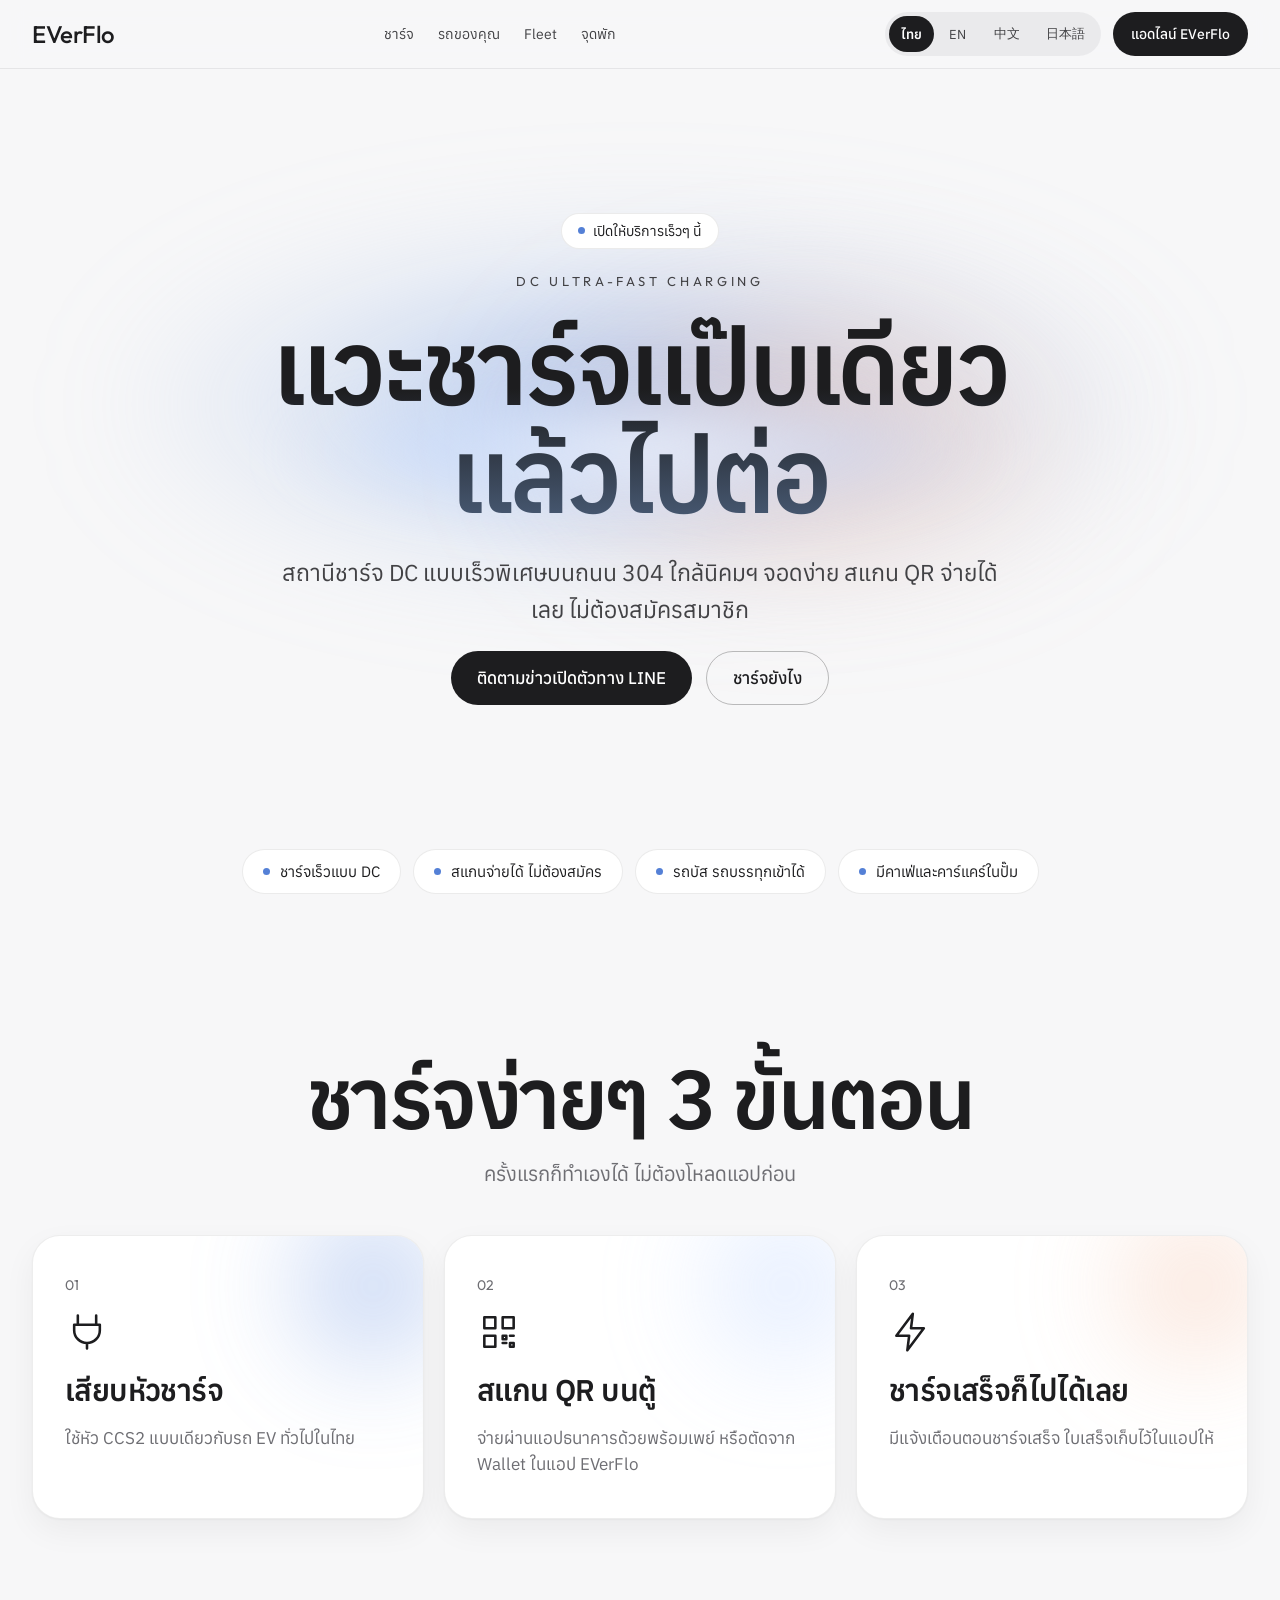
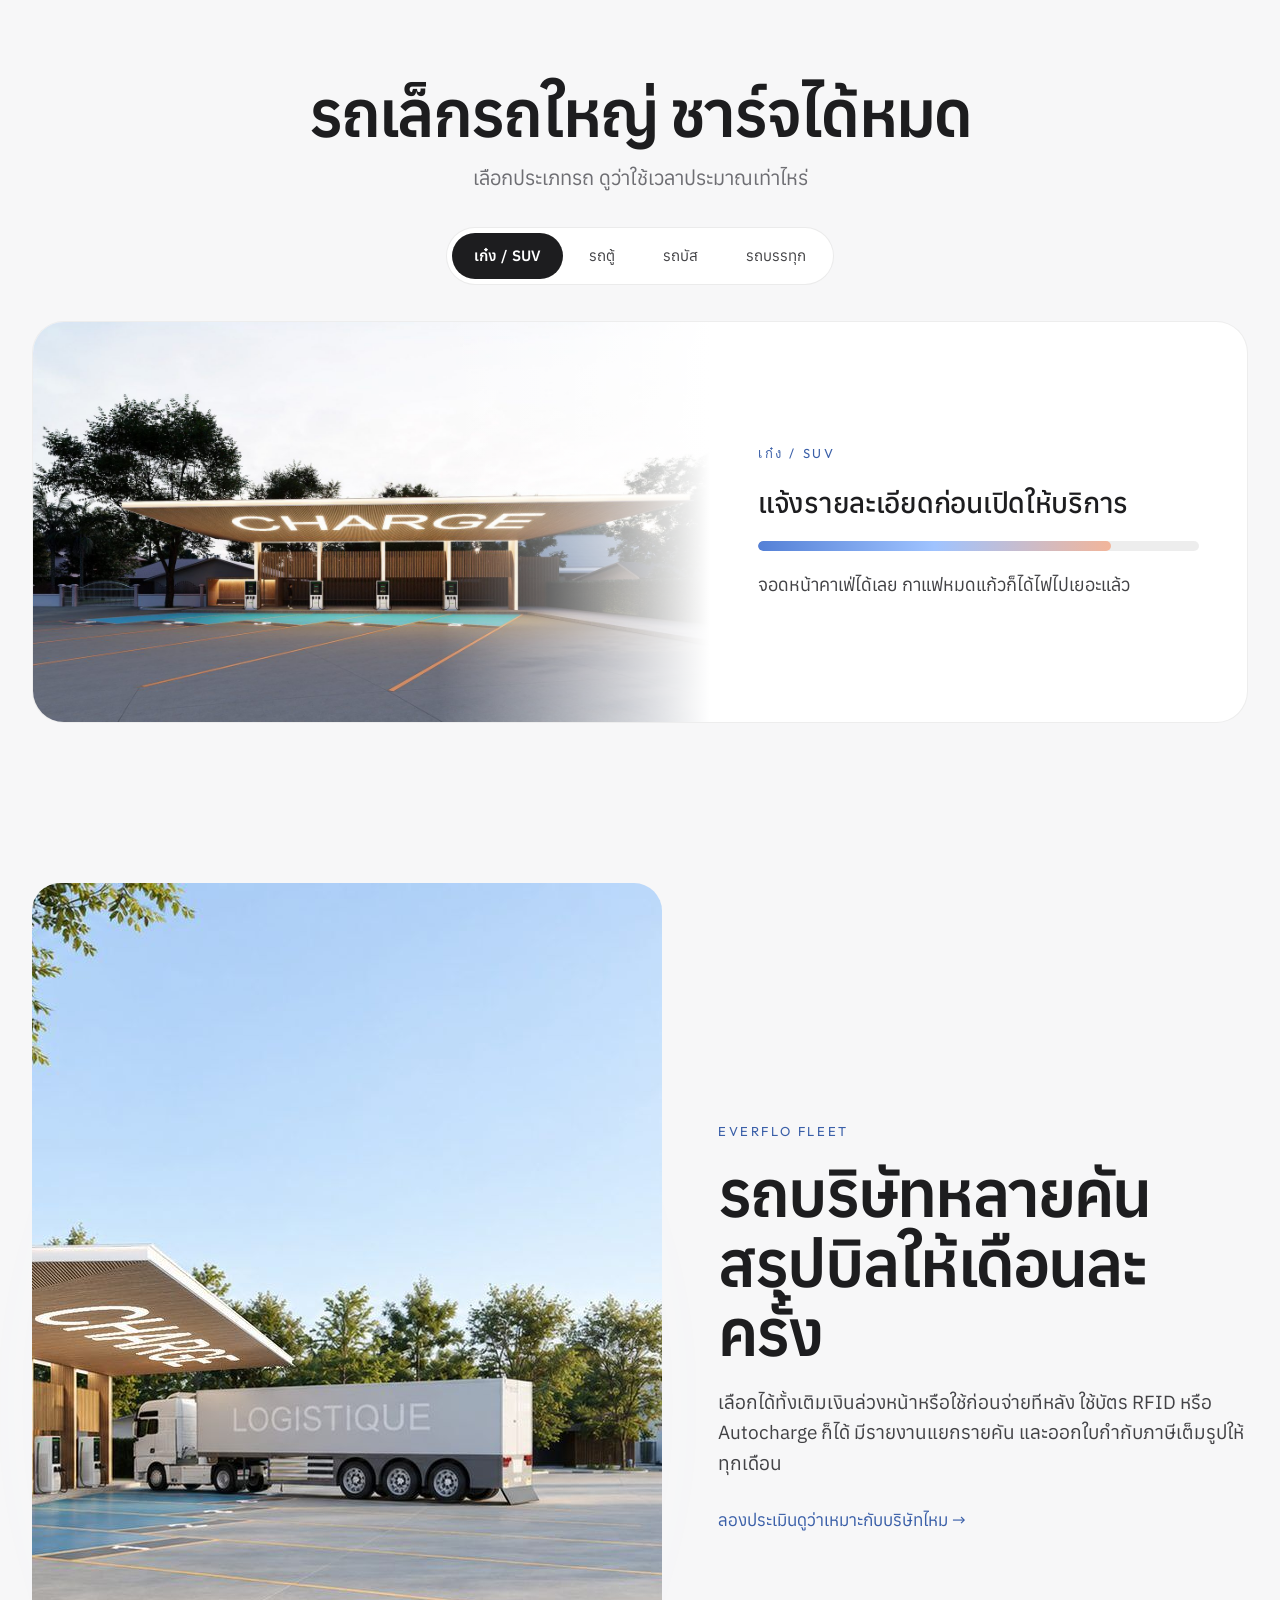
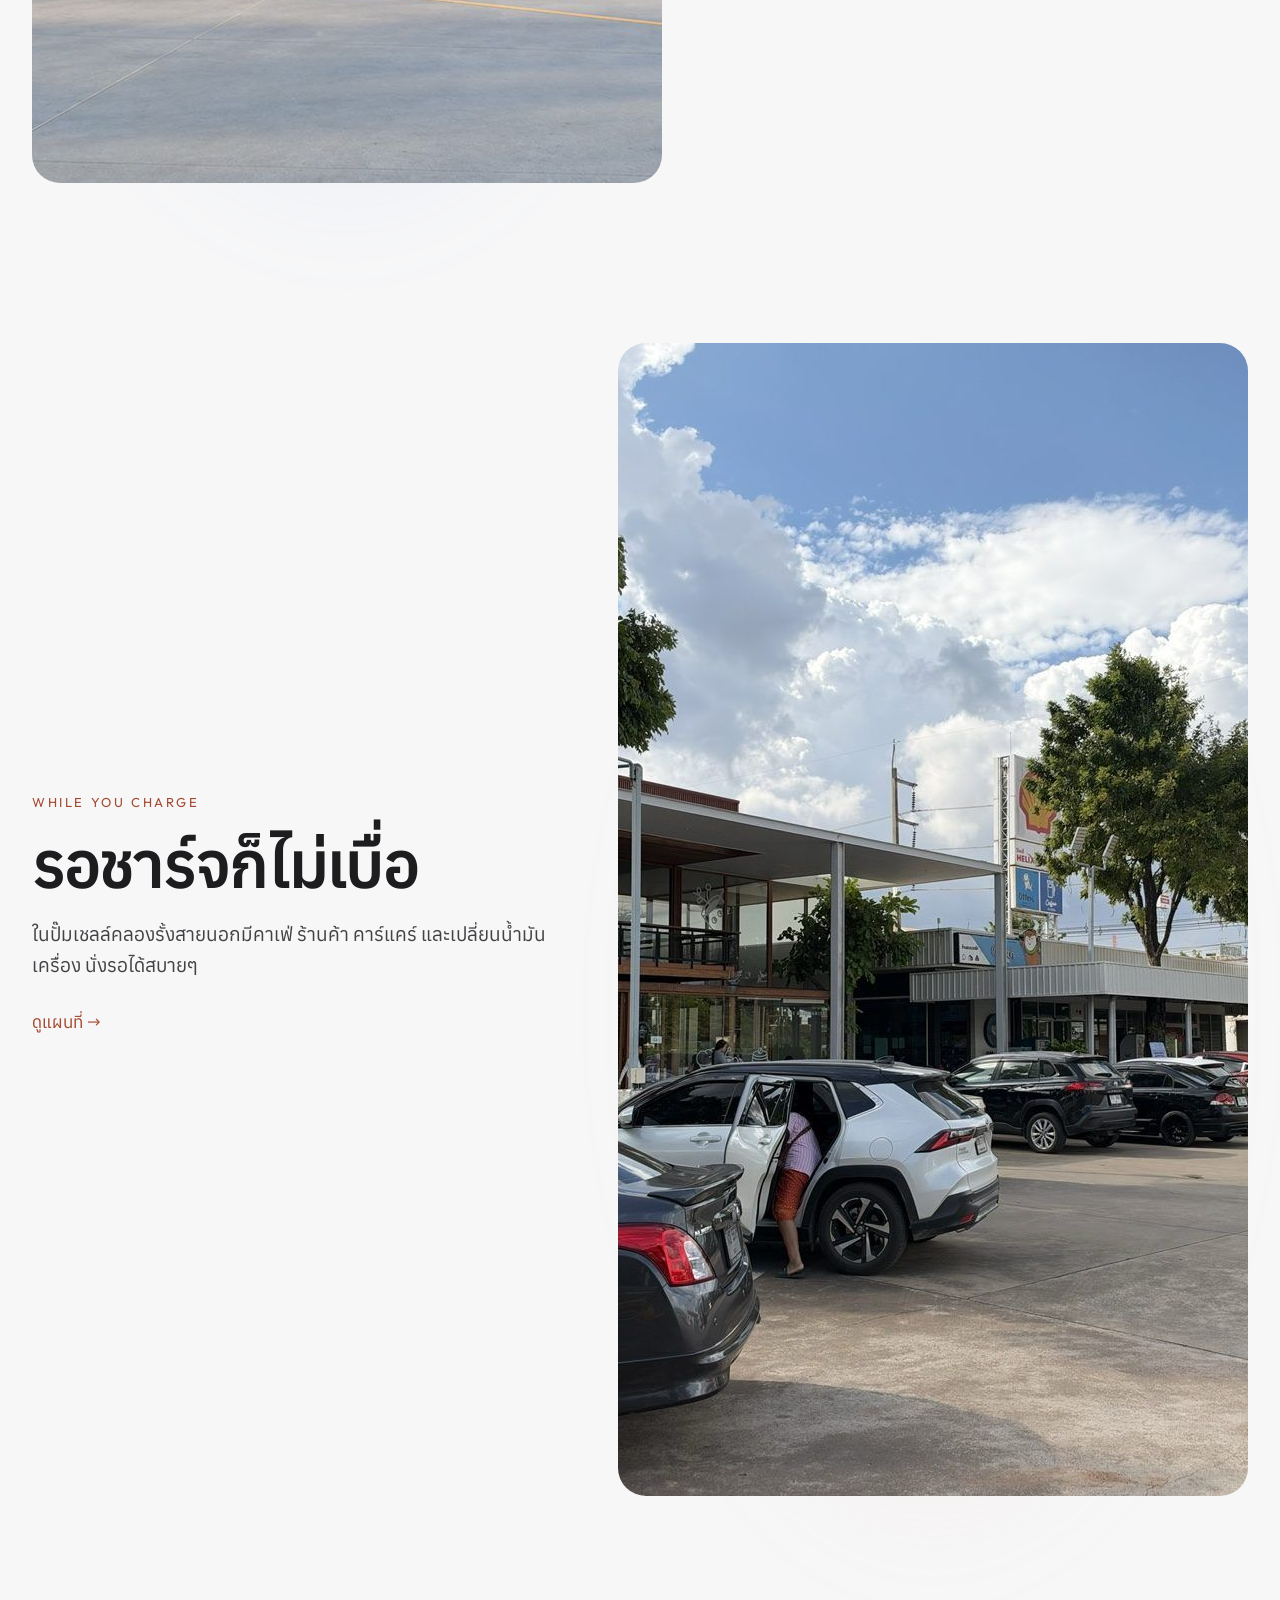
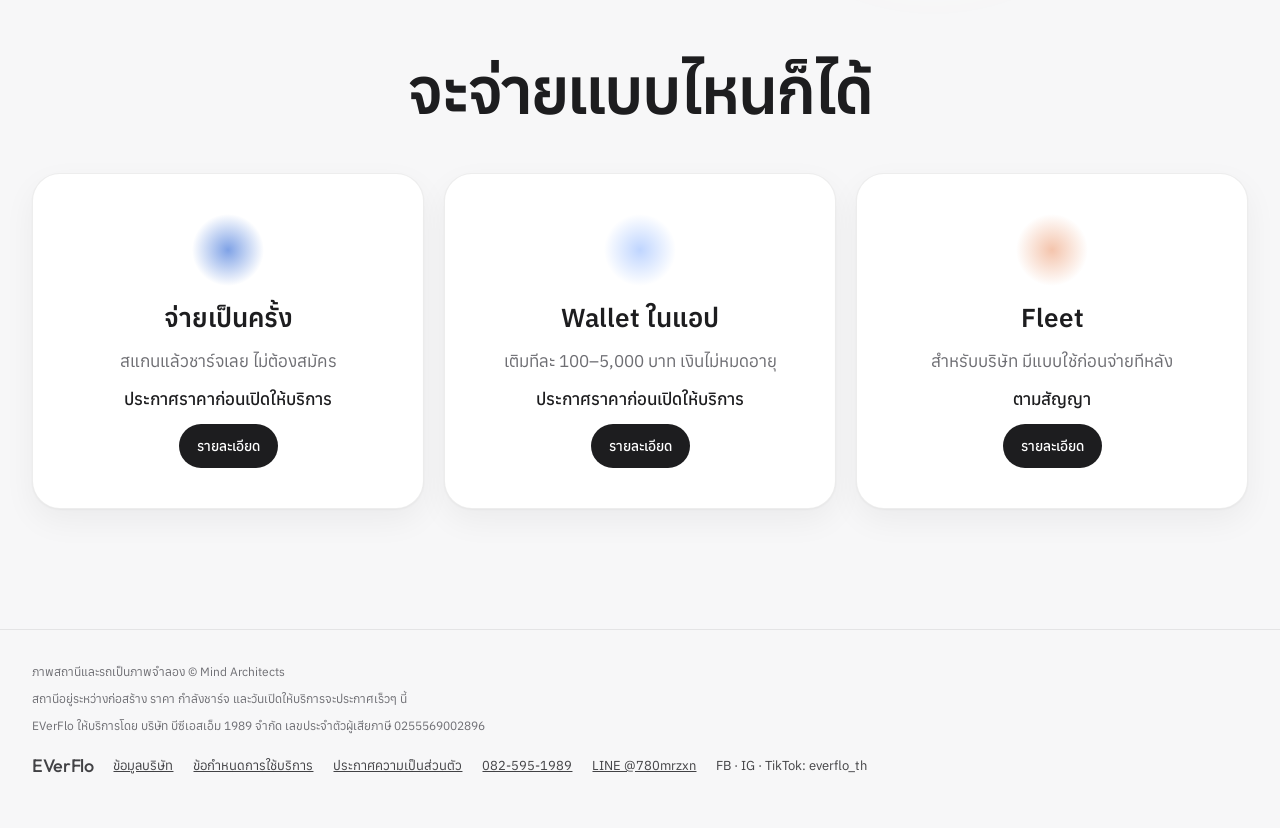
==== index.html @ 8c770c31 "EVerFlo site v1: Flow light theme, TH/EN/ZH/JA, coming-soon content Co-Authored-By: Claude Opus 5.5 " ====
<!doctype html>
<html lang="th">
<head>
<meta charset="utf-8">
<meta name="viewport" content="width=device-width,initial-scale=1">
<title>EVerFlo สถานีชาร์จรถไฟฟ้า DC ถนน 304 ปราจีนบุรี</title>
<meta name="description" content="สถานีชาร์จรถไฟฟ้า DC แบบเร็วพิเศษบนถนน 304 ใกล้นิคมฯ ศรีมหาโพธิ ปราจีนบุรี สแกน QR จ่ายได้ ไม่ต้องสมัคร รองรับรถบัสและรถบรรทุก">
<link rel="canonical" href="https://everflo.app/">
<link rel="alternate" hreflang="th" href="https://everflo.app/"><link rel="alternate" hreflang="en" href="https://everflo.app/en/"><link rel="alternate" hreflang="zh-Hans" href="https://everflo.app/zh/"><link rel="alternate" hreflang="ja" href="https://everflo.app/ja/"><link rel="alternate" hreflang="x-default" href="https://everflo.app/">
<meta property="og:title" content="EVerFlo สถานีชาร์จรถไฟฟ้า DC ถนน 304 ปราจีนบุรี">
<meta property="og:description" content="สถานีชาร์จรถไฟฟ้า DC แบบเร็วพิเศษบนถนน 304 ใกล้นิคมฯ ศรีมหาโพธิ ปราจีนบุรี สแกน QR จ่ายได้ ไม่ต้องสมัคร รองรับรถบัสและรถบรรทุก">
<meta property="og:image" content="https://everflo.app/assets/ev-evening.jpg">
<meta property="og:url" content="https://everflo.app/">
<meta name="theme-color" content="#F7F7F8">
<link rel="icon" href="assets/icon.svg" type="image/svg+xml">
<link rel="preconnect" href="https://fonts.googleapis.com"><link rel="preconnect" href="https://fonts.gstatic.com" crossorigin>
<link href="https://fonts.googleapis.com/css2?family=Outfit:wght@400;500;600&family=Anuphan:wght@400;500;600&display=swap" rel="stylesheet">
<link rel="stylesheet" href="style.css">
<style>body{font-family:'Anuphan','Outfit',system-ui,sans-serif}</style>
</head>
<body>
<a class="skip" href="#main">Skip</a>
<header class="top"><div class="wrap bar">
<a class="logo" href="/">EVerFlo</a>
<nav class="nav" aria-label="Main"><a href="#steps">ชาร์จ</a><a href="#vehicle">รถของคุณ</a><a href="#fleet">Fleet</a><a href="#stop">จุดพัก</a></nav>
<div class="right"><div class="langs" aria-label="Language"><a href="/" class="lang on" lang="th" aria-current="page">ไทย</a><a href="/en/" class="lang" lang="en">EN</a><a href="/zh/" class="lang" lang="zh-Hans">中文</a><a href="/ja/" class="lang" lang="ja">日本語</a></div><a class="btn dark sm" href="https://line.me/R/ti/p/@780mrzxn">แอดไลน์ EVerFlo</a></div>
</div></header>
<main id="main">
<section class="hero" id="top">
<div class="flow" aria-hidden="true"><div class="b a"></div><div class="b b2"></div><div class="b c"></div></div>
<div class="wrap heroin">
<span class="badge"><span class="dot" aria-hidden="true"></span>เปิดให้บริการเร็วๆ นี้</span>
<div class="eyebrow">DC ULTRA-FAST CHARGING</div>
<h1>แวะชาร์จแป๊บเดียว
แล้วไปต่อ</h1>
<p class="lead">สถานีชาร์จ DC แบบเร็วพิเศษบนถนน 304 ใกล้นิคมฯ จอดง่าย สแกน QR จ่ายได้เลย ไม่ต้องสมัครสมาชิก</p>
<div class="ctas"><a class="btn dark" href="https://line.me/R/ti/p/@780mrzxn">ติดตามข่าวเปิดตัวทาง LINE</a><a class="btn line" href="#steps">ชาร์จยังไง</a></div>
</div>
</section>
<ul class="wrap chips"><li><span class="dot" aria-hidden="true"></span>ชาร์จเร็วแบบ DC</li><li><span class="dot" aria-hidden="true"></span>สแกนจ่ายได้ ไม่ต้องสมัคร</li><li><span class="dot" aria-hidden="true"></span>รถบัส รถบรรทุกเข้าได้</li><li><span class="dot" aria-hidden="true"></span>มีคาเฟ่และคาร์แคร์ในปั๊ม</li></ul>
<section id="steps" class="wrap sec center reveal"><h2 class="xl">ชาร์จง่ายๆ 3 ขั้นตอน</h2><p class="sub">ครั้งแรกก็ทำเองได้ ไม่ต้องโหลดแอปก่อน</p><div class="grid3"><div class="card step"><div class="glow" style="background:radial-gradient(closest-side,#7FA2E6,transparent)" aria-hidden="true"></div><span class="num">01</span><svg aria-hidden="true" width="44" height="44" viewBox="0 0 24 24" fill="none" stroke="#1D1D1F" stroke-width="1.4" stroke-linecap="round" stroke-linejoin="round"><path d="M7 3v5M17 3v5M5 8h14v3a7 7 0 0 1-14 0V8zM12 18v3"/></svg><h3>เสียบหัวชาร์จ</h3><p>ใช้หัว CCS2 แบบเดียวกับรถ EV ทั่วไปในไทย</p></div><div class="card step"><div class="glow" style="background:radial-gradient(closest-side,#BFD5FF,transparent)" aria-hidden="true"></div><span class="num">02</span><svg aria-hidden="true" width="44" height="44" viewBox="0 0 24 24" fill="none" stroke="#1D1D1F" stroke-width="1.4" stroke-linecap="round" stroke-linejoin="round"><path d="M4 4h6v6H4zM14 4h6v6h-6zM4 14h6v6H4zM14 14h2v2h-2zM18 18h2v2h-2zM14 18h2M18 14h2"/></svg><h3>สแกน QR บนตู้</h3><p>จ่ายผ่านแอปธนาคารด้วยพร้อมเพย์ หรือตัดจาก Wallet ในแอป EVerFlo</p></div><div class="card step"><div class="glow" style="background:radial-gradient(closest-side,#F4C4AC,transparent)" aria-hidden="true"></div><span class="num">03</span><svg aria-hidden="true" width="44" height="44" viewBox="0 0 24 24" fill="none" stroke="#1D1D1F" stroke-width="1.4" stroke-linecap="round" stroke-linejoin="round"><path d="M13 2L4 14h7l-1 8 9-12h-7l1-8z"/></svg><h3>ชาร์จเสร็จก็ไปได้เลย</h3><p>มีแจ้งเตือนตอนชาร์จเสร็จ ใบเสร็จเก็บไว้ในแอปให้</p></div></div></section>
<section id="vehicle" class="wrap sec reveal">
<div class="center"><h2 class="lg">รถเล็กรถใหญ่ ชาร์จได้หมด</h2><p class="sub">เลือกประเภทรถ ดูว่าใช้เวลาประมาณเท่าไหร่</p></div>
<div class="tabs" role="tablist" aria-label="รถเล็กรถใหญ่ ชาร์จได้หมด"><button type="button" role="tab" id="tab0" aria-controls="panel" aria-selected="true" data-i="0">เก๋ง / SUV</button><button type="button" role="tab" id="tab1" aria-controls="panel" aria-selected="false" data-i="1">รถตู้</button><button type="button" role="tab" id="tab2" aria-controls="panel" aria-selected="false" data-i="2">รถบัส</button><button type="button" role="tab" id="tab3" aria-controls="panel" aria-selected="false" data-i="3">รถบรรทุก</button></div>
<div class="panel" id="panel" role="tabpanel" aria-labelledby="tab0">
<div class="pimg"><img id="vimg" src="assets/ev-evening.jpg" alt="เก๋ง / SUV" width="1600" height="900" loading="lazy"></div>
<div class="ptext"><div class="kicker" id="vname">เก๋ง / SUV</div><div class="ptime">แจ้งรายละเอียดก่อนเปิดให้บริการ</div><div class="track" aria-hidden="true"><div class="fill"></div></div><p id="vdesc">จอดหน้าคาเฟ่ได้เลย กาแฟหมดแก้วก็ได้ไฟไปเยอะแล้ว</p></div>
</div>
</section>
<section id="fleet" class="wrap sec row reveal">
<figure class="media"><div class="halo blue" aria-hidden="true"></div><img src="assets/ev-truck.jpg" alt="EVerFlo Fleet" width="1600" height="900" loading="lazy"></figure>
<div class="copy"><div class="kicker">EVERFLO FLEET</div><h2 class="lg">รถบริษัทหลายคัน
สรุปบิลให้เดือนละครั้ง</h2><p>เลือกได้ทั้งเติมเงินล่วงหน้าหรือใช้ก่อนจ่ายทีหลัง ใช้บัตร RFID หรือ Autocharge ก็ได้ มีรายงานแยกรายคัน และออกใบกำกับภาษีเต็มรูปให้ทุกเดือน</p><a class="more" href="https://bcsm1989.com/fleet/">ลองประเมินดูว่าเหมาะกับบริษัทไหม →</a></div>
</section>
<section id="stop" class="wrap sec row rev reveal">
<div class="copy"><div class="kicker peach">WHILE YOU CHARGE</div><h2 class="lg">รอชาร์จก็ไม่เบื่อ</h2><p>ในปั๊มเชลล์คลองรั้งสายนอกมีคาเฟ่ ร้านค้า คาร์แคร์ และเปลี่ยนน้ำมันเครื่อง นั่งรอได้สบายๆ</p><a class="more peach" href="https://bcsm1989.com/location/">ดูแผนที่ →</a></div>
<figure class="media"><div class="halo peach" aria-hidden="true"></div><img src="assets/cafe-and-shops.jpg" alt="Cafe" width="1536" height="1153" loading="lazy"></figure>
</section>
<section id="cards" class="wrap sec reveal"><h2 class="lg center">จะจ่ายแบบไหนก็ได้</h2><div class="grid3"><div class="card pay"><div class="orb" style="background:radial-gradient(closest-side,#7FA2E6,transparent)" aria-hidden="true"></div><h3>จ่ายเป็นครั้ง</h3><p>สแกนแล้วชาร์จเลย ไม่ต้องสมัคร</p><div class="price">ประกาศราคาก่อนเปิดให้บริการ</div><a class="btn dark sm" href="#steps">รายละเอียด</a></div><div class="card pay"><div class="orb" style="background:radial-gradient(closest-side,#BFD5FF,transparent)" aria-hidden="true"></div><h3>Wallet ในแอป</h3><p>เติมทีละ 100–5,000 บาท เงินไม่หมดอายุ</p><div class="price">ประกาศราคาก่อนเปิดให้บริการ</div><a class="btn dark sm" href="#steps">รายละเอียด</a></div><div class="card pay"><div class="orb" style="background:radial-gradient(closest-side,#F4C4AC,transparent)" aria-hidden="true"></div><h3>Fleet</h3><p>สำหรับบริษัท มีแบบใช้ก่อนจ่ายทีหลัง</p><div class="price">ตามสัญญา</div><a class="btn dark sm" href="https://bcsm1989.com/fleet/">รายละเอียด</a></div></div></section>
</main>
<footer class="foot"><div class="wrap">
<p>ภาพสถานีและรถเป็นภาพจำลอง © Mind Architects</p><p>สถานีอยู่ระหว่างก่อสร้าง ราคา กำลังชาร์จ และวันเปิดให้บริการจะประกาศเร็วๆ นี้</p><p>EVerFlo ให้บริการโดย บริษัท บีซีเอสเอ็ม 1989 จำกัด เลขประจำตัวผู้เสียภาษี 0255569002896</p>
<div class="flinks"><span class="logo sm">EVerFlo</span><a href="https://bcsm1989.com/about/">ข้อมูลบริษัท</a><a href="https://bcsm1989.com/terms/">ข้อกำหนดการใช้บริการ</a><a href="https://bcsm1989.com/privacy/">ประกาศความเป็นส่วนตัว</a><a href="tel:0825951989">082-595-1989</a><a href="https://line.me/R/ti/p/@780mrzxn">LINE @780mrzxn</a><span>FB · IG · TikTok: everflo_th</span></div>
</div></footer>
<script>
(function(){var D=[{"name": "เก๋ง / SUV", "desc": "จอดหน้าคาเฟ่ได้เลย กาแฟหมดแก้วก็ได้ไฟไปเยอะแล้ว", "img": "assets/ev-evening.jpg"}, {"name": "รถตู้", "desc": "เหมาะกับรถรับส่งที่วิ่งทั้งวัน แวะเติมไฟสั้นๆ ระหว่างรอบได้", "img": "assets/ev-evening.jpg"}, {"name": "รถบัส", "desc": "ช่องจอดยาว รถบัสรับส่งพนักงานเข้าออกสะดวก", "img": "assets/ev-truck.jpg"}, {"name": "รถบรรทุก", "desc": "ช่องจอดกว้างพอสำหรับรถหัวลากและรถพ่วง", "img": "assets/ev-truck.jpg"}];var tabs=document.querySelectorAll('[role=tab]');var img=document.getElementById('vimg'),nm=document.getElementById('vname'),ds=document.getElementById('vdesc'),pn=document.getElementById('panel');
function sel(i,focus){tabs.forEach(function(b,j){b.setAttribute('aria-selected',j===i?'true':'false');b.tabIndex=j===i?0:-1;});var d=D[i];img.src=d.img;img.alt=d.name;nm.textContent=d.name;ds.textContent=d.desc;pn.setAttribute('aria-labelledby','tab'+i);if(focus)tabs[i].focus();}
tabs.forEach(function(b,i){b.addEventListener('click',function(){sel(i)});b.addEventListener('keydown',function(ev){if(ev.key==='ArrowRight')sel((i+1)%tabs.length,1);if(ev.key==='ArrowLeft')sel((i+tabs.length-1)%tabs.length,1);});});sel(0);})();
</script>
</body>
</html>
---- style.css ----
*{box-sizing:border-box}
html{scroll-behavior:smooth}
body{margin:0;background:#F7F7F8;color:#1D1D1F;-webkit-font-smoothing:antialiased;overflow-x:hidden}
a{color:#1D1D1F}
img{max-width:100%;display:block}
.skip{position:absolute;left:-999px;top:8px;background:#1D1D1F;color:#fff;padding:8px 12px;border-radius:8px;z-index:10}
.skip:focus{left:8px}
:focus-visible{outline:2px solid #3A5FA8;outline-offset:3px;border-radius:6px}
.wrap{max-width:1280px;margin:0 auto;padding:0 32px}
.top{position:sticky;top:0;z-index:5;background:rgba(247,247,248,.86);backdrop-filter:saturate(1.6) blur(14px);-webkit-backdrop-filter:saturate(1.6) blur(14px);border-bottom:1px solid rgba(0,0,0,.07)}
.bar{display:flex;flex-wrap:wrap;align-items:center;justify-content:space-between;gap:14px;padding-top:12px;padding-bottom:12px}
.logo{font-family:'Outfit',sans-serif;font-size:24px;font-weight:500;letter-spacing:-.02em;text-decoration:none}
.logo.sm{font-size:18px}
.nav{display:flex;flex-wrap:wrap;gap:24px;font-size:14px}
.nav a{text-decoration:none;color:#424245}
.nav a:hover{color:#1D1D1F}
.right{display:flex;flex-wrap:wrap;align-items:center;gap:12px}
.langs{display:flex;gap:2px;background:rgba(0,0,0,.05);border-radius:999px;padding:4px}
.lang{font-size:13px;text-decoration:none;color:#424245;border-radius:999px;padding:8px 12px;min-height:36px;min-width:44px;display:inline-flex;align-items:center;justify-content:center}
.lang.on{background:#1D1D1F;color:#fff;font-weight:600}
.btn{font-size:17px;font-weight:500;text-decoration:none;border-radius:999px;padding:15px 26px;min-height:52px;display:inline-flex;align-items:center;justify-content:center;transition:transform .15s ease,background .15s ease}
.btn:hover{transform:translateY(-1px)}
.btn.sm{font-size:14px;padding:10px 18px;min-height:44px}
.btn.dark{background:#1D1D1F;color:#fff}
.btn.dark:hover{background:#000}
.btn.line{border:1px solid rgba(0,0,0,.25);color:#1D1D1F}
.hero{position:relative;min-height:780px;display:flex;align-items:center;overflow:hidden}
.flow{position:absolute;inset:0;pointer-events:none}
.flow .b{position:absolute;border-radius:50%}
.flow .a{left:8%;top:20%;width:84%;height:46%;background:radial-gradient(closest-side,rgba(120,160,232,.7),rgba(150,180,230,.3) 55%,rgba(247,247,248,0));filter:blur(60px);animation:dA 14s ease-in-out infinite}
.flow .b2{left:40%;top:30%;width:46%;height:34%;background:radial-gradient(closest-side,rgba(246,196,172,.8),rgba(242,181,154,.28) 60%,rgba(247,247,248,0));filter:blur(70px);animation:dB 18s ease-in-out infinite}
.flow .c{left:22%;top:42%;width:56%;height:14%;background:radial-gradient(closest-side,#fff,rgba(200,220,255,.6) 60%,rgba(247,247,248,0));filter:blur(30px);animation:dC 22s ease-in-out infinite}
@keyframes dA{0%,100%{transform:translate(-8%,4%) rotate(-12deg)}50%{transform:translate(6%,-6%) rotate(8deg) scale(1.12)}}
@keyframes dB{0%,100%{transform:translate(10%,-4%) scale(1.05)}50%{transform:translate(-6%,8%) scale(.92)}}
@keyframes dC{0%,100%{transform:none}50%{transform:translate(-10%,-6%) rotate(-18deg)}}
.heroin{position:relative;z-index:1;text-align:center;display:flex;flex-direction:column;align-items:center;gap:24px;padding-top:100px;padding-bottom:100px}
.badge{display:inline-flex;align-items:center;gap:8px;font-size:14px;background:#fff;border:1px solid rgba(0,0,0,.08);border-radius:999px;padding:8px 16px}
.dot{width:7px;height:7px;border-radius:50%;background:#5480D6;display:inline-block;animation:pulse 2.6s ease-in-out infinite}
@keyframes pulse{0%,100%{opacity:.5}50%{opacity:1}}
.eyebrow{font-family:'Outfit',sans-serif;font-size:13px;letter-spacing:.28em;color:#424245}
h1{margin:0;font-size:clamp(46px,8vw,112px);line-height:1.06;font-weight:600;letter-spacing:-.03em;white-space:pre-line;background:linear-gradient(180deg,#1D1D1F 35%,#4A5D78);-webkit-background-clip:text;background-clip:text;color:transparent}
.lead{margin:0;font-size:clamp(18px,1.8vw,23px);line-height:1.6;color:#424245;max-width:720px}
.ctas{display:flex;flex-wrap:wrap;gap:14px;justify-content:center}
.chips{list-style:none;margin:0 auto;padding-bottom:40px;display:flex;flex-wrap:wrap;justify-content:center;gap:12px}
.chips li{font-size:15px;background:#fff;border:1px solid rgba(0,0,0,.08);border-radius:999px;padding:12px 20px;display:inline-flex;align-items:center;gap:10px}
.sec{padding-top:120px;padding-bottom:40px}
.center{text-align:center}
h2{margin:0;font-weight:600;letter-spacing:-.03em;line-height:1.08;white-space:pre-line}
h2.xl{font-size:clamp(42px,6.5vw,88px)}
h2.lg{font-size:clamp(36px,5vw,64px)}
.sub{margin:16px 0 0;font-size:20px;color:#6E6E73}
.grid3{display:grid;grid-template-columns:repeat(auto-fit,minmax(270px,1fr));gap:20px;margin-top:48px}
.card{position:relative;overflow:hidden;border-radius:28px;background:#fff;border:1px solid rgba(0,0,0,.07);box-shadow:0 1px 2px rgba(0,0,0,.04),0 12px 32px rgba(0,0,0,.05)}
.step{padding:40px 32px;display:flex;flex-direction:column;gap:16px;text-align:left;min-height:280px}
.step .glow{position:absolute;right:-60px;top:-60px;width:220px;height:220px;border-radius:50%;filter:blur(50px);opacity:.6}
.step>*{position:relative}
.num{font-family:'Outfit',sans-serif;font-size:14px;color:#6E6E73}
.step h3{margin:0;font-size:30px;font-weight:600;letter-spacing:-.02em}
.step p,.pay p{margin:0;font-size:17px;line-height:1.55;color:#6E6E73}
.tabs{display:flex;flex-wrap:wrap;justify-content:center;gap:4px;background:#fff;border:1px solid rgba(0,0,0,.08);border-radius:999px;padding:5px;width:fit-content;margin:36px auto}
.tabs button{font:inherit;font-size:15px;border:0;border-radius:999px;padding:12px 22px;min-height:46px;cursor:pointer;background:transparent;color:#424245}
.tabs button[aria-selected=true]{background:#1D1D1F;color:#fff;font-weight:600}
.panel{display:flex;flex-wrap:wrap;border-radius:32px;overflow:hidden;background:#fff;border:1px solid rgba(0,0,0,.07)}
.pimg{flex:1 1 520px;min-height:400px;position:relative}
.pimg img{position:absolute;inset:0;width:100%;height:100%;object-fit:cover}
.pimg:after{content:"";position:absolute;inset:0;background:linear-gradient(90deg,rgba(255,255,255,0) 60%,#fff)}
.ptext{flex:1 1 380px;padding:56px 48px;display:flex;flex-direction:column;justify-content:center;gap:20px}
.kicker{font-family:'Outfit',sans-serif;font-size:13px;letter-spacing:.2em;color:#3A5FA8;text-transform:uppercase}
.kicker.peach,.more.peach{color:#A4492F}
.ptime{font-size:28px;font-weight:500;letter-spacing:-.01em}
.track{height:10px;border-radius:999px;background:rgba(0,0,0,.07);overflow:hidden}
.fill{height:100%;width:80%;border-radius:999px;background:linear-gradient(90deg,#5480D6,#9FC3FF,#F2B59A);animation:fill 4s ease-out infinite alternate}
@keyframes fill{from{width:12%}to{width:80%}}
.ptext p{margin:0;font-size:18px;line-height:1.6;color:#424245}
.row{display:flex;flex-wrap:wrap;gap:56px;align-items:center}
.row.rev{flex-wrap:wrap-reverse}
.media{flex:1 1 520px;margin:0;position:relative}
.media img{position:relative;width:100%;aspect-ratio:4/3;object-fit:cover;border-radius:28px}
.halo{position:absolute;inset:10% 5% -6%;filter:blur(50px)}
.halo.blue{background:radial-gradient(closest-side,rgba(120,160,232,.35),transparent)}
.halo.peach{background:radial-gradient(closest-side,rgba(242,181,154,.4),transparent)}
.copy{flex:1 1 420px;display:flex;flex-direction:column;gap:20px}
.copy p{margin:0;font-size:19px;line-height:1.6;color:#424245}
.more{font-size:17px;text-decoration:none;color:#3A5FA8;min-height:44px;display:inline-flex;align-items:center}
.pay{padding:40px 32px;display:flex;flex-direction:column;gap:14px;align-items:center;text-align:center}
.orb{width:72px;height:72px;border-radius:50%}
.pay h3{margin:0;font-size:26px;font-weight:600}
.price{font-size:17px;font-weight:500}
#cards{padding-bottom:120px}
.foot{border-top:1px solid rgba(0,0,0,.08);padding:32px 0 48px;font-size:12px;line-height:1.6;color:#6E6E73}
.foot p{margin:0 0 8px}
.flinks{display:flex;flex-wrap:wrap;gap:20px;align-items:center;margin-top:16px;font-size:13px;color:#424245}
.flinks a{color:#424245}
@supports (animation-timeline:view()){@keyframes rv{from{opacity:0;transform:translateY(48px)}to{opacity:1;transform:none}}.reveal{animation:rv linear both;animation-timeline:view();animation-range:entry 0% cover 30%}}
@media (max-width:720px){.wrap{padding:0 20px}.nav{display:none}.hero{min-height:640px}.ptext{padding:32px 24px}.sec{padding-top:88px}}
@media (prefers-reduced-motion:reduce){*{animation:none!important;scroll-behavior:auto}}
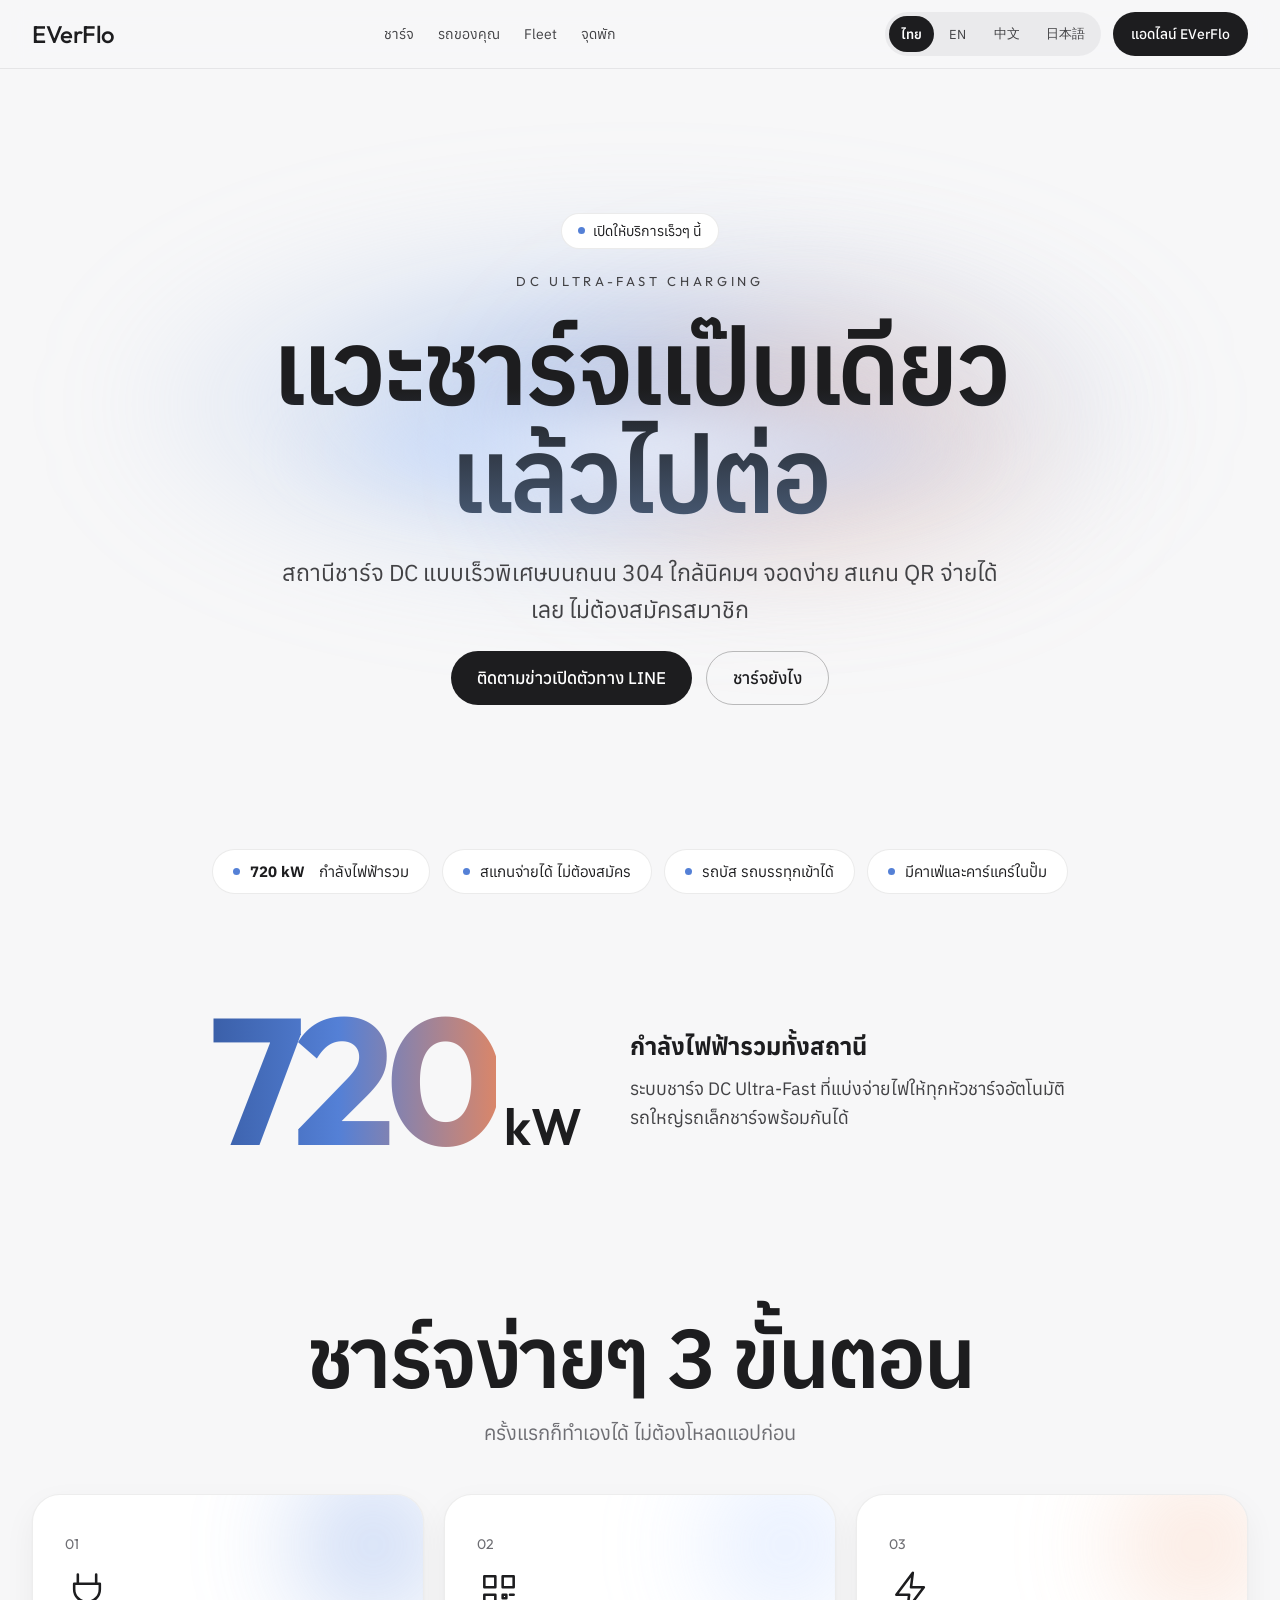
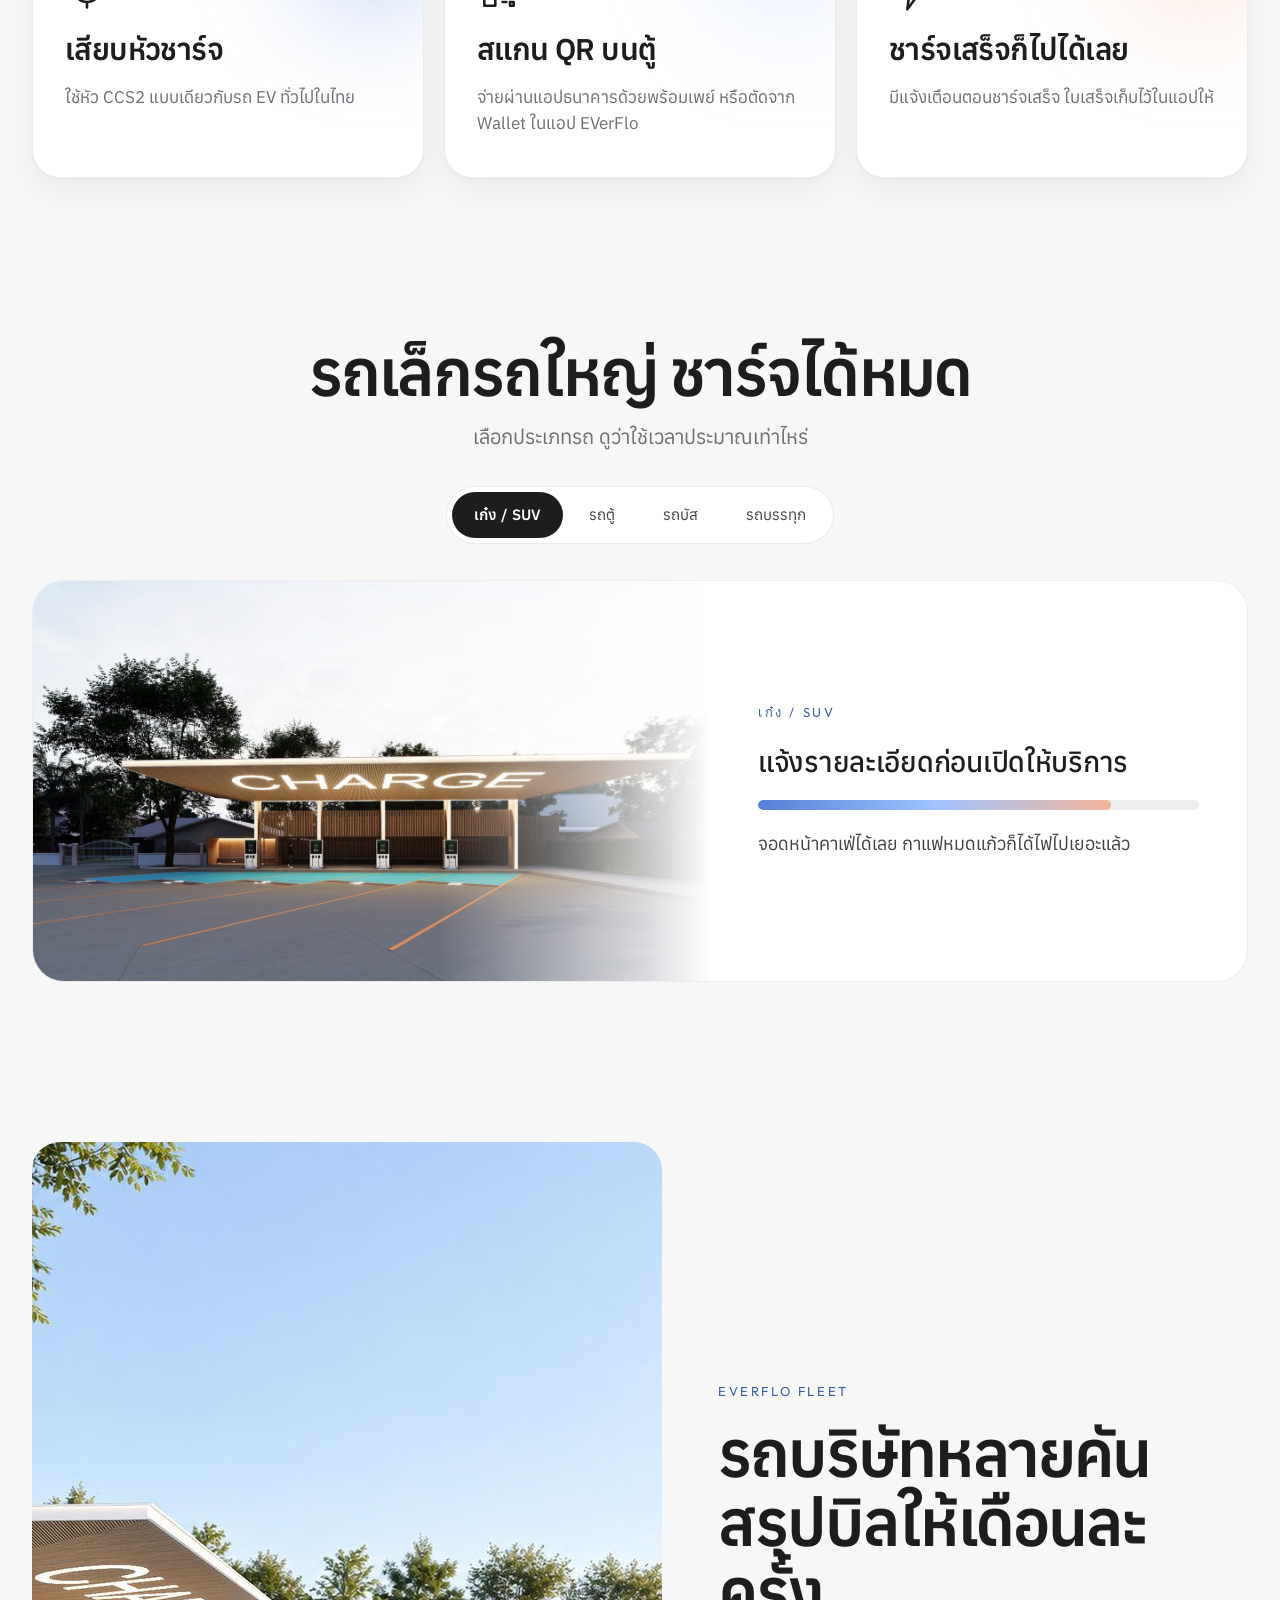
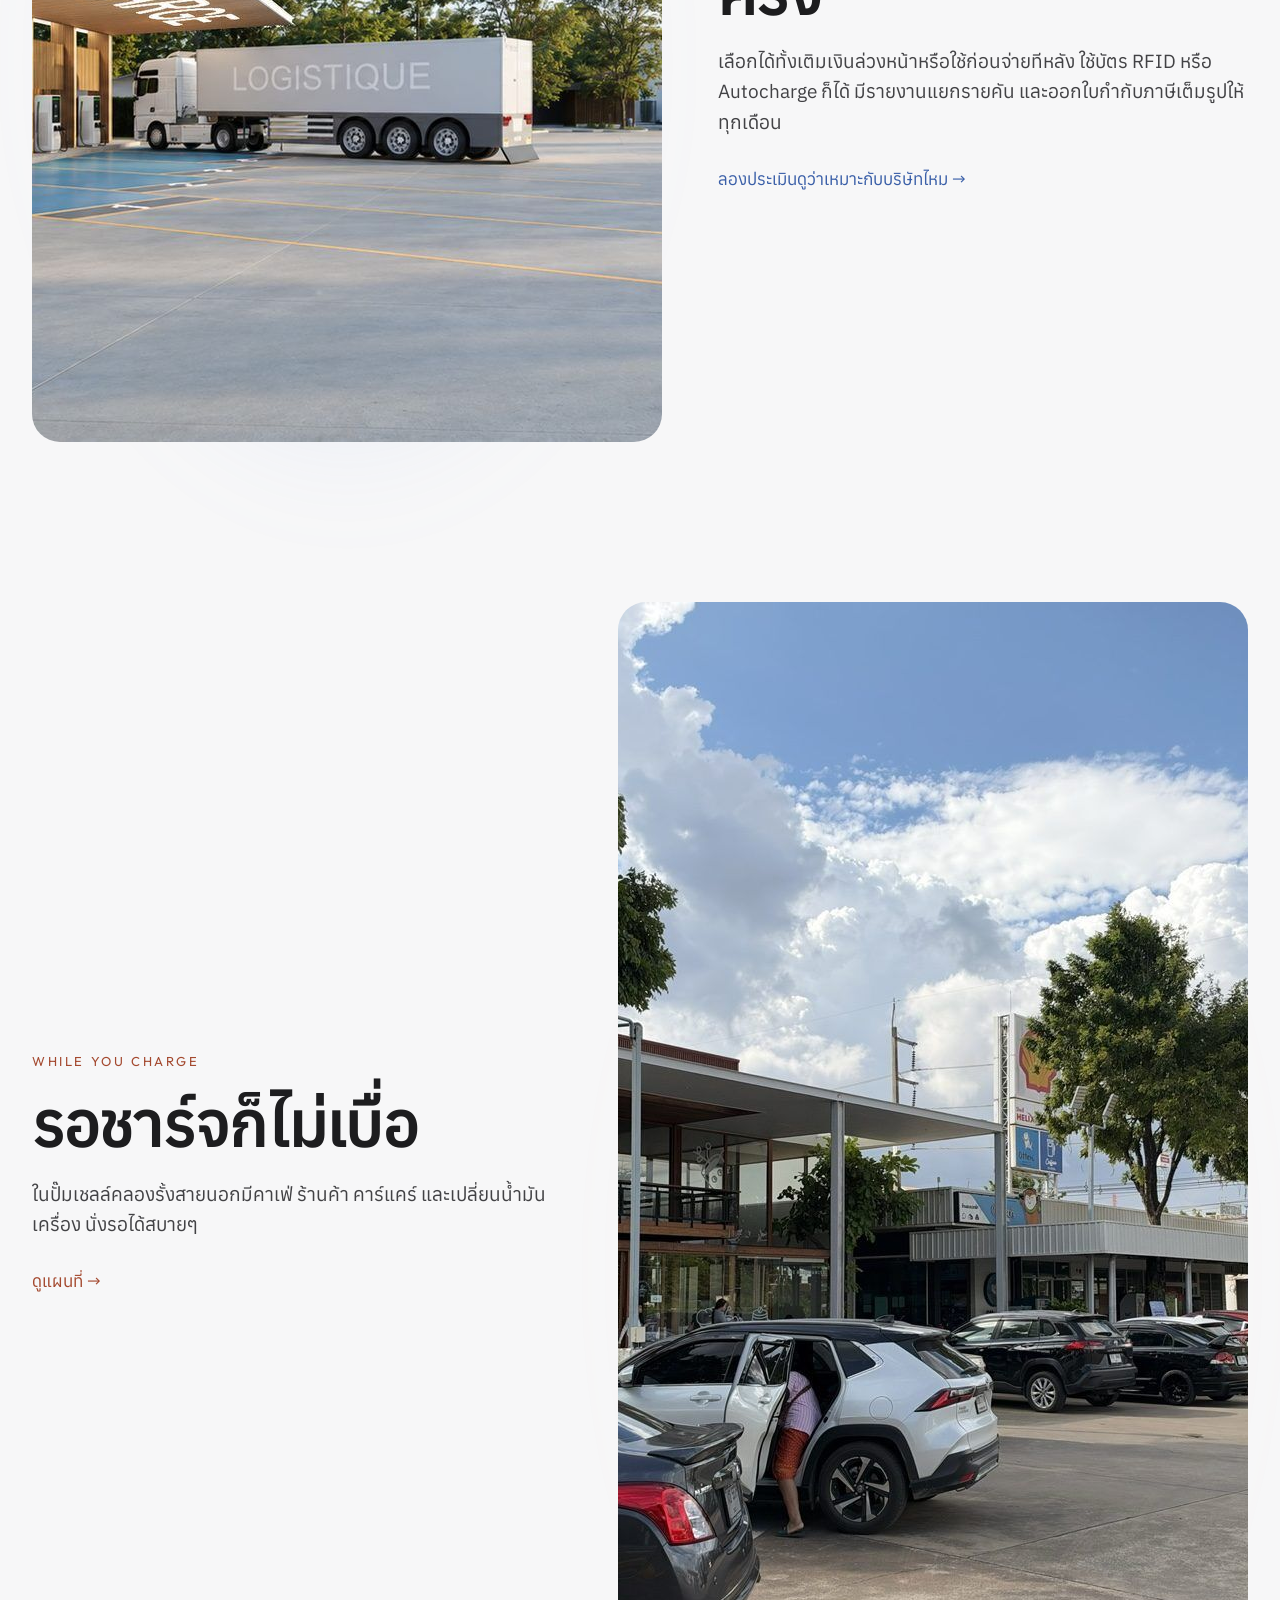
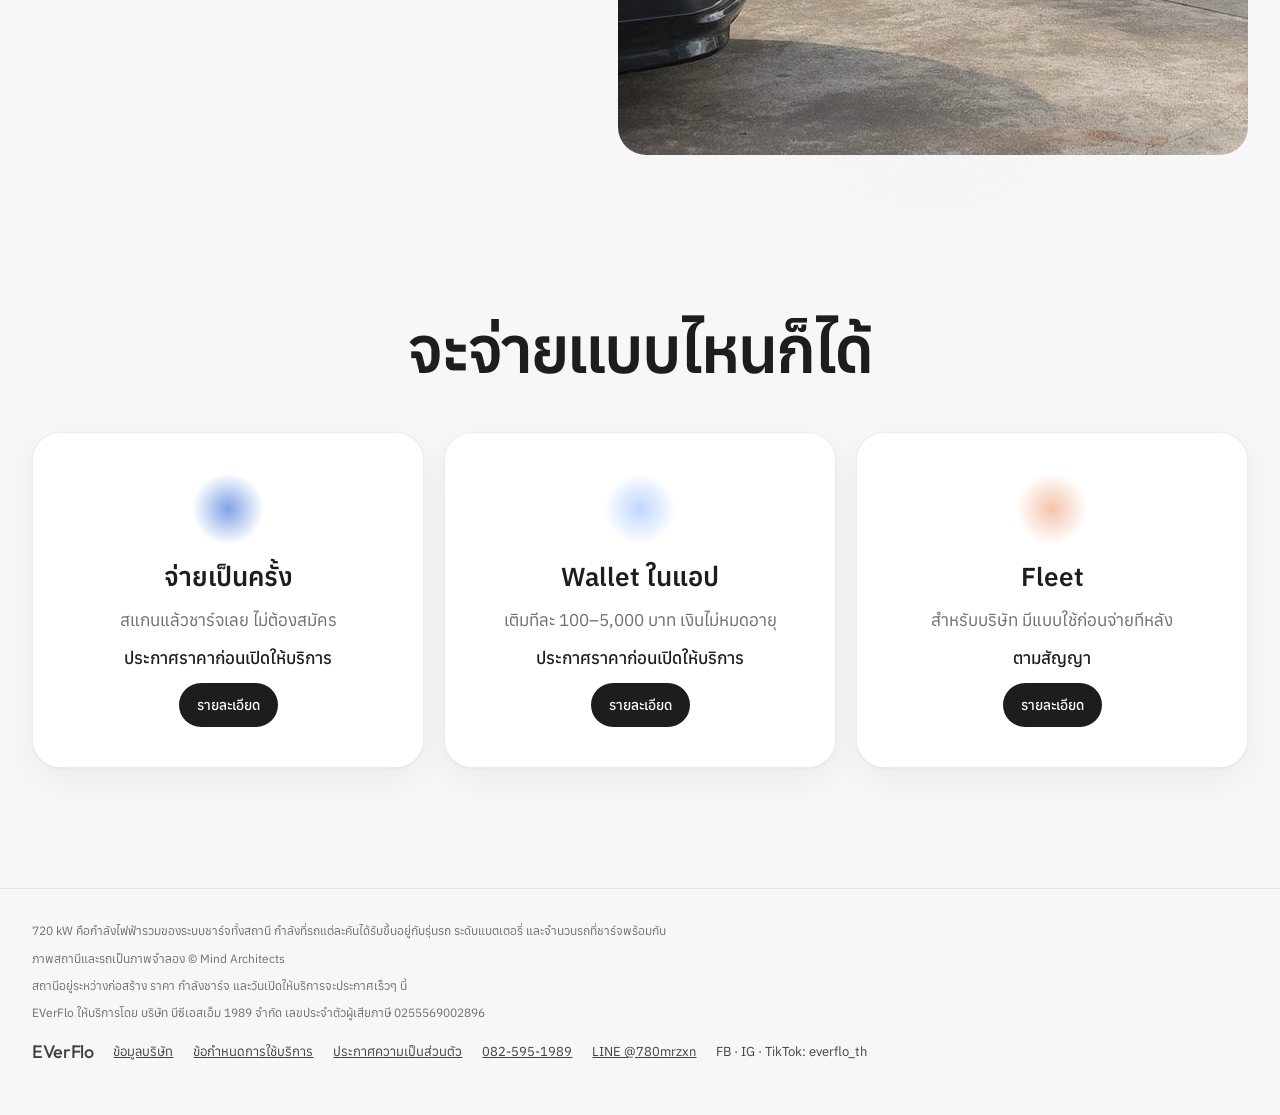
==== commit 11f9abf3: "Add 720 kW total power highlight with footnote Co-Authored-By: Claude Opus 5.5 <noreply@anthropic.co" ====
--- a/index.html
+++ b/index.html
@@ -37,7 +37,8 @@
 <div class="ctas"><a class="btn dark" href="https://line.me/R/ti/p/@780mrzxn">ติดตามข่าวเปิดตัวทาง LINE</a><a class="btn line" href="#steps">ชาร์จยังไง</a></div>
 </div>
 </section>
-<ul class="wrap chips"><li><span class="dot" aria-hidden="true"></span>ชาร์จเร็วแบบ DC</li><li><span class="dot" aria-hidden="true"></span>สแกนจ่ายได้ ไม่ต้องสมัคร</li><li><span class="dot" aria-hidden="true"></span>รถบัส รถบรรทุกเข้าได้</li><li><span class="dot" aria-hidden="true"></span>มีคาเฟ่และคาร์แคร์ในปั๊ม</li></ul>
+<ul class="wrap chips"><li><span class="dot" aria-hidden="true"></span><strong>720 kW</strong>&nbsp;กำลังไฟฟ้ารวม</li><li><span class="dot" aria-hidden="true"></span>สแกนจ่ายได้ ไม่ต้องสมัคร</li><li><span class="dot" aria-hidden="true"></span>รถบัส รถบรรทุกเข้าได้</li><li><span class="dot" aria-hidden="true"></span>มีคาเฟ่และคาร์แคร์ในปั๊ม</li></ul>
+<section class="wrap power reveal" aria-label="720 kW"><div class="pbig"><strong>720</strong><span>kW</span></div><div class="ptxt"><p class="plabel"><strong>กำลังไฟฟ้ารวมทั้งสถานี</strong></p><p>ระบบชาร์จ DC Ultra-Fast ที่แบ่งจ่ายไฟให้ทุกหัวชาร์จอัตโนมัติ รถใหญ่รถเล็กชาร์จพร้อมกันได้</p></div></section>
 <section id="steps" class="wrap sec center reveal"><h2 class="xl">ชาร์จง่ายๆ 3 ขั้นตอน</h2><p class="sub">ครั้งแรกก็ทำเองได้ ไม่ต้องโหลดแอปก่อน</p><div class="grid3"><div class="card step"><div class="glow" style="background:radial-gradient(closest-side,#7FA2E6,transparent)" aria-hidden="true"></div><span class="num">01</span><svg aria-hidden="true" width="44" height="44" viewBox="0 0 24 24" fill="none" stroke="#1D1D1F" stroke-width="1.4" stroke-linecap="round" stroke-linejoin="round"><path d="M7 3v5M17 3v5M5 8h14v3a7 7 0 0 1-14 0V8zM12 18v3"/></svg><h3>เสียบหัวชาร์จ</h3><p>ใช้หัว CCS2 แบบเดียวกับรถ EV ทั่วไปในไทย</p></div><div class="card step"><div class="glow" style="background:radial-gradient(closest-side,#BFD5FF,transparent)" aria-hidden="true"></div><span class="num">02</span><svg aria-hidden="true" width="44" height="44" viewBox="0 0 24 24" fill="none" stroke="#1D1D1F" stroke-width="1.4" stroke-linecap="round" stroke-linejoin="round"><path d="M4 4h6v6H4zM14 4h6v6h-6zM4 14h6v6H4zM14 14h2v2h-2zM18 18h2v2h-2zM14 18h2M18 14h2"/></svg><h3>สแกน QR บนตู้</h3><p>จ่ายผ่านแอปธนาคารด้วยพร้อมเพย์ หรือตัดจาก Wallet ในแอป EVerFlo</p></div><div class="card step"><div class="glow" style="background:radial-gradient(closest-side,#F4C4AC,transparent)" aria-hidden="true"></div><span class="num">03</span><svg aria-hidden="true" width="44" height="44" viewBox="0 0 24 24" fill="none" stroke="#1D1D1F" stroke-width="1.4" stroke-linecap="round" stroke-linejoin="round"><path d="M13 2L4 14h7l-1 8 9-12h-7l1-8z"/></svg><h3>ชาร์จเสร็จก็ไปได้เลย</h3><p>มีแจ้งเตือนตอนชาร์จเสร็จ ใบเสร็จเก็บไว้ในแอปให้</p></div></div></section>
 <section id="vehicle" class="wrap sec reveal">
 <div class="center"><h2 class="lg">รถเล็กรถใหญ่ ชาร์จได้หมด</h2><p class="sub">เลือกประเภทรถ ดูว่าใช้เวลาประมาณเท่าไหร่</p></div>
@@ -59,7 +60,7 @@
 <section id="cards" class="wrap sec reveal"><h2 class="lg center">จะจ่ายแบบไหนก็ได้</h2><div class="grid3"><div class="card pay"><div class="orb" style="background:radial-gradient(closest-side,#7FA2E6,transparent)" aria-hidden="true"></div><h3>จ่ายเป็นครั้ง</h3><p>สแกนแล้วชาร์จเลย ไม่ต้องสมัคร</p><div class="price">ประกาศราคาก่อนเปิดให้บริการ</div><a class="btn dark sm" href="#steps">รายละเอียด</a></div><div class="card pay"><div class="orb" style="background:radial-gradient(closest-side,#BFD5FF,transparent)" aria-hidden="true"></div><h3>Wallet ในแอป</h3><p>เติมทีละ 100–5,000 บาท เงินไม่หมดอายุ</p><div class="price">ประกาศราคาก่อนเปิดให้บริการ</div><a class="btn dark sm" href="#steps">รายละเอียด</a></div><div class="card pay"><div class="orb" style="background:radial-gradient(closest-side,#F4C4AC,transparent)" aria-hidden="true"></div><h3>Fleet</h3><p>สำหรับบริษัท มีแบบใช้ก่อนจ่ายทีหลัง</p><div class="price">ตามสัญญา</div><a class="btn dark sm" href="https://bcsm1989.com/fleet/">รายละเอียด</a></div></div></section>
 </main>
 <footer class="foot"><div class="wrap">
-<p>ภาพสถานีและรถเป็นภาพจำลอง © Mind Architects</p><p>สถานีอยู่ระหว่างก่อสร้าง ราคา กำลังชาร์จ และวันเปิดให้บริการจะประกาศเร็วๆ นี้</p><p>EVerFlo ให้บริการโดย บริษัท บีซีเอสเอ็ม 1989 จำกัด เลขประจำตัวผู้เสียภาษี 0255569002896</p>
+<p>720 kW คือกำลังไฟฟ้ารวมของระบบชาร์จทั้งสถานี กำลังที่รถแต่ละคันได้รับขึ้นอยู่กับรุ่นรถ ระดับแบตเตอรี่ และจำนวนรถที่ชาร์จพร้อมกัน</p><p>ภาพสถานีและรถเป็นภาพจำลอง © Mind Architects</p><p>สถานีอยู่ระหว่างก่อสร้าง ราคา กำลังชาร์จ และวันเปิดให้บริการจะประกาศเร็วๆ นี้</p><p>EVerFlo ให้บริการโดย บริษัท บีซีเอสเอ็ม 1989 จำกัด เลขประจำตัวผู้เสียภาษี 0255569002896</p>
 <div class="flinks"><span class="logo sm">EVerFlo</span><a href="https://bcsm1989.com/about/">ข้อมูลบริษัท</a><a href="https://bcsm1989.com/terms/">ข้อกำหนดการใช้บริการ</a><a href="https://bcsm1989.com/privacy/">ประกาศความเป็นส่วนตัว</a><a href="tel:0825951989">082-595-1989</a><a href="https://line.me/R/ti/p/@780mrzxn">LINE @780mrzxn</a><span>FB · IG · TikTok: everflo_th</span></div>
 </div></footer>
 <script>
--- a/style.css
+++ b/style.css
@@ -94,3 +94,11 @@
 @supports (animation-timeline:view()){@keyframes rv{from{opacity:0;transform:translateY(48px)}to{opacity:1;transform:none}}.reveal{animation:rv linear both;animation-timeline:view();animation-range:entry 0% cover 30%}}
 @media (max-width:720px){.wrap{padding:0 20px}.nav{display:none}.hero{min-height:640px}.ptext{padding:32px 24px}.sec{padding-top:88px}}
 @media (prefers-reduced-motion:reduce){*{animation:none!important;scroll-behavior:auto}}
+.power{display:flex;flex-wrap:wrap;align-items:center;justify-content:center;gap:24px 48px;padding-top:56px;padding-bottom:24px;text-align:left}
+.pbig{display:flex;align-items:baseline;gap:8px;font-family:'Outfit',sans-serif;line-height:1}
+.pbig strong{font-size:clamp(96px,14vw,184px);font-weight:700;letter-spacing:-.05em;background:linear-gradient(90deg,#3A5FA8,#5480D6 45%,#D9866A);-webkit-background-clip:text;background-clip:text;color:transparent}
+.pbig span{font-size:clamp(32px,4vw,56px);font-weight:600;color:#1D1D1F}
+.ptxt{max-width:440px;display:flex;flex-direction:column;gap:10px}
+.ptxt p{margin:0;font-size:18px;line-height:1.6;color:#424245}
+.ptxt .plabel{font-size:24px;color:#1D1D1F}
+.chips strong{font-weight:700}
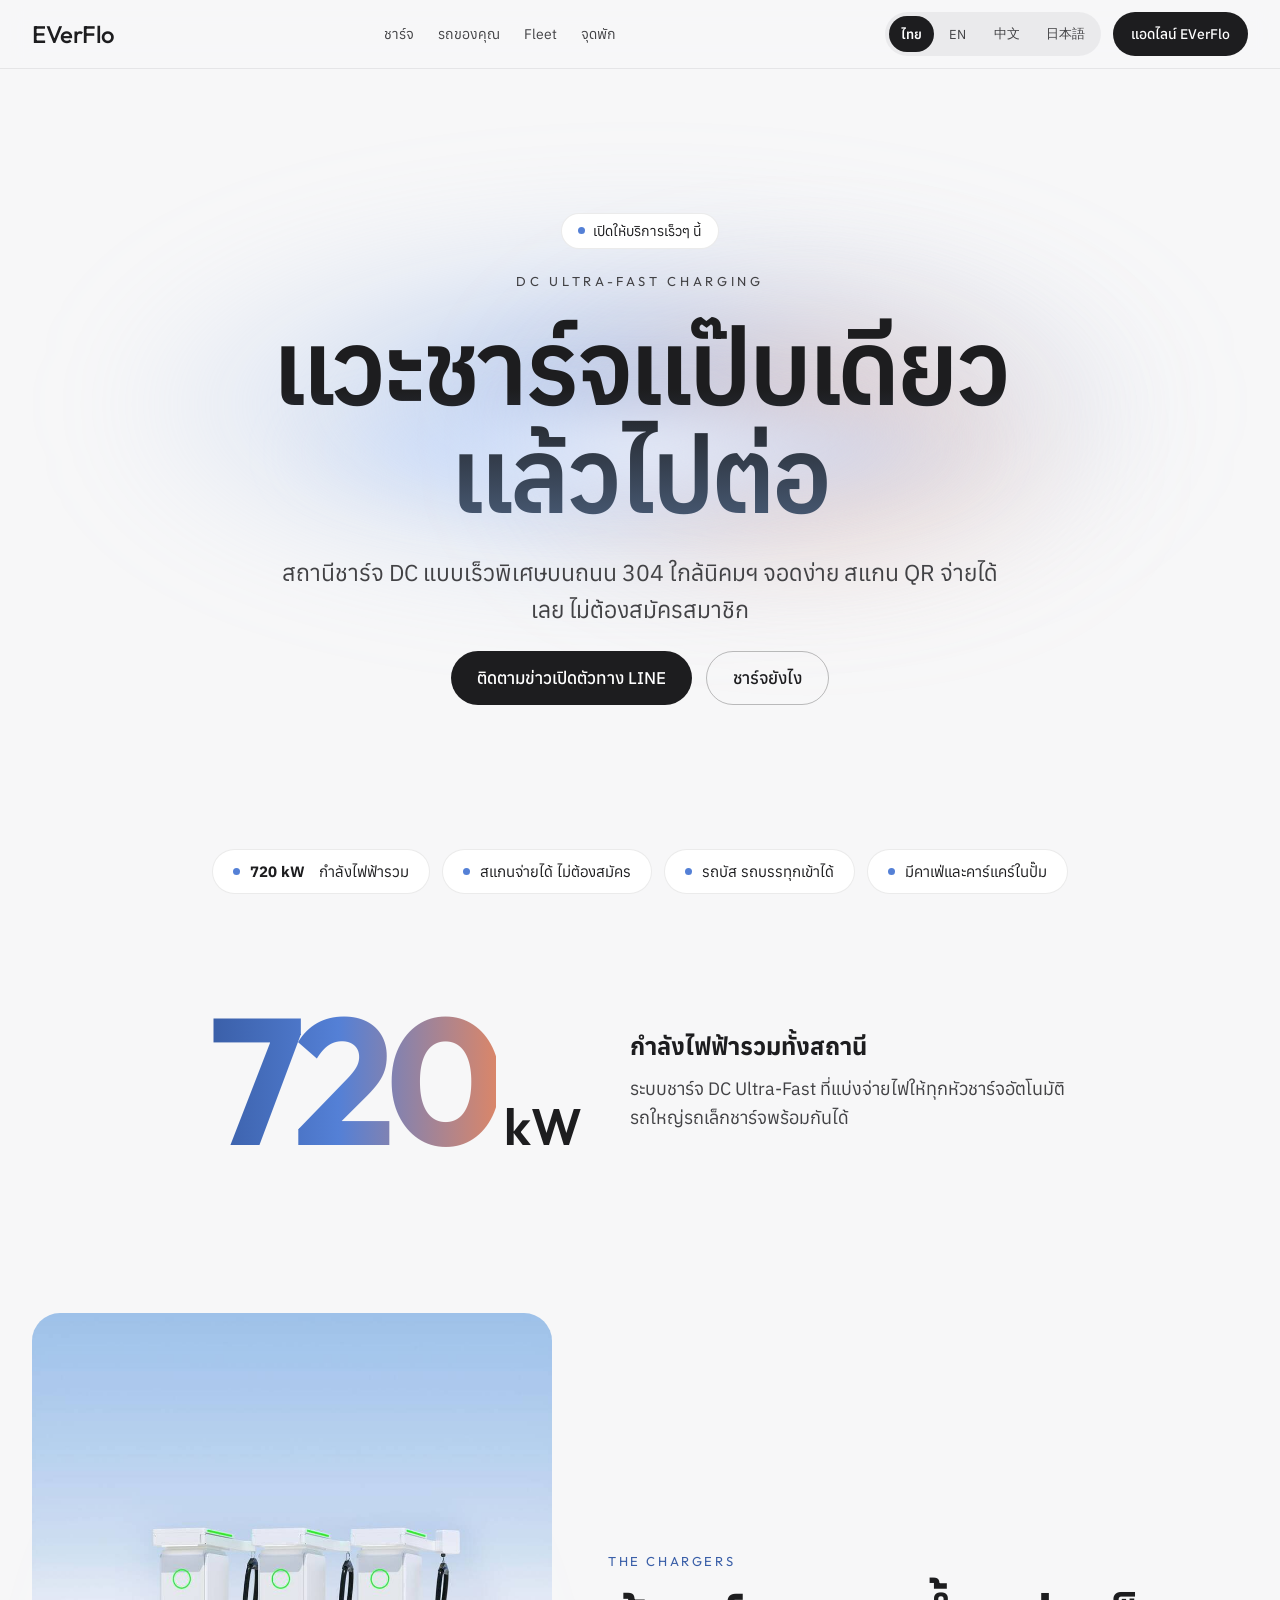
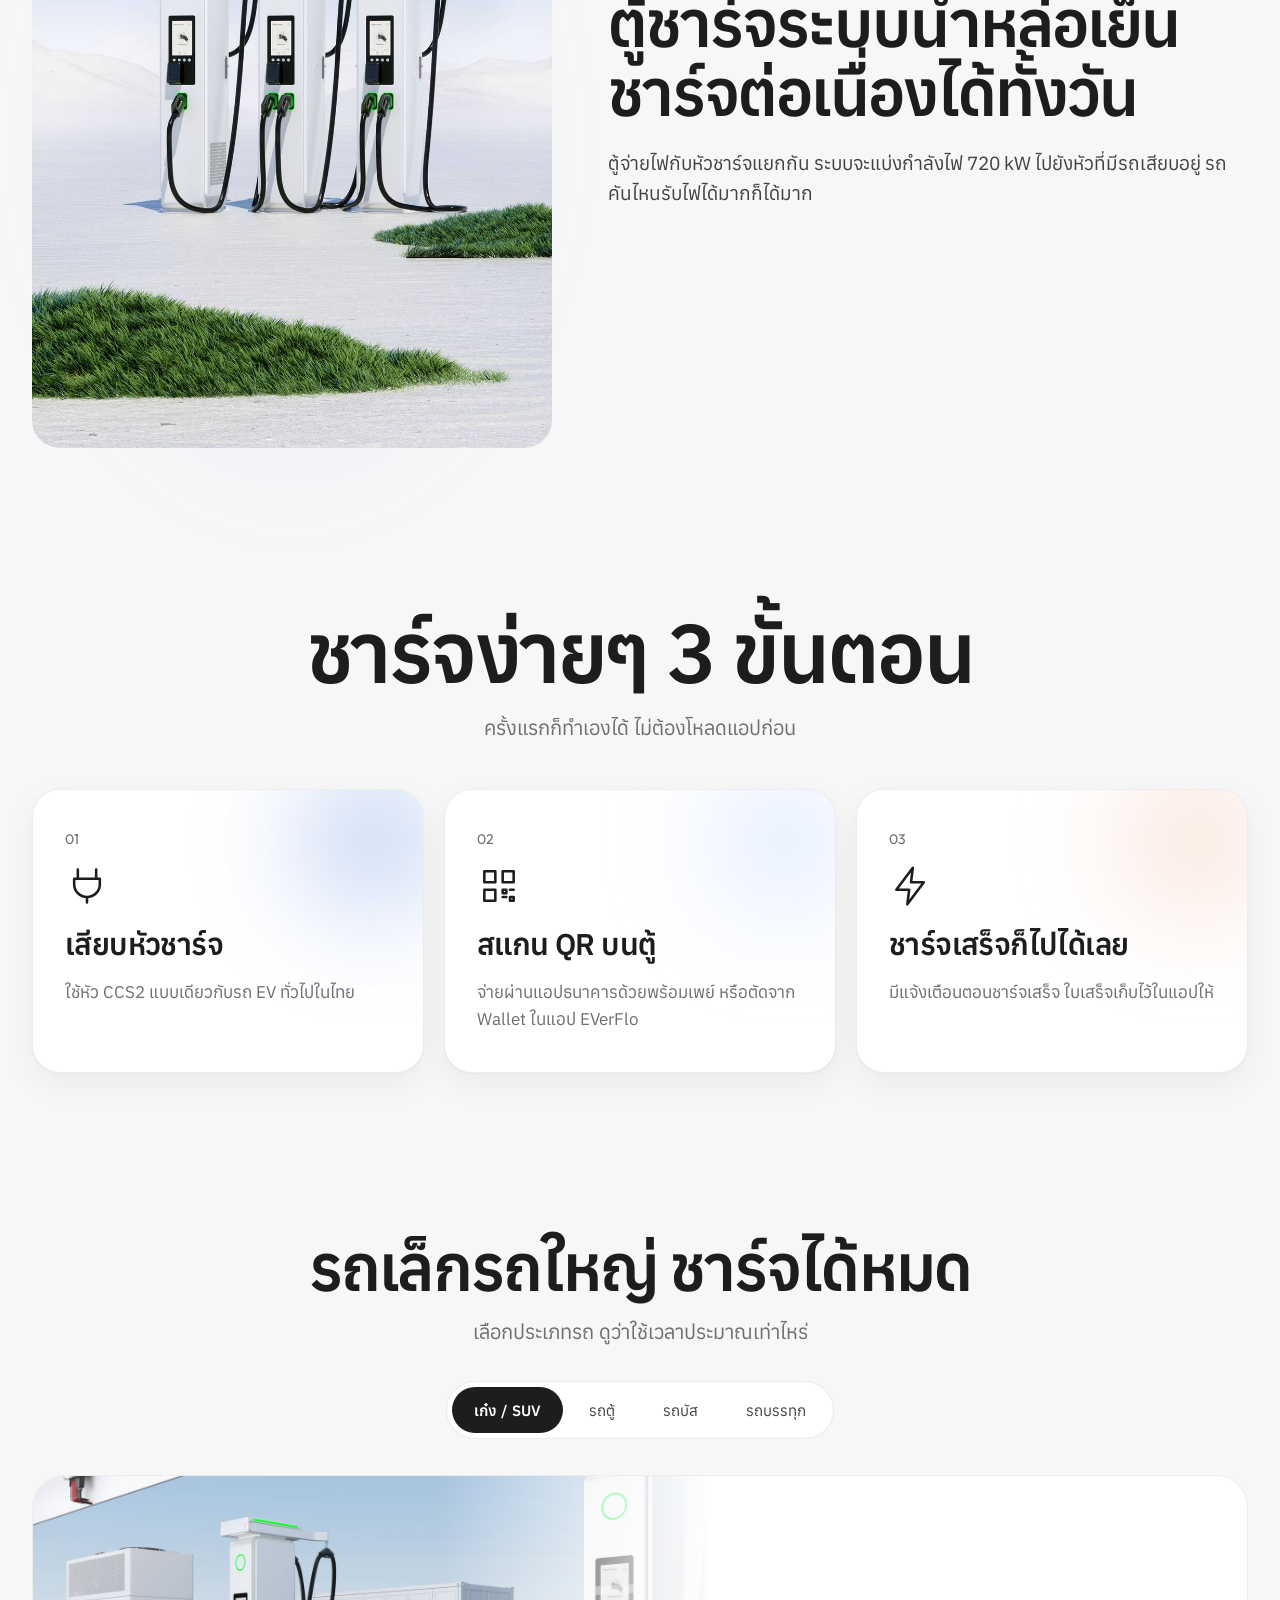
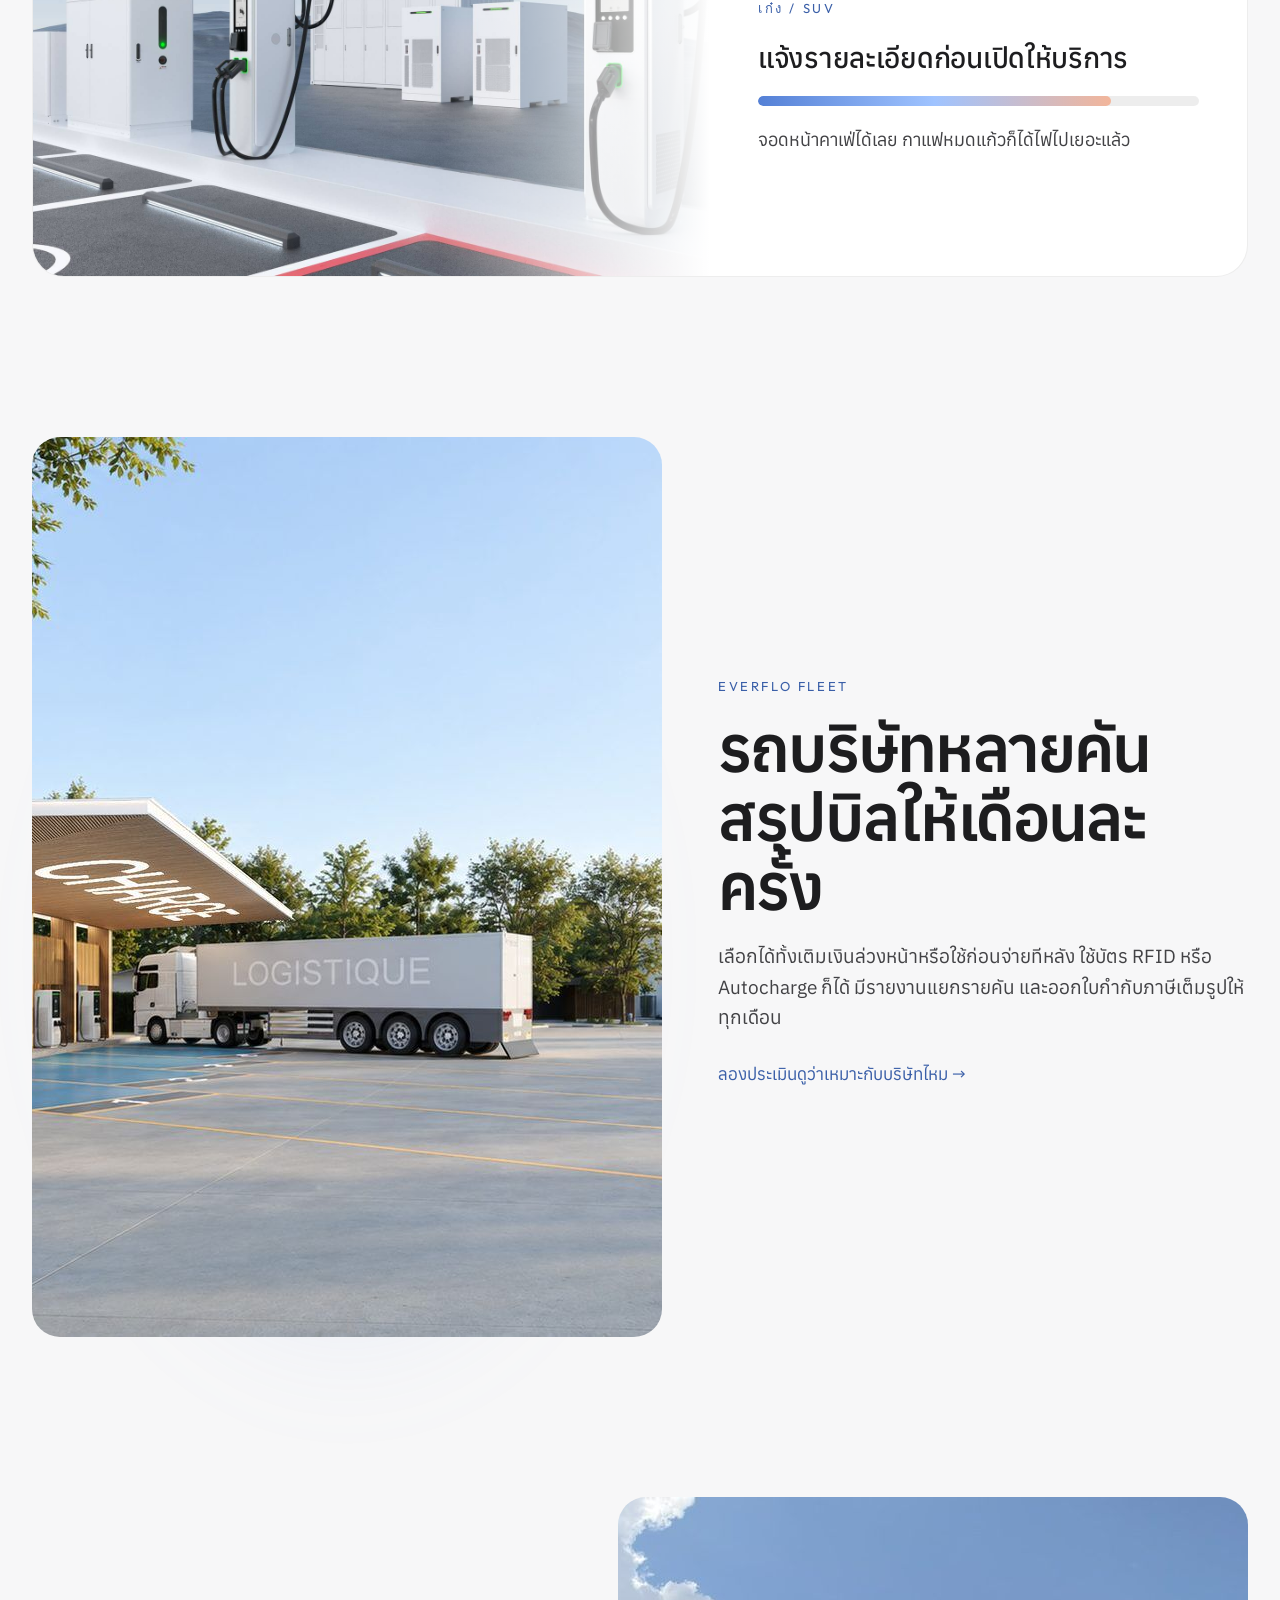
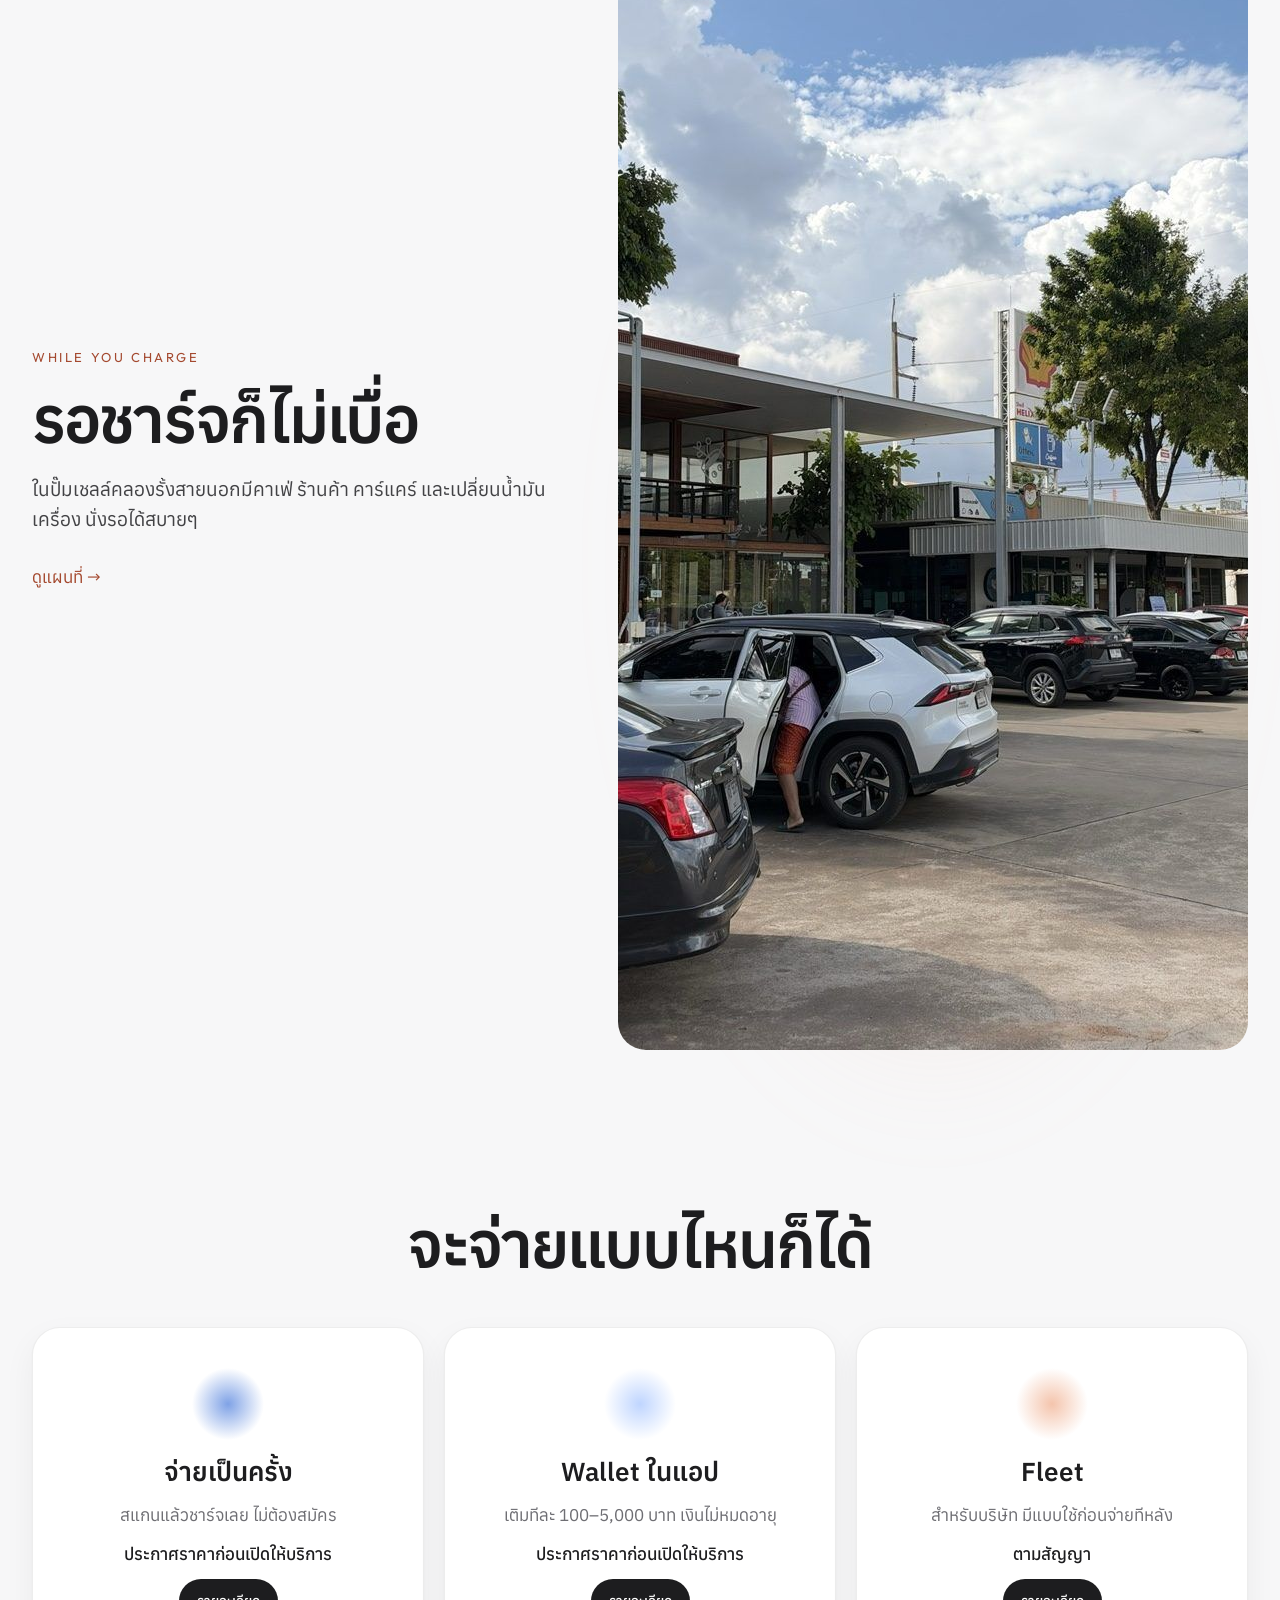
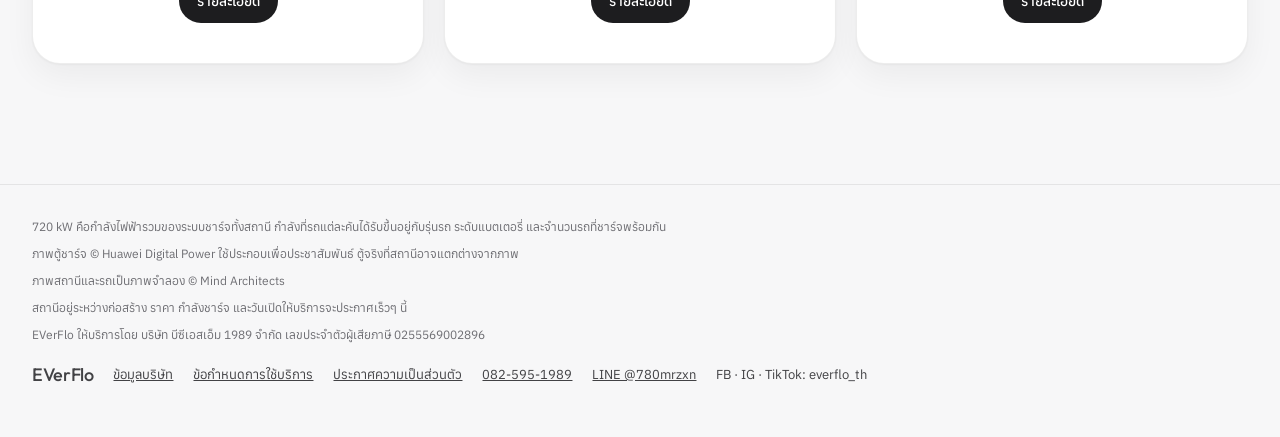
==== commit f7c6a48d: "Add charger section and station images (Huawei, used with permission via QTC) Co-Authored-By: Claude" ====
--- a/index.html
+++ b/index.html
@@ -39,12 +39,14 @@
 </section>
 <ul class="wrap chips"><li><span class="dot" aria-hidden="true"></span><strong>720 kW</strong>&nbsp;กำลังไฟฟ้ารวม</li><li><span class="dot" aria-hidden="true"></span>สแกนจ่ายได้ ไม่ต้องสมัคร</li><li><span class="dot" aria-hidden="true"></span>รถบัส รถบรรทุกเข้าได้</li><li><span class="dot" aria-hidden="true"></span>มีคาเฟ่และคาร์แคร์ในปั๊ม</li></ul>
 <section class="wrap power reveal" aria-label="720 kW"><div class="pbig"><strong>720</strong><span>kW</span></div><div class="ptxt"><p class="plabel"><strong>กำลังไฟฟ้ารวมทั้งสถานี</strong></p><p>ระบบชาร์จ DC Ultra-Fast ที่แบ่งจ่ายไฟให้ทุกหัวชาร์จอัตโนมัติ รถใหญ่รถเล็กชาร์จพร้อมกันได้</p></div></section>
+<section id="chargers" class="wrap sec row reveal"><figure class="media tall"><div class="halo blue" aria-hidden="true"></div><img src="assets/dispensers.jpg" alt="EVerFlo DC ultra-fast dispensers" width="1000" height="1414" loading="lazy"></figure><div class="copy"><div class="kicker">THE CHARGERS</div><h2 class="lg">ตู้ชาร์จระบบน้ำหล่อเย็น
+ชาร์จต่อเนื่องได้ทั้งวัน</h2><p>ตู้จ่ายไฟกับหัวชาร์จแยกกัน ระบบจะแบ่งกำลังไฟ 720 kW ไปยังหัวที่มีรถเสียบอยู่ รถคันไหนรับไฟได้มากก็ได้มาก</p></div></section>
 <section id="steps" class="wrap sec center reveal"><h2 class="xl">ชาร์จง่ายๆ 3 ขั้นตอน</h2><p class="sub">ครั้งแรกก็ทำเองได้ ไม่ต้องโหลดแอปก่อน</p><div class="grid3"><div class="card step"><div class="glow" style="background:radial-gradient(closest-side,#7FA2E6,transparent)" aria-hidden="true"></div><span class="num">01</span><svg aria-hidden="true" width="44" height="44" viewBox="0 0 24 24" fill="none" stroke="#1D1D1F" stroke-width="1.4" stroke-linecap="round" stroke-linejoin="round"><path d="M7 3v5M17 3v5M5 8h14v3a7 7 0 0 1-14 0V8zM12 18v3"/></svg><h3>เสียบหัวชาร์จ</h3><p>ใช้หัว CCS2 แบบเดียวกับรถ EV ทั่วไปในไทย</p></div><div class="card step"><div class="glow" style="background:radial-gradient(closest-side,#BFD5FF,transparent)" aria-hidden="true"></div><span class="num">02</span><svg aria-hidden="true" width="44" height="44" viewBox="0 0 24 24" fill="none" stroke="#1D1D1F" stroke-width="1.4" stroke-linecap="round" stroke-linejoin="round"><path d="M4 4h6v6H4zM14 4h6v6h-6zM4 14h6v6H4zM14 14h2v2h-2zM18 18h2v2h-2zM14 18h2M18 14h2"/></svg><h3>สแกน QR บนตู้</h3><p>จ่ายผ่านแอปธนาคารด้วยพร้อมเพย์ หรือตัดจาก Wallet ในแอป EVerFlo</p></div><div class="card step"><div class="glow" style="background:radial-gradient(closest-side,#F4C4AC,transparent)" aria-hidden="true"></div><span class="num">03</span><svg aria-hidden="true" width="44" height="44" viewBox="0 0 24 24" fill="none" stroke="#1D1D1F" stroke-width="1.4" stroke-linecap="round" stroke-linejoin="round"><path d="M13 2L4 14h7l-1 8 9-12h-7l1-8z"/></svg><h3>ชาร์จเสร็จก็ไปได้เลย</h3><p>มีแจ้งเตือนตอนชาร์จเสร็จ ใบเสร็จเก็บไว้ในแอปให้</p></div></div></section>
 <section id="vehicle" class="wrap sec reveal">
 <div class="center"><h2 class="lg">รถเล็กรถใหญ่ ชาร์จได้หมด</h2><p class="sub">เลือกประเภทรถ ดูว่าใช้เวลาประมาณเท่าไหร่</p></div>
 <div class="tabs" role="tablist" aria-label="รถเล็กรถใหญ่ ชาร์จได้หมด"><button type="button" role="tab" id="tab0" aria-controls="panel" aria-selected="true" data-i="0">เก๋ง / SUV</button><button type="button" role="tab" id="tab1" aria-controls="panel" aria-selected="false" data-i="1">รถตู้</button><button type="button" role="tab" id="tab2" aria-controls="panel" aria-selected="false" data-i="2">รถบัส</button><button type="button" role="tab" id="tab3" aria-controls="panel" aria-selected="false" data-i="3">รถบรรทุก</button></div>
 <div class="panel" id="panel" role="tabpanel" aria-labelledby="tab0">
-<div class="pimg"><img id="vimg" src="assets/ev-evening.jpg" alt="เก๋ง / SUV" width="1600" height="900" loading="lazy"></div>
+<div class="pimg"><img id="vimg" src="assets/station.jpg" alt="เก๋ง / SUV" width="1600" height="900" loading="lazy"></div>
 <div class="ptext"><div class="kicker" id="vname">เก๋ง / SUV</div><div class="ptime">แจ้งรายละเอียดก่อนเปิดให้บริการ</div><div class="track" aria-hidden="true"><div class="fill"></div></div><p id="vdesc">จอดหน้าคาเฟ่ได้เลย กาแฟหมดแก้วก็ได้ไฟไปเยอะแล้ว</p></div>
 </div>
 </section>
@@ -60,11 +62,11 @@
 <section id="cards" class="wrap sec reveal"><h2 class="lg center">จะจ่ายแบบไหนก็ได้</h2><div class="grid3"><div class="card pay"><div class="orb" style="background:radial-gradient(closest-side,#7FA2E6,transparent)" aria-hidden="true"></div><h3>จ่ายเป็นครั้ง</h3><p>สแกนแล้วชาร์จเลย ไม่ต้องสมัคร</p><div class="price">ประกาศราคาก่อนเปิดให้บริการ</div><a class="btn dark sm" href="#steps">รายละเอียด</a></div><div class="card pay"><div class="orb" style="background:radial-gradient(closest-side,#BFD5FF,transparent)" aria-hidden="true"></div><h3>Wallet ในแอป</h3><p>เติมทีละ 100–5,000 บาท เงินไม่หมดอายุ</p><div class="price">ประกาศราคาก่อนเปิดให้บริการ</div><a class="btn dark sm" href="#steps">รายละเอียด</a></div><div class="card pay"><div class="orb" style="background:radial-gradient(closest-side,#F4C4AC,transparent)" aria-hidden="true"></div><h3>Fleet</h3><p>สำหรับบริษัท มีแบบใช้ก่อนจ่ายทีหลัง</p><div class="price">ตามสัญญา</div><a class="btn dark sm" href="https://bcsm1989.com/fleet/">รายละเอียด</a></div></div></section>
 </main>
 <footer class="foot"><div class="wrap">
-<p>720 kW คือกำลังไฟฟ้ารวมของระบบชาร์จทั้งสถานี กำลังที่รถแต่ละคันได้รับขึ้นอยู่กับรุ่นรถ ระดับแบตเตอรี่ และจำนวนรถที่ชาร์จพร้อมกัน</p><p>ภาพสถานีและรถเป็นภาพจำลอง © Mind Architects</p><p>สถานีอยู่ระหว่างก่อสร้าง ราคา กำลังชาร์จ และวันเปิดให้บริการจะประกาศเร็วๆ นี้</p><p>EVerFlo ให้บริการโดย บริษัท บีซีเอสเอ็ม 1989 จำกัด เลขประจำตัวผู้เสียภาษี 0255569002896</p>
+<p>720 kW คือกำลังไฟฟ้ารวมของระบบชาร์จทั้งสถานี กำลังที่รถแต่ละคันได้รับขึ้นอยู่กับรุ่นรถ ระดับแบตเตอรี่ และจำนวนรถที่ชาร์จพร้อมกัน</p><p>ภาพตู้ชาร์จ © Huawei Digital Power ใช้ประกอบเพื่อประชาสัมพันธ์ ตู้จริงที่สถานีอาจแตกต่างจากภาพ</p><p>ภาพสถานีและรถเป็นภาพจำลอง © Mind Architects</p><p>สถานีอยู่ระหว่างก่อสร้าง ราคา กำลังชาร์จ และวันเปิดให้บริการจะประกาศเร็วๆ นี้</p><p>EVerFlo ให้บริการโดย บริษัท บีซีเอสเอ็ม 1989 จำกัด เลขประจำตัวผู้เสียภาษี 0255569002896</p>
 <div class="flinks"><span class="logo sm">EVerFlo</span><a href="https://bcsm1989.com/about/">ข้อมูลบริษัท</a><a href="https://bcsm1989.com/terms/">ข้อกำหนดการใช้บริการ</a><a href="https://bcsm1989.com/privacy/">ประกาศความเป็นส่วนตัว</a><a href="tel:0825951989">082-595-1989</a><a href="https://line.me/R/ti/p/@780mrzxn">LINE @780mrzxn</a><span>FB · IG · TikTok: everflo_th</span></div>
 </div></footer>
 <script>
-(function(){var D=[{"name": "เก๋ง / SUV", "desc": "จอดหน้าคาเฟ่ได้เลย กาแฟหมดแก้วก็ได้ไฟไปเยอะแล้ว", "img": "assets/ev-evening.jpg"}, {"name": "รถตู้", "desc": "เหมาะกับรถรับส่งที่วิ่งทั้งวัน แวะเติมไฟสั้นๆ ระหว่างรอบได้", "img": "assets/ev-evening.jpg"}, {"name": "รถบัส", "desc": "ช่องจอดยาว รถบัสรับส่งพนักงานเข้าออกสะดวก", "img": "assets/ev-truck.jpg"}, {"name": "รถบรรทุก", "desc": "ช่องจอดกว้างพอสำหรับรถหัวลากและรถพ่วง", "img": "assets/ev-truck.jpg"}];var tabs=document.querySelectorAll('[role=tab]');var img=document.getElementById('vimg'),nm=document.getElementById('vname'),ds=document.getElementById('vdesc'),pn=document.getElementById('panel');
+(function(){var D=[{"name": "เก๋ง / SUV", "desc": "จอดหน้าคาเฟ่ได้เลย กาแฟหมดแก้วก็ได้ไฟไปเยอะแล้ว", "img": "assets/station.jpg"}, {"name": "รถตู้", "desc": "เหมาะกับรถรับส่งที่วิ่งทั้งวัน แวะเติมไฟสั้นๆ ระหว่างรอบได้", "img": "assets/station.jpg"}, {"name": "รถบัส", "desc": "ช่องจอดยาว รถบัสรับส่งพนักงานเข้าออกสะดวก", "img": "assets/ev-truck.jpg"}, {"name": "รถบรรทุก", "desc": "ช่องจอดกว้างพอสำหรับรถหัวลากและรถพ่วง", "img": "assets/ev-truck.jpg"}];var tabs=document.querySelectorAll('[role=tab]');var img=document.getElementById('vimg'),nm=document.getElementById('vname'),ds=document.getElementById('vdesc'),pn=document.getElementById('panel');
 function sel(i,focus){tabs.forEach(function(b,j){b.setAttribute('aria-selected',j===i?'true':'false');b.tabIndex=j===i?0:-1;});var d=D[i];img.src=d.img;img.alt=d.name;nm.textContent=d.name;ds.textContent=d.desc;pn.setAttribute('aria-labelledby','tab'+i);if(focus)tabs[i].focus();}
 tabs.forEach(function(b,i){b.addEventListener('click',function(){sel(i)});b.addEventListener('keydown',function(ev){if(ev.key==='ArrowRight')sel((i+1)%tabs.length,1);if(ev.key==='ArrowLeft')sel((i+tabs.length-1)%tabs.length,1);});});sel(0);})();
 </script>
--- a/style.css
+++ b/style.css
@@ -102,3 +102,5 @@
 .ptxt p{margin:0;font-size:18px;line-height:1.6;color:#424245}
 .ptxt .plabel{font-size:24px;color:#1D1D1F}
 .chips strong{font-weight:700}
+.media.tall{flex:1 1 420px;max-width:520px}
+.media.tall img{aspect-ratio:auto;height:auto}
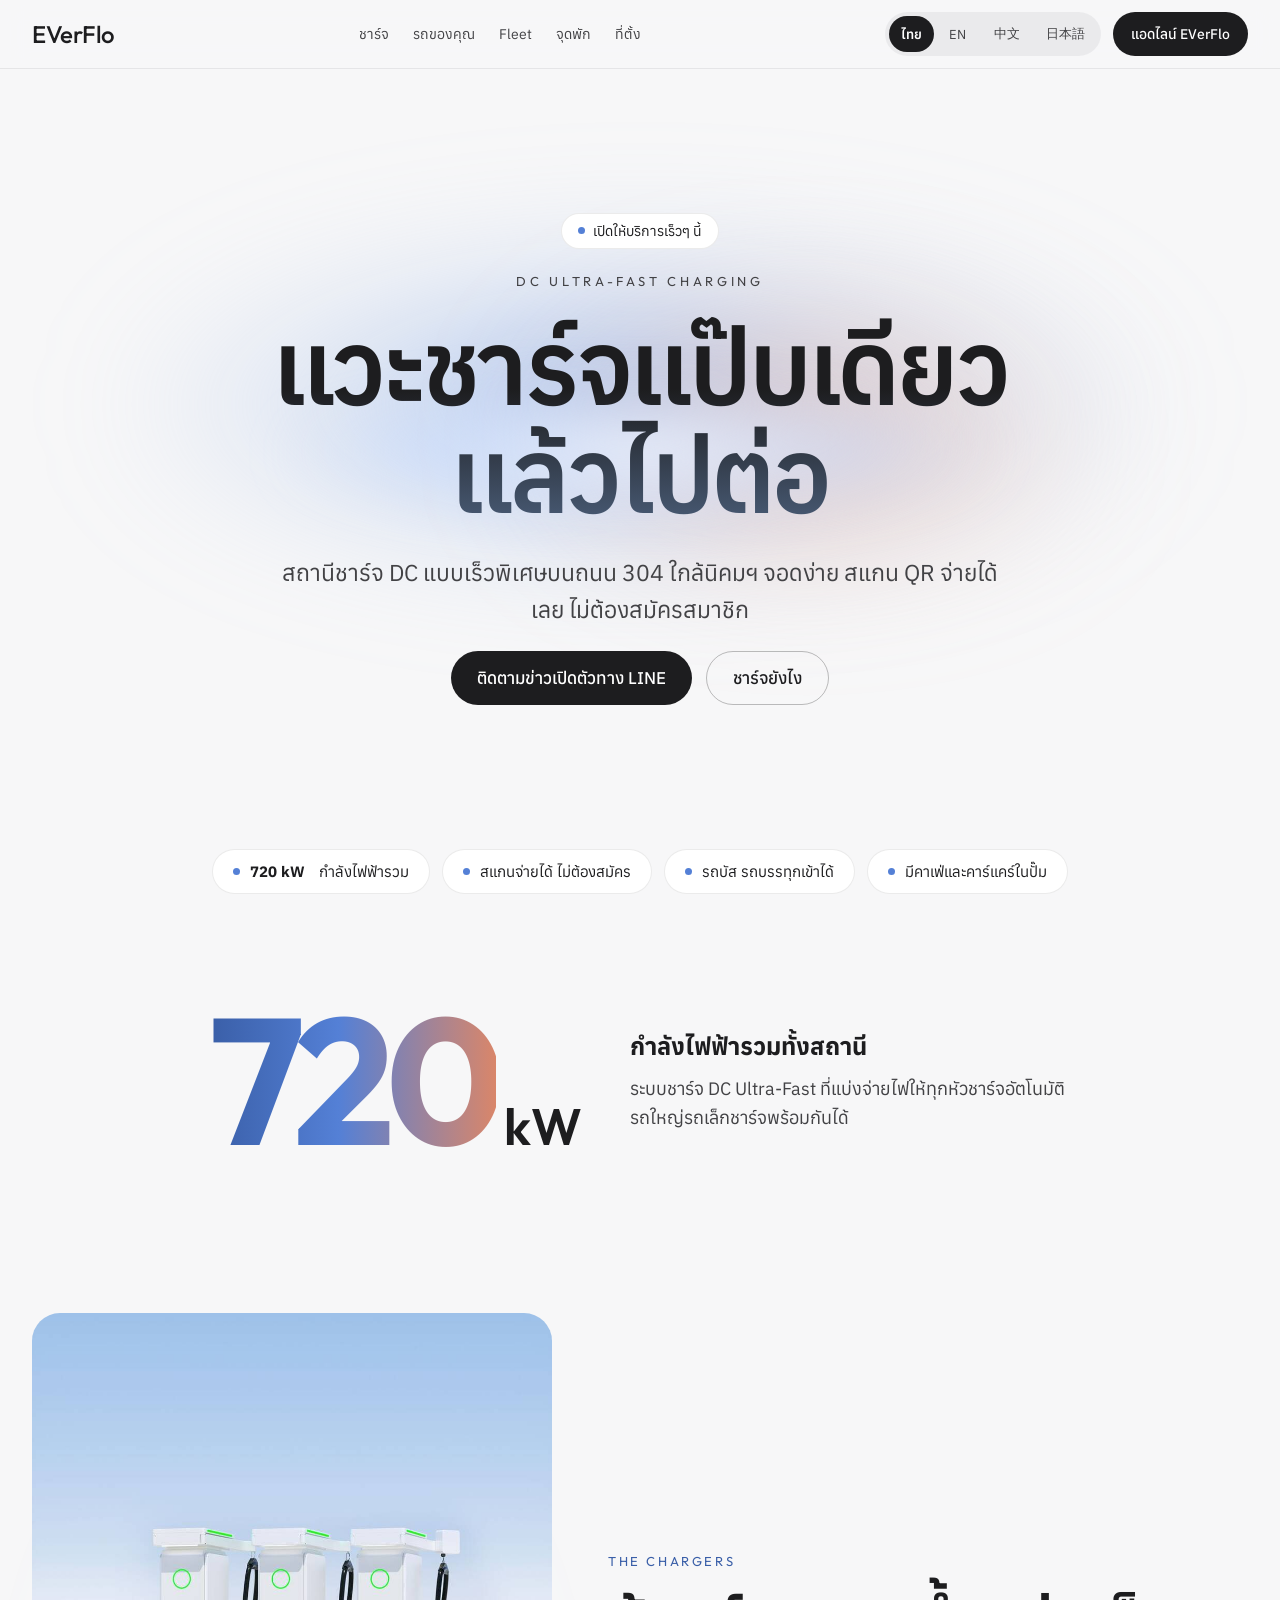
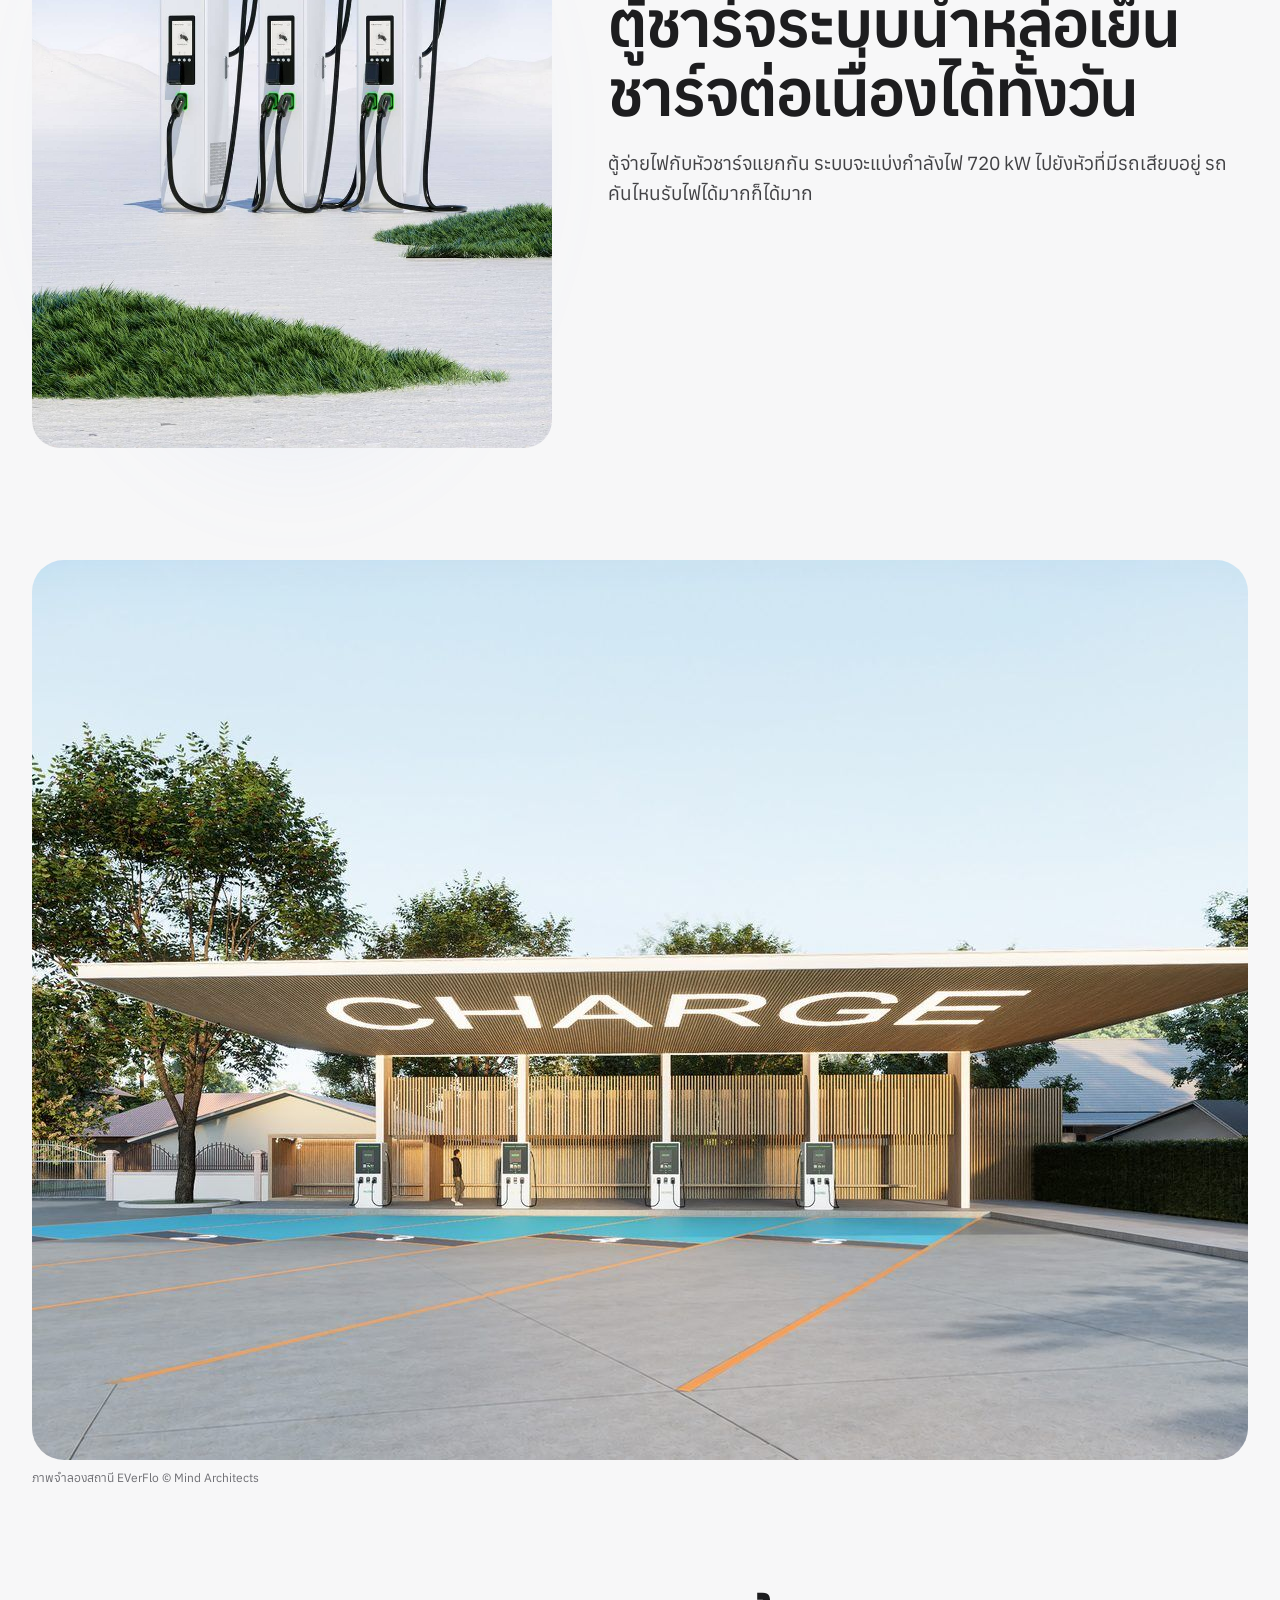
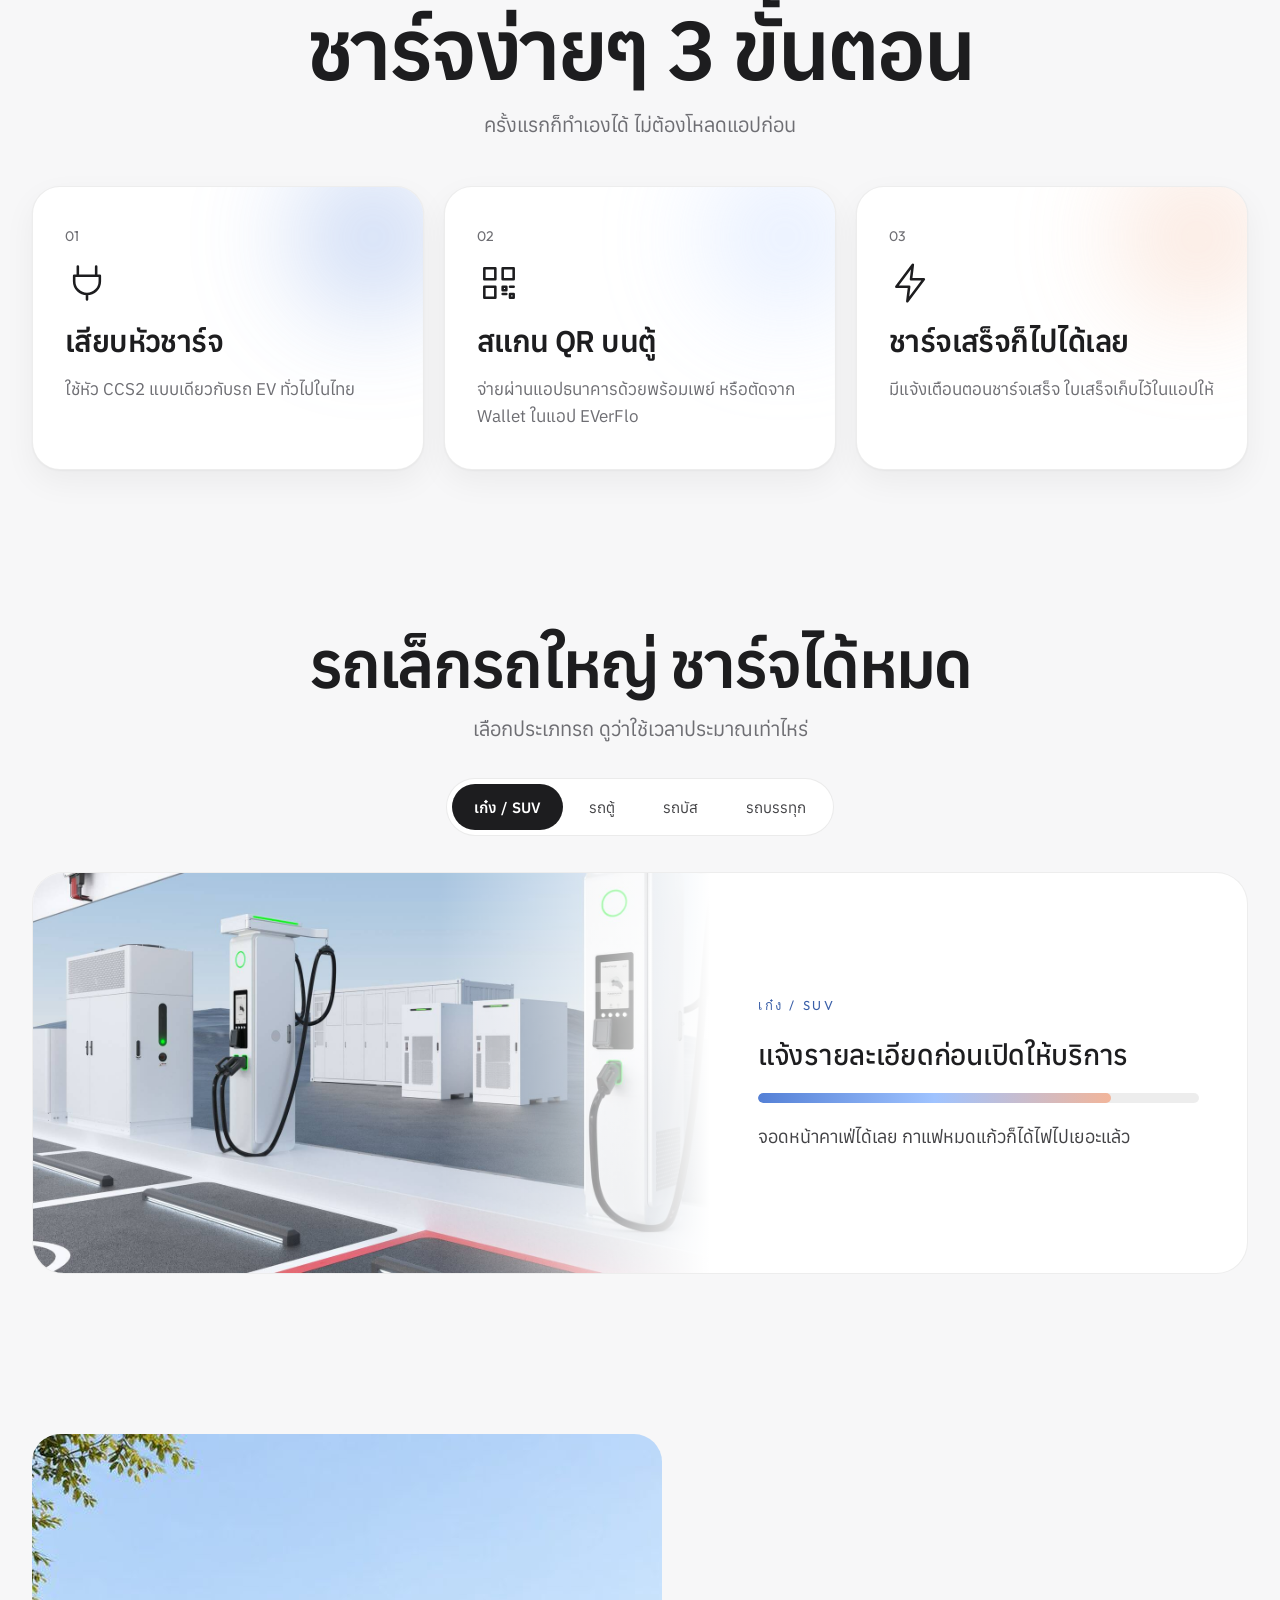
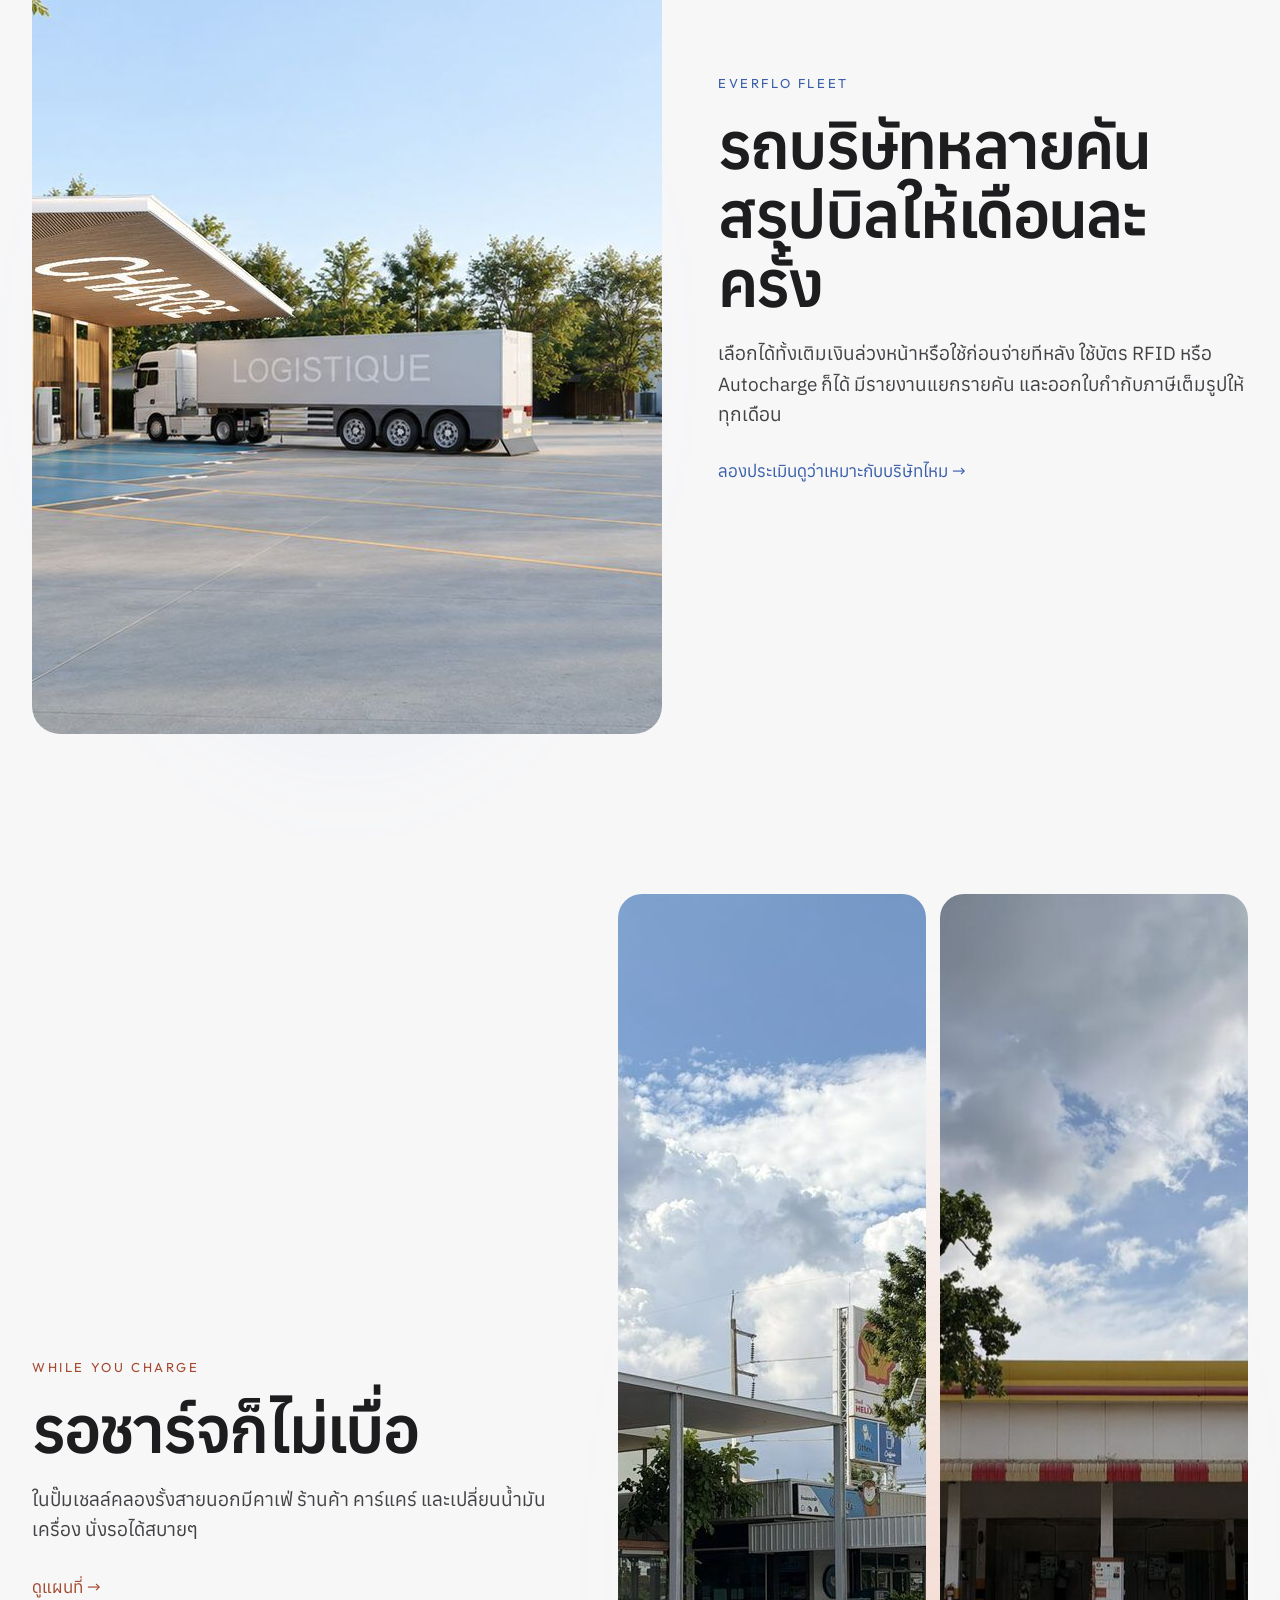
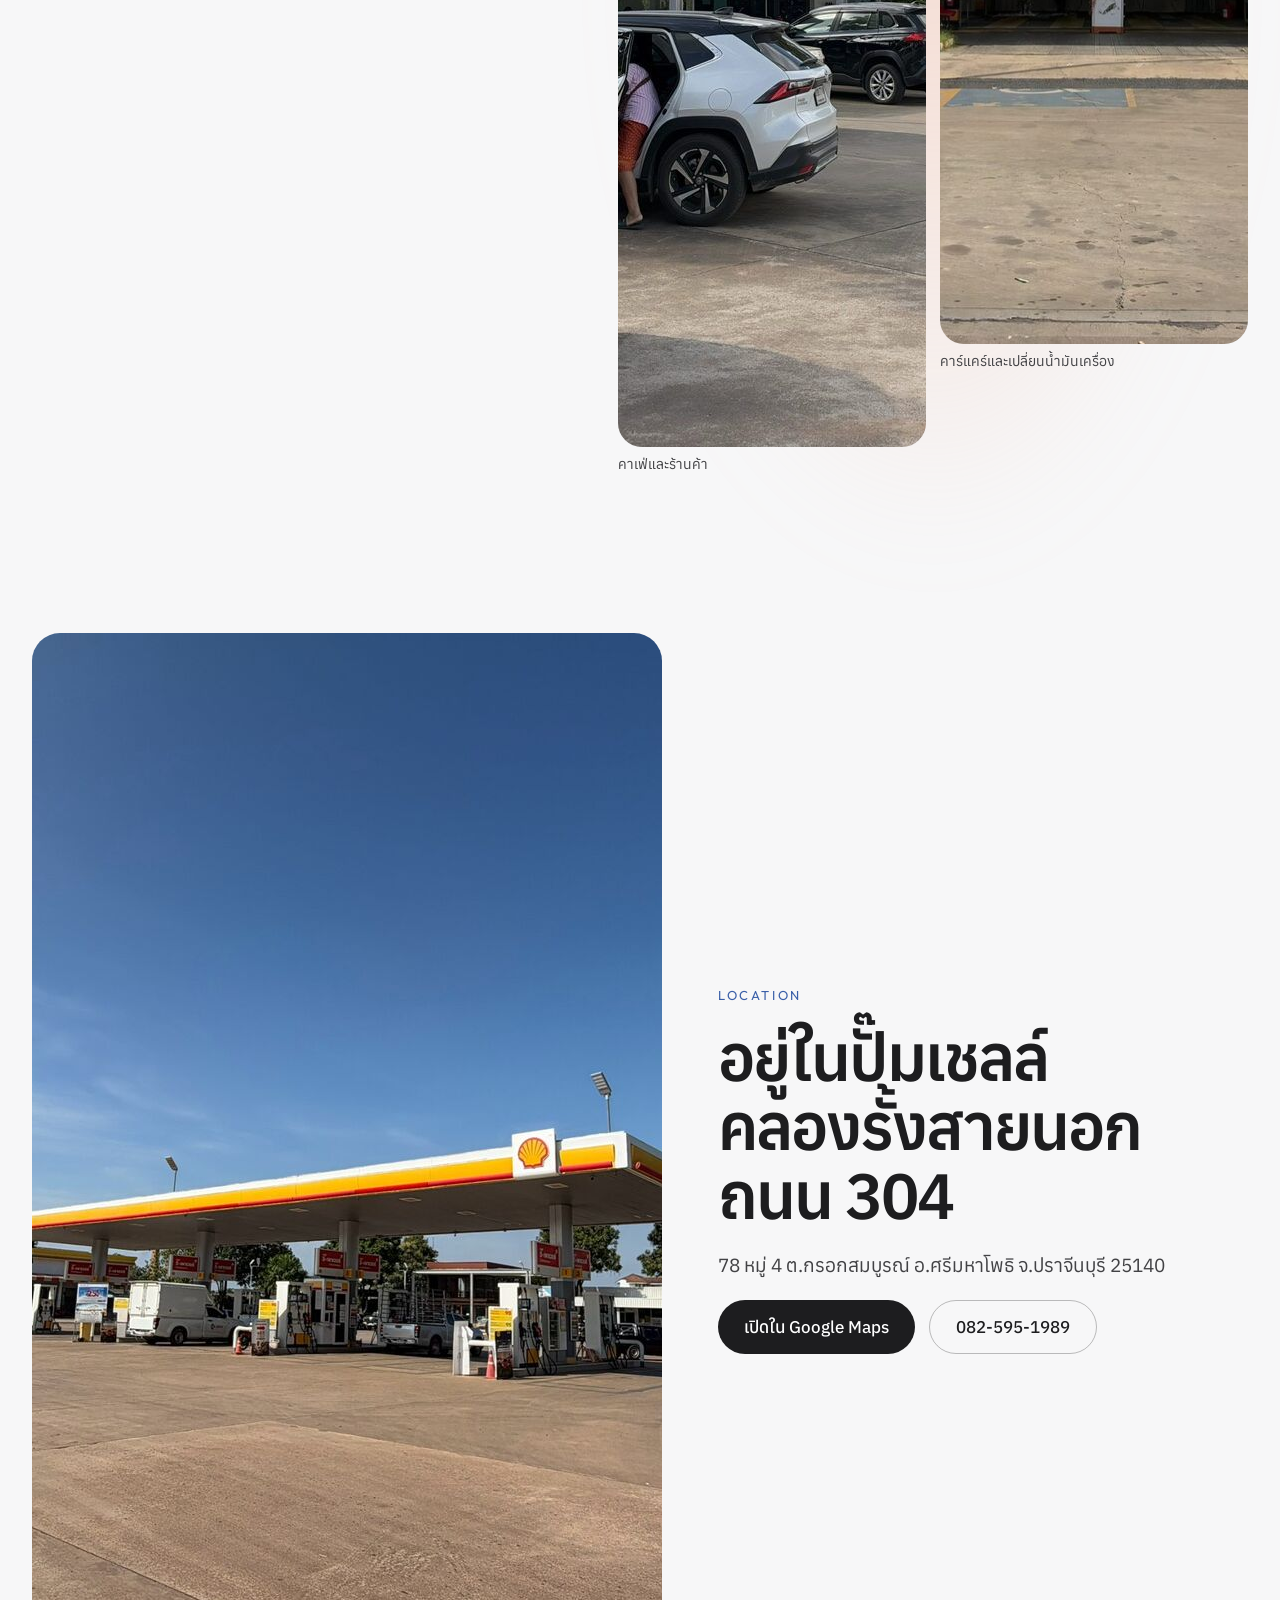
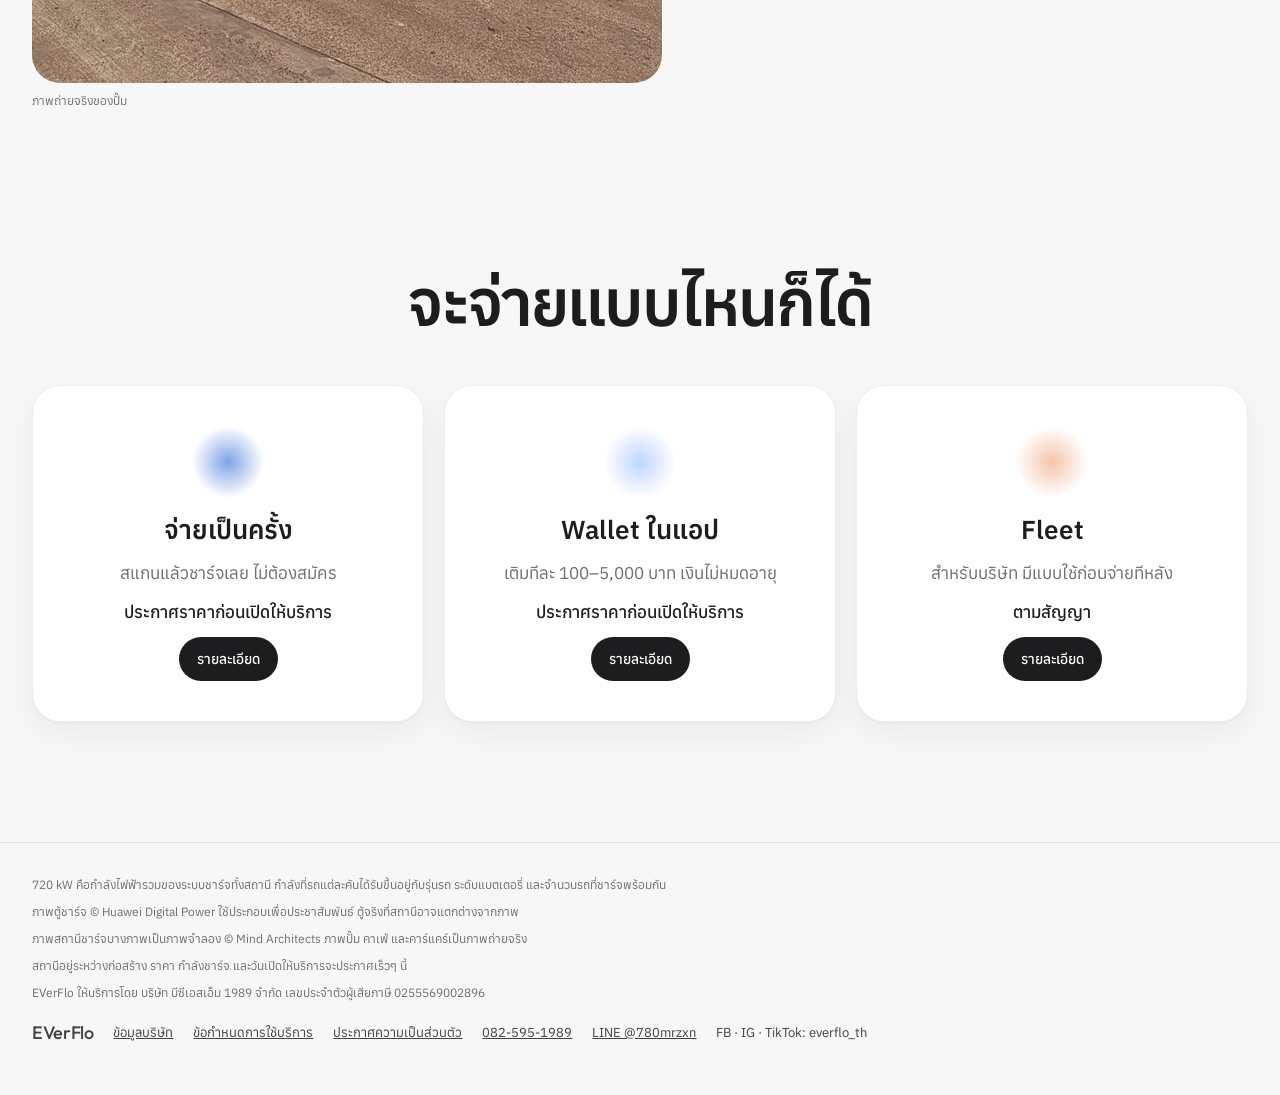
==== commit a8856f7d: "Proofread ZH/JA copy, add station/location photos, renders per vehicle type Co-Authored-By: Claude O" ====
--- a/index.html
+++ b/index.html
@@ -22,7 +22,7 @@
 <a class="skip" href="#main">Skip</a>
 <header class="top"><div class="wrap bar">
 <a class="logo" href="/">EVerFlo</a>
-<nav class="nav" aria-label="Main"><a href="#steps">ชาร์จ</a><a href="#vehicle">รถของคุณ</a><a href="#fleet">Fleet</a><a href="#stop">จุดพัก</a></nav>
+<nav class="nav" aria-label="Main"><a href="#steps">ชาร์จ</a><a href="#vehicle">รถของคุณ</a><a href="#fleet">Fleet</a><a href="#stop">จุดพัก</a><a href="#location">ที่ตั้ง</a></nav>
 <div class="right"><div class="langs" aria-label="Language"><a href="/" class="lang on" lang="th" aria-current="page">ไทย</a><a href="/en/" class="lang" lang="en">EN</a><a href="/zh/" class="lang" lang="zh-Hans">中文</a><a href="/ja/" class="lang" lang="ja">日本語</a></div><a class="btn dark sm" href="https://line.me/R/ti/p/@780mrzxn">แอดไลน์ EVerFlo</a></div>
 </div></header>
 <main id="main">
@@ -41,6 +41,7 @@
 <section class="wrap power reveal" aria-label="720 kW"><div class="pbig"><strong>720</strong><span>kW</span></div><div class="ptxt"><p class="plabel"><strong>กำลังไฟฟ้ารวมทั้งสถานี</strong></p><p>ระบบชาร์จ DC Ultra-Fast ที่แบ่งจ่ายไฟให้ทุกหัวชาร์จอัตโนมัติ รถใหญ่รถเล็กชาร์จพร้อมกันได้</p></div></section>
 <section id="chargers" class="wrap sec row reveal"><figure class="media tall"><div class="halo blue" aria-hidden="true"></div><img src="assets/dispensers.jpg" alt="EVerFlo DC ultra-fast dispensers" width="1000" height="1414" loading="lazy"></figure><div class="copy"><div class="kicker">THE CHARGERS</div><h2 class="lg">ตู้ชาร์จระบบน้ำหล่อเย็น
 ชาร์จต่อเนื่องได้ทั้งวัน</h2><p>ตู้จ่ายไฟกับหัวชาร์จแยกกัน ระบบจะแบ่งกำลังไฟ 720 kW ไปยังหัวที่มีรถเสียบอยู่ รถคันไหนรับไฟได้มากก็ได้มาก</p></div></section>
+<figure class="wrap band reveal"><img src="assets/ev-day.jpg" alt="ภาพจำลองสถานี EVerFlo" width="1600" height="900" loading="lazy"><figcaption>ภาพจำลองสถานี EVerFlo © Mind Architects</figcaption></figure>
 <section id="steps" class="wrap sec center reveal"><h2 class="xl">ชาร์จง่ายๆ 3 ขั้นตอน</h2><p class="sub">ครั้งแรกก็ทำเองได้ ไม่ต้องโหลดแอปก่อน</p><div class="grid3"><div class="card step"><div class="glow" style="background:radial-gradient(closest-side,#7FA2E6,transparent)" aria-hidden="true"></div><span class="num">01</span><svg aria-hidden="true" width="44" height="44" viewBox="0 0 24 24" fill="none" stroke="#1D1D1F" stroke-width="1.4" stroke-linecap="round" stroke-linejoin="round"><path d="M7 3v5M17 3v5M5 8h14v3a7 7 0 0 1-14 0V8zM12 18v3"/></svg><h3>เสียบหัวชาร์จ</h3><p>ใช้หัว CCS2 แบบเดียวกับรถ EV ทั่วไปในไทย</p></div><div class="card step"><div class="glow" style="background:radial-gradient(closest-side,#BFD5FF,transparent)" aria-hidden="true"></div><span class="num">02</span><svg aria-hidden="true" width="44" height="44" viewBox="0 0 24 24" fill="none" stroke="#1D1D1F" stroke-width="1.4" stroke-linecap="round" stroke-linejoin="round"><path d="M4 4h6v6H4zM14 4h6v6h-6zM4 14h6v6H4zM14 14h2v2h-2zM18 18h2v2h-2zM14 18h2M18 14h2"/></svg><h3>สแกน QR บนตู้</h3><p>จ่ายผ่านแอปธนาคารด้วยพร้อมเพย์ หรือตัดจาก Wallet ในแอป EVerFlo</p></div><div class="card step"><div class="glow" style="background:radial-gradient(closest-side,#F4C4AC,transparent)" aria-hidden="true"></div><span class="num">03</span><svg aria-hidden="true" width="44" height="44" viewBox="0 0 24 24" fill="none" stroke="#1D1D1F" stroke-width="1.4" stroke-linecap="round" stroke-linejoin="round"><path d="M13 2L4 14h7l-1 8 9-12h-7l1-8z"/></svg><h3>ชาร์จเสร็จก็ไปได้เลย</h3><p>มีแจ้งเตือนตอนชาร์จเสร็จ ใบเสร็จเก็บไว้ในแอปให้</p></div></div></section>
 <section id="vehicle" class="wrap sec reveal">
 <div class="center"><h2 class="lg">รถเล็กรถใหญ่ ชาร์จได้หมด</h2><p class="sub">เลือกประเภทรถ ดูว่าใช้เวลาประมาณเท่าไหร่</p></div>
@@ -56,17 +57,19 @@
 สรุปบิลให้เดือนละครั้ง</h2><p>เลือกได้ทั้งเติมเงินล่วงหน้าหรือใช้ก่อนจ่ายทีหลัง ใช้บัตร RFID หรือ Autocharge ก็ได้ มีรายงานแยกรายคัน และออกใบกำกับภาษีเต็มรูปให้ทุกเดือน</p><a class="more" href="https://bcsm1989.com/fleet/">ลองประเมินดูว่าเหมาะกับบริษัทไหม →</a></div>
 </section>
 <section id="stop" class="wrap sec row rev reveal">
-<div class="copy"><div class="kicker peach">WHILE YOU CHARGE</div><h2 class="lg">รอชาร์จก็ไม่เบื่อ</h2><p>ในปั๊มเชลล์คลองรั้งสายนอกมีคาเฟ่ ร้านค้า คาร์แคร์ และเปลี่ยนน้ำมันเครื่อง นั่งรอได้สบายๆ</p><a class="more peach" href="https://bcsm1989.com/location/">ดูแผนที่ →</a></div>
-<figure class="media"><div class="halo peach" aria-hidden="true"></div><img src="assets/cafe-and-shops.jpg" alt="Cafe" width="1536" height="1153" loading="lazy"></figure>
+<div class="copy"><div class="kicker peach">WHILE YOU CHARGE</div><h2 class="lg">รอชาร์จก็ไม่เบื่อ</h2><p>ในปั๊มเชลล์คลองรั้งสายนอกมีคาเฟ่ ร้านค้า คาร์แคร์ และเปลี่ยนน้ำมันเครื่อง นั่งรอได้สบายๆ</p><a class="more peach" href="#location">ดูแผนที่ →</a></div>
+<div class="media duo"><div class="halo peach" aria-hidden="true"></div><figure><img src="assets/cafe-and-shops.jpg" alt="คาเฟ่และร้านค้า" width="1536" height="1153" loading="lazy"><figcaption>คาเฟ่และร้านค้า</figcaption></figure><figure><img src="assets/car-care-front.jpg" alt="คาร์แคร์และเปลี่ยนน้ำมันเครื่อง" width="1400" height="1050" loading="lazy"><figcaption>คาร์แคร์และเปลี่ยนน้ำมันเครื่อง</figcaption></figure></div>
 </section>
+<section id="location" class="wrap sec row reveal"><figure class="media"><img src="assets/station-place-20261017.jpg" alt="ภาพถ่ายจริงของปั๊ม" width="1400" height="1050" loading="lazy"><figcaption class="cap">ภาพถ่ายจริงของปั๊ม</figcaption></figure><div class="copy"><div class="kicker">LOCATION</div><h2 class="lg">อยู่ในปั๊มเชลล์
+คลองรั้งสายนอก ถนน 304</h2><p>78 หมู่ 4 ต.กรอกสมบูรณ์ อ.ศรีมหาโพธิ จ.ปราจีนบุรี 25140</p><div class="ctas left"><a class="btn dark" href="https://maps.app.goo.gl/R7ZDGiL1ck6afbDa6">เปิดใน Google Maps</a><a class="btn line" href="tel:0825951989">082-595-1989</a></div></div></section>
 <section id="cards" class="wrap sec reveal"><h2 class="lg center">จะจ่ายแบบไหนก็ได้</h2><div class="grid3"><div class="card pay"><div class="orb" style="background:radial-gradient(closest-side,#7FA2E6,transparent)" aria-hidden="true"></div><h3>จ่ายเป็นครั้ง</h3><p>สแกนแล้วชาร์จเลย ไม่ต้องสมัคร</p><div class="price">ประกาศราคาก่อนเปิดให้บริการ</div><a class="btn dark sm" href="#steps">รายละเอียด</a></div><div class="card pay"><div class="orb" style="background:radial-gradient(closest-side,#BFD5FF,transparent)" aria-hidden="true"></div><h3>Wallet ในแอป</h3><p>เติมทีละ 100–5,000 บาท เงินไม่หมดอายุ</p><div class="price">ประกาศราคาก่อนเปิดให้บริการ</div><a class="btn dark sm" href="#steps">รายละเอียด</a></div><div class="card pay"><div class="orb" style="background:radial-gradient(closest-side,#F4C4AC,transparent)" aria-hidden="true"></div><h3>Fleet</h3><p>สำหรับบริษัท มีแบบใช้ก่อนจ่ายทีหลัง</p><div class="price">ตามสัญญา</div><a class="btn dark sm" href="https://bcsm1989.com/fleet/">รายละเอียด</a></div></div></section>
 </main>
 <footer class="foot"><div class="wrap">
-<p>720 kW คือกำลังไฟฟ้ารวมของระบบชาร์จทั้งสถานี กำลังที่รถแต่ละคันได้รับขึ้นอยู่กับรุ่นรถ ระดับแบตเตอรี่ และจำนวนรถที่ชาร์จพร้อมกัน</p><p>ภาพตู้ชาร์จ © Huawei Digital Power ใช้ประกอบเพื่อประชาสัมพันธ์ ตู้จริงที่สถานีอาจแตกต่างจากภาพ</p><p>ภาพสถานีและรถเป็นภาพจำลอง © Mind Architects</p><p>สถานีอยู่ระหว่างก่อสร้าง ราคา กำลังชาร์จ และวันเปิดให้บริการจะประกาศเร็วๆ นี้</p><p>EVerFlo ให้บริการโดย บริษัท บีซีเอสเอ็ม 1989 จำกัด เลขประจำตัวผู้เสียภาษี 0255569002896</p>
+<p>720 kW คือกำลังไฟฟ้ารวมของระบบชาร์จทั้งสถานี กำลังที่รถแต่ละคันได้รับขึ้นอยู่กับรุ่นรถ ระดับแบตเตอรี่ และจำนวนรถที่ชาร์จพร้อมกัน</p><p>ภาพตู้ชาร์จ © Huawei Digital Power ใช้ประกอบเพื่อประชาสัมพันธ์ ตู้จริงที่สถานีอาจแตกต่างจากภาพ</p><p>ภาพสถานีชาร์จบางภาพเป็นภาพจำลอง © Mind Architects ภาพปั๊ม คาเฟ่ และคาร์แคร์เป็นภาพถ่ายจริง</p><p>สถานีอยู่ระหว่างก่อสร้าง ราคา กำลังชาร์จ และวันเปิดให้บริการจะประกาศเร็วๆ นี้</p><p>EVerFlo ให้บริการโดย บริษัท บีซีเอสเอ็ม 1989 จำกัด เลขประจำตัวผู้เสียภาษี 0255569002896</p>
 <div class="flinks"><span class="logo sm">EVerFlo</span><a href="https://bcsm1989.com/about/">ข้อมูลบริษัท</a><a href="https://bcsm1989.com/terms/">ข้อกำหนดการใช้บริการ</a><a href="https://bcsm1989.com/privacy/">ประกาศความเป็นส่วนตัว</a><a href="tel:0825951989">082-595-1989</a><a href="https://line.me/R/ti/p/@780mrzxn">LINE @780mrzxn</a><span>FB · IG · TikTok: everflo_th</span></div>
 </div></footer>
 <script>
-(function(){var D=[{"name": "เก๋ง / SUV", "desc": "จอดหน้าคาเฟ่ได้เลย กาแฟหมดแก้วก็ได้ไฟไปเยอะแล้ว", "img": "assets/station.jpg"}, {"name": "รถตู้", "desc": "เหมาะกับรถรับส่งที่วิ่งทั้งวัน แวะเติมไฟสั้นๆ ระหว่างรอบได้", "img": "assets/station.jpg"}, {"name": "รถบัส", "desc": "ช่องจอดยาว รถบัสรับส่งพนักงานเข้าออกสะดวก", "img": "assets/ev-truck.jpg"}, {"name": "รถบรรทุก", "desc": "ช่องจอดกว้างพอสำหรับรถหัวลากและรถพ่วง", "img": "assets/ev-truck.jpg"}];var tabs=document.querySelectorAll('[role=tab]');var img=document.getElementById('vimg'),nm=document.getElementById('vname'),ds=document.getElementById('vdesc'),pn=document.getElementById('panel');
+(function(){var D=[{"name": "เก๋ง / SUV", "desc": "จอดหน้าคาเฟ่ได้เลย กาแฟหมดแก้วก็ได้ไฟไปเยอะแล้ว", "img": "assets/station.jpg"}, {"name": "รถตู้", "desc": "เหมาะกับรถรับส่งที่วิ่งทั้งวัน แวะเติมไฟสั้นๆ ระหว่างรอบได้", "img": "assets/ev-day.jpg"}, {"name": "รถบัส", "desc": "ช่องจอดยาว รถบัสรับส่งพนักงานเข้าออกสะดวก", "img": "assets/ev-angle.jpg"}, {"name": "รถบรรทุก", "desc": "ช่องจอดกว้างพอสำหรับรถหัวลากและรถพ่วง", "img": "assets/ev-truck.jpg"}];var tabs=document.querySelectorAll('[role=tab]');var img=document.getElementById('vimg'),nm=document.getElementById('vname'),ds=document.getElementById('vdesc'),pn=document.getElementById('panel');
 function sel(i,focus){tabs.forEach(function(b,j){b.setAttribute('aria-selected',j===i?'true':'false');b.tabIndex=j===i?0:-1;});var d=D[i];img.src=d.img;img.alt=d.name;nm.textContent=d.name;ds.textContent=d.desc;pn.setAttribute('aria-labelledby','tab'+i);if(focus)tabs[i].focus();}
 tabs.forEach(function(b,i){b.addEventListener('click',function(){sel(i)});b.addEventListener('keydown',function(ev){if(ev.key==='ArrowRight')sel((i+1)%tabs.length,1);if(ev.key==='ArrowLeft')sel((i+tabs.length-1)%tabs.length,1);});});sel(0);})();
 </script>
--- a/style.css
+++ b/style.css
@@ -104,3 +104,12 @@
 .chips strong{font-weight:700}
 .media.tall{flex:1 1 420px;max-width:520px}
 .media.tall img{aspect-ratio:auto;height:auto}
+.band{margin:72px auto 0;position:relative}
+.band img{width:100%;aspect-ratio:21/9;object-fit:cover;border-radius:32px}
+.band figcaption,.cap{font-size:12px;color:#6E6E73;margin-top:10px}
+.media.duo{display:grid;grid-template-columns:1fr 1fr;gap:14px}
+.media.duo figure{margin:0;position:relative}
+.media.duo img{aspect-ratio:3/4;border-radius:24px}
+.media.duo figcaption{font-size:14px;color:#424245;margin-top:8px}
+.ctas.left{justify-content:flex-start}
+@media (max-width:720px){.media.duo{grid-template-columns:1fr}.media.duo img{aspect-ratio:4/3}.band img{aspect-ratio:16/10}}
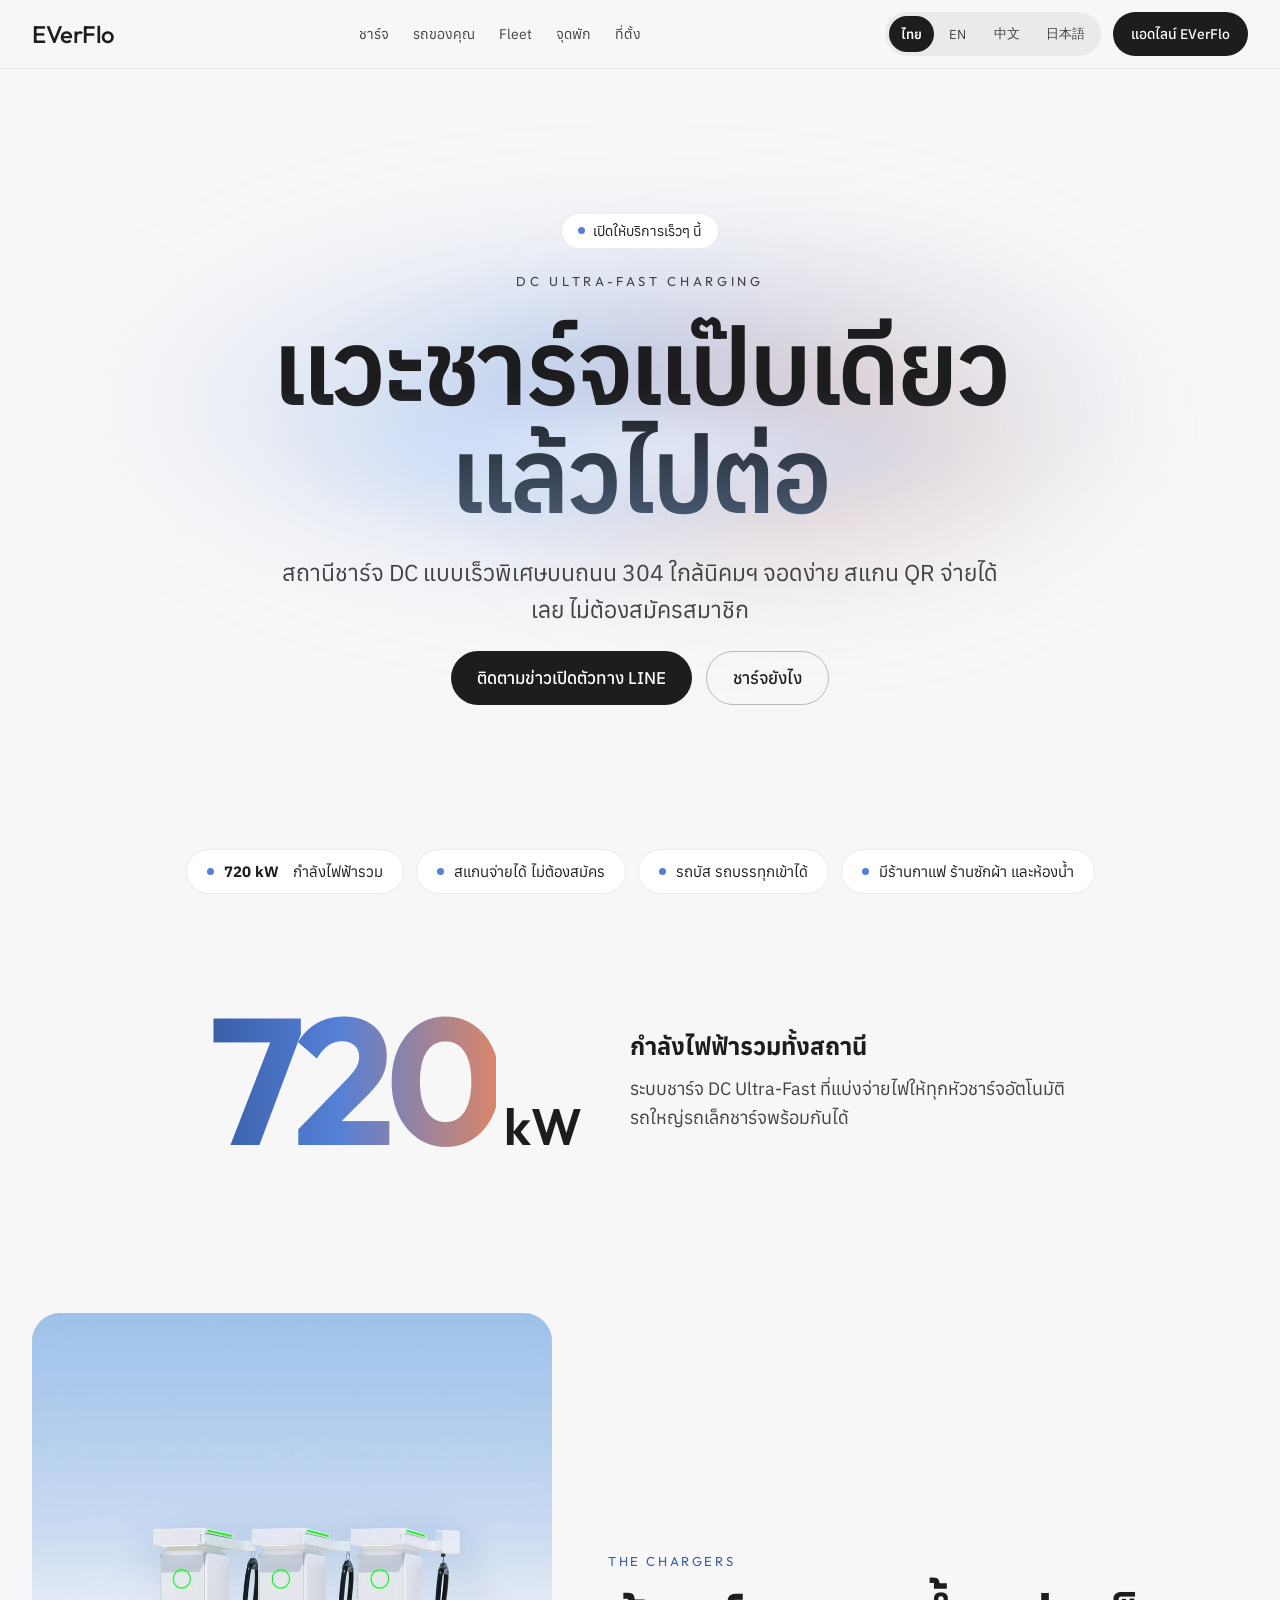
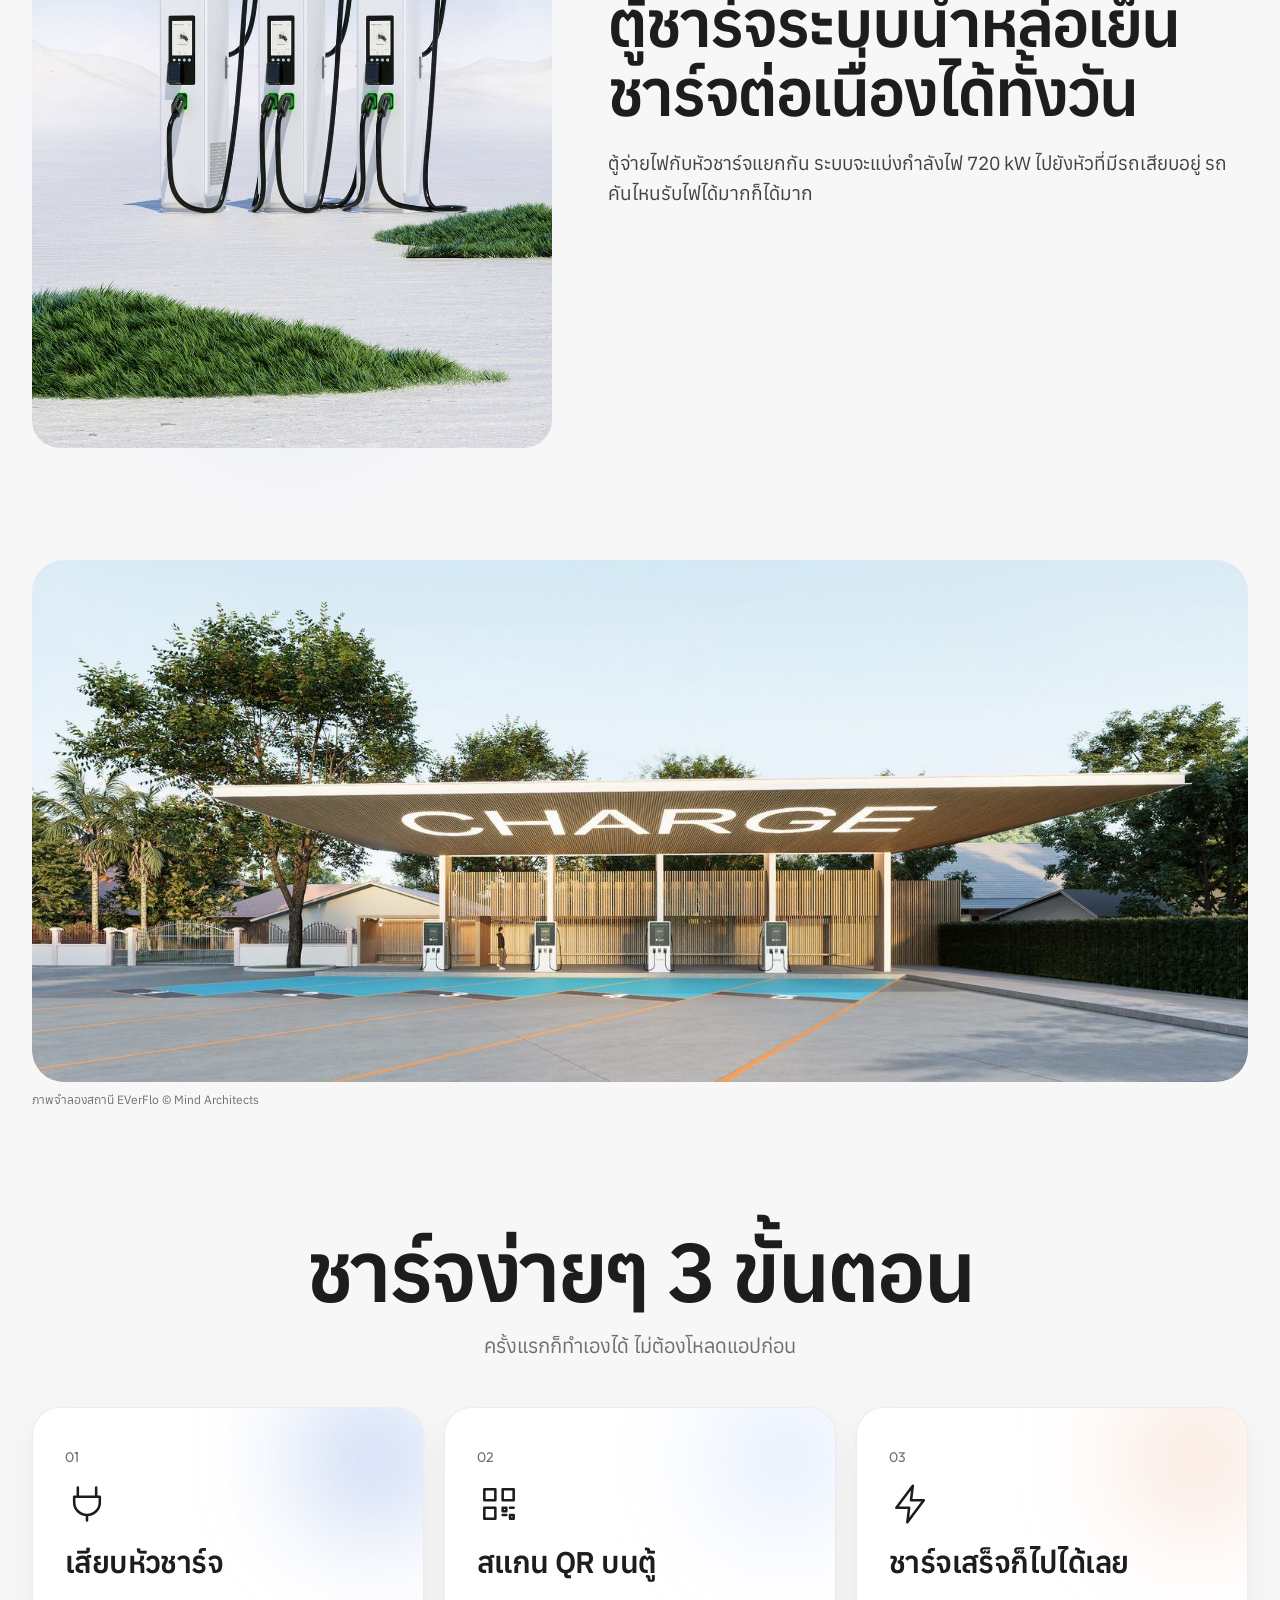
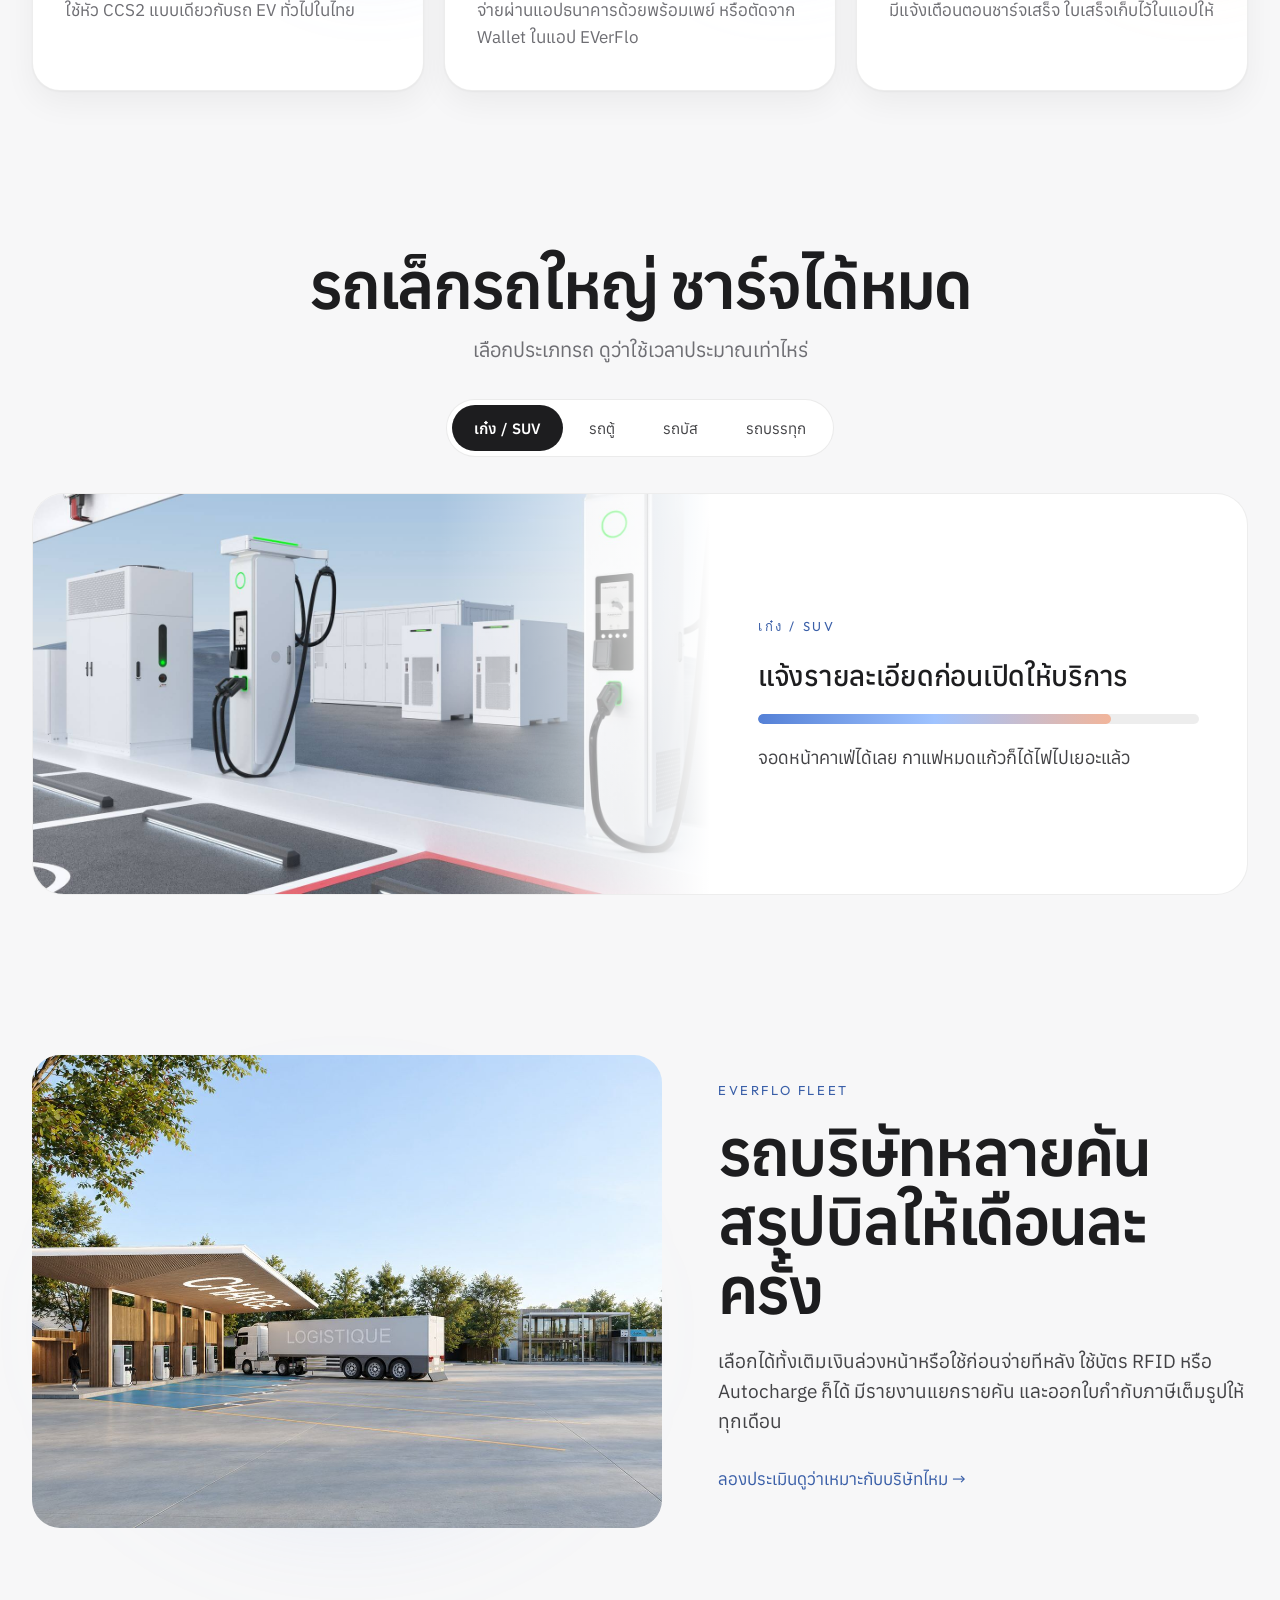
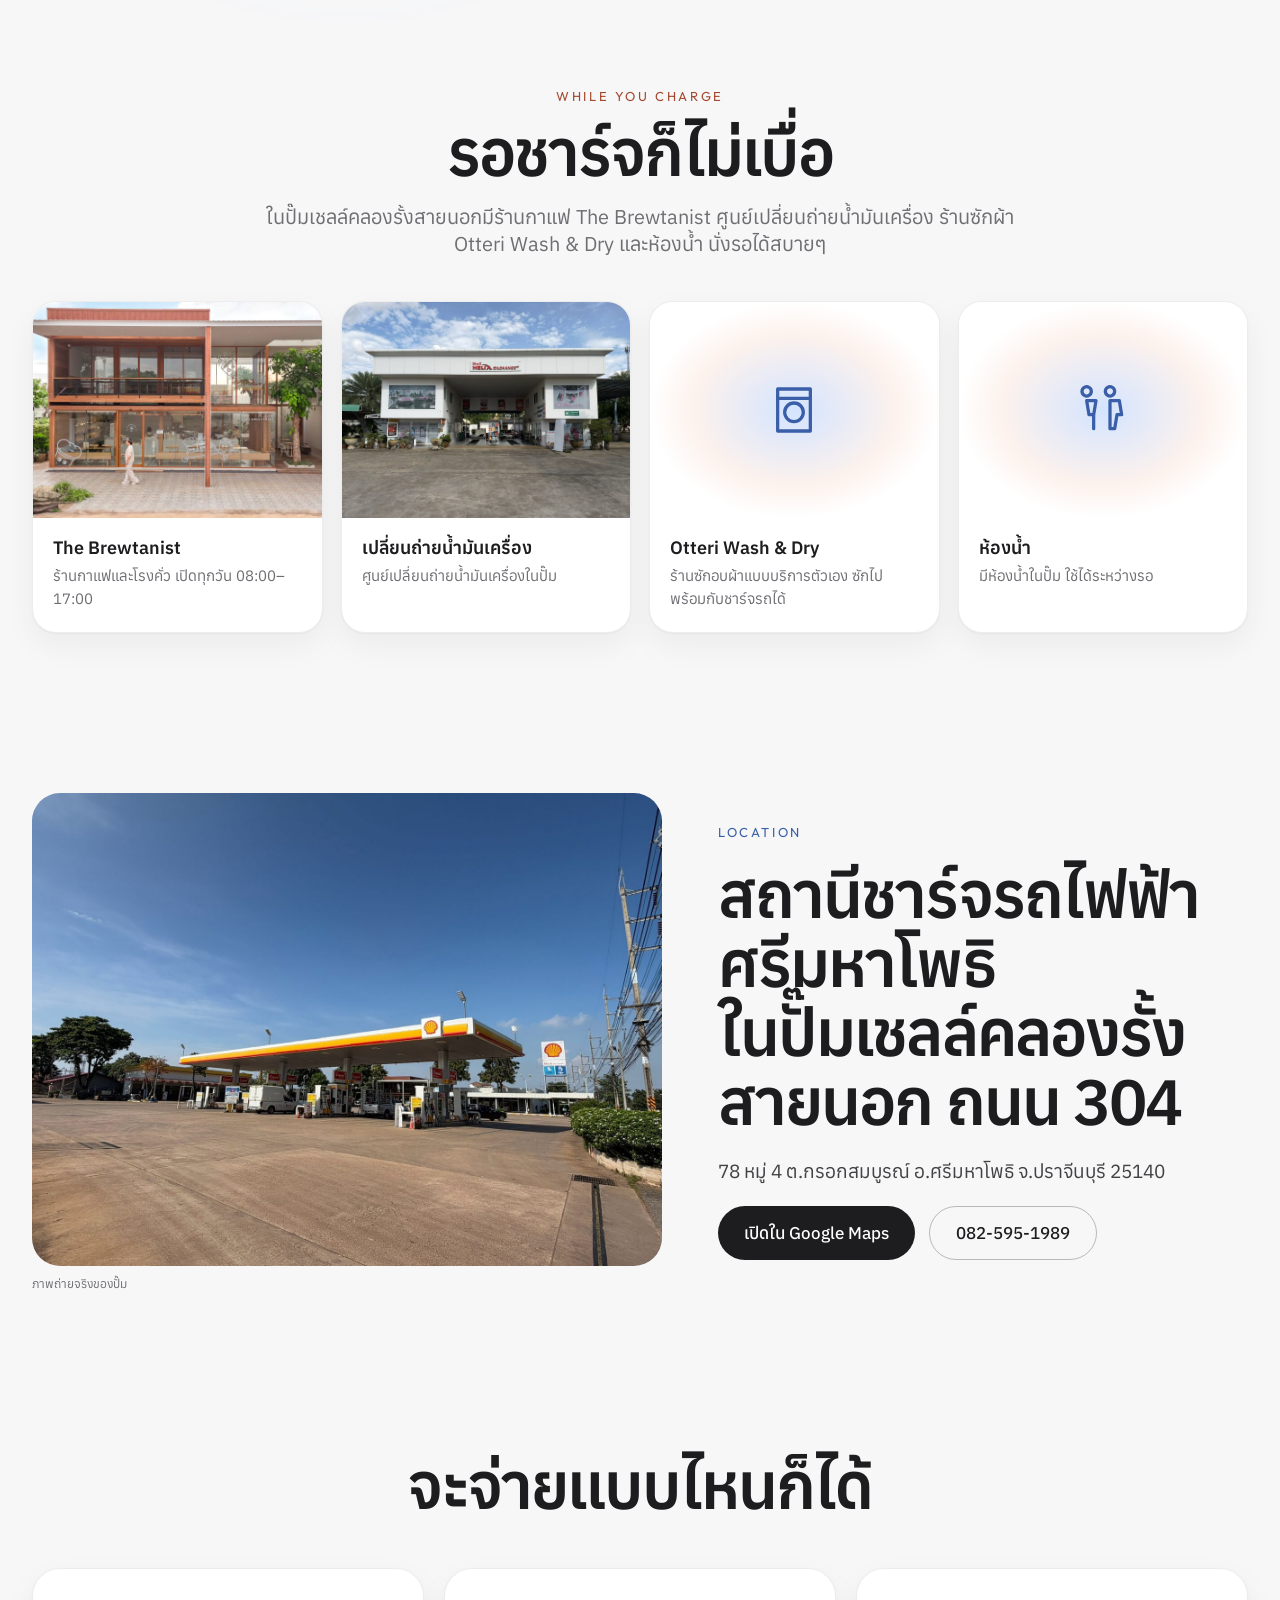
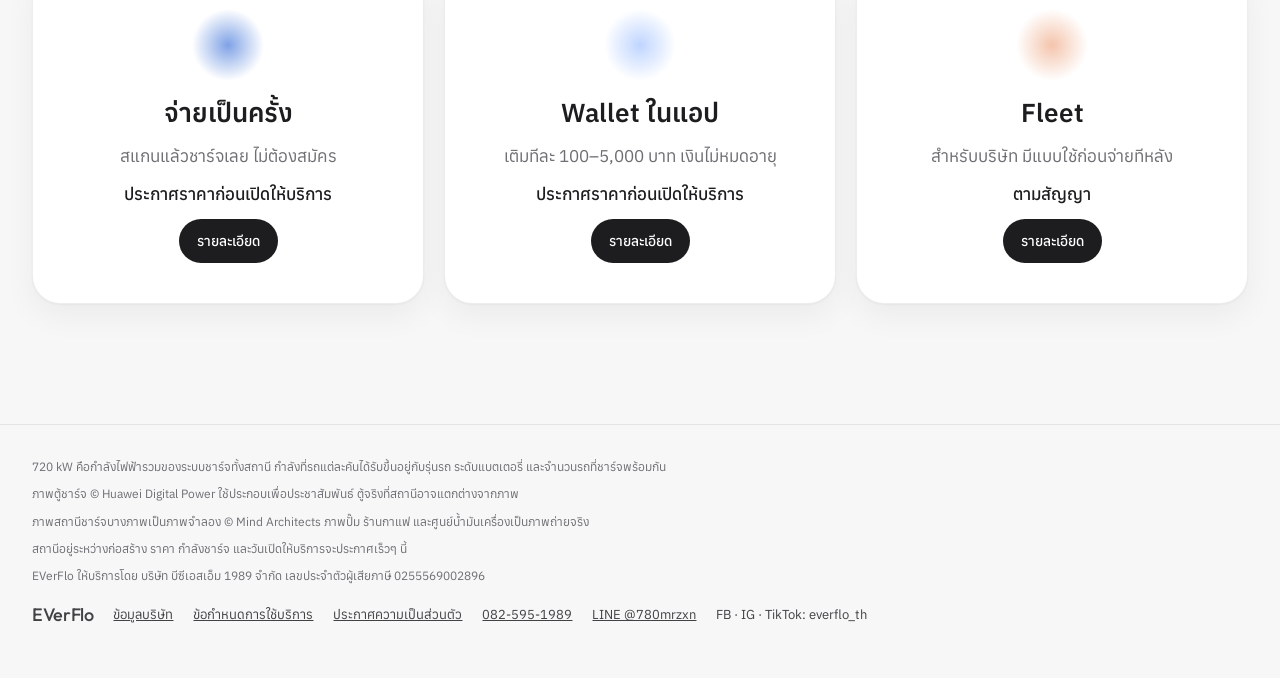
==== commit 963548d3: "Amenities (Brewtanist, oil change, Otteri, restrooms), SEO titles/descriptions, JSON-LD with geo Co-" ====
--- a/index.html
+++ b/index.html
@@ -3,15 +3,18 @@
 <head>
 <meta charset="utf-8">
 <meta name="viewport" content="width=device-width,initial-scale=1">
-<title>EVerFlo สถานีชาร์จรถไฟฟ้า DC ถนน 304 ปราจีนบุรี</title>
-<meta name="description" content="สถานีชาร์จรถไฟฟ้า DC แบบเร็วพิเศษบนถนน 304 ใกล้นิคมฯ ศรีมหาโพธิ ปราจีนบุรี สแกน QR จ่ายได้ ไม่ต้องสมัคร รองรับรถบัสและรถบรรทุก">
+<title>สถานีชาร์จรถไฟฟ้า ปราจีนบุรี DC 720 kW ถนน 304 | EVerFlo</title>
+<meta name="description" content="สถานีชาร์จรถไฟฟ้า DC กำลังไฟรวม 720 kW ในปั๊มเชลล์คลองรั้งสายนอก ถนน 304 อ.ศรีมหาโพธิ ปราจีนบุรี ใกล้นิคมฯ 304 สแกน QR จ่ายได้ ไม่ต้องสมัคร ชาร์จได้ทั้งรถเก๋ง รถบัส และรถบรรทุก">
 <link rel="canonical" href="https://everflo.app/">
 <link rel="alternate" hreflang="th" href="https://everflo.app/"><link rel="alternate" hreflang="en" href="https://everflo.app/en/"><link rel="alternate" hreflang="zh-Hans" href="https://everflo.app/zh/"><link rel="alternate" hreflang="ja" href="https://everflo.app/ja/"><link rel="alternate" hreflang="x-default" href="https://everflo.app/">
-<meta property="og:title" content="EVerFlo สถานีชาร์จรถไฟฟ้า DC ถนน 304 ปราจีนบุรี">
-<meta property="og:description" content="สถานีชาร์จรถไฟฟ้า DC แบบเร็วพิเศษบนถนน 304 ใกล้นิคมฯ ศรีมหาโพธิ ปราจีนบุรี สแกน QR จ่ายได้ ไม่ต้องสมัคร รองรับรถบัสและรถบรรทุก">
+<meta property="og:title" content="สถานีชาร์จรถไฟฟ้า ปราจีนบุรี DC 720 kW ถนน 304 | EVerFlo">
+<meta property="og:description" content="สถานีชาร์จรถไฟฟ้า DC กำลังไฟรวม 720 kW ในปั๊มเชลล์คลองรั้งสายนอก ถนน 304 อ.ศรีมหาโพธิ ปราจีนบุรี ใกล้นิคมฯ 304 สแกน QR จ่ายได้ ไม่ต้องสมัคร ชาร์จได้ทั้งรถเก๋ง รถบัส และรถบรรทุก">
 <meta property="og:image" content="https://everflo.app/assets/ev-evening.jpg">
 <meta property="og:url" content="https://everflo.app/">
 <meta name="theme-color" content="#F7F7F8">
+<meta property="og:type" content="website"><meta property="og:site_name" content="EVerFlo">
+<meta name="geo.region" content="TH-25"><meta name="geo.placename" content="Si Maha Phot, Prachin Buri"><meta name="geo.position" content="13.897040;101.589461"><meta name="ICBM" content="13.897040, 101.589461">
+<script type="application/ld+json">{"@context": "https://schema.org", "@type": "AutomotiveBusiness", "@id": "https://everflo.app/#station", "name": "EVerFlo EV Charging", "alternateName": "EVerFlo สถานีชาร์จรถไฟฟ้า", "description": "สถานีชาร์จรถไฟฟ้า DC กำลังไฟรวม 720 kW ในปั๊มเชลล์คลองรั้งสายนอก ถนน 304 อ.ศรีมหาโพธิ ปราจีนบุรี ใกล้นิคมฯ 304 สแกน QR จ่ายได้ ไม่ต้องสมัคร ชาร์จได้ทั้งรถเก๋ง รถบัส และรถบรรทุก", "url": "https://everflo.app/", "image": "https://everflo.app/assets/dispensers.jpg", "telephone": "+66-82-595-1989", "address": {"@type": "PostalAddress", "streetAddress": "78 Moo 4, Krok Sombun", "addressLocality": "Si Maha Phot", "addressRegion": "Prachin Buri", "postalCode": "25140", "addressCountry": "TH"}, "geo": {"@type": "GeoCoordinates", "latitude": 13.897040277818462, "longitude": 101.58946057303487}, "hasMap": "https://maps.app.goo.gl/R7ZDGiL1ck6afbDa6", "parentOrganization": {"@type": "Organization", "name": "BCSM 1989 Co., Ltd.", "url": "https://bcsm1989.com", "taxID": "0255569002896"}, "sameAs": ["https://www.instagram.com/everflo_th", "https://www.tiktok.com/@everflo_th", "https://www.youtube.com/@everflo_th"], "inLanguage": "th"}</script>
 <link rel="icon" href="assets/icon.svg" type="image/svg+xml">
 <link rel="preconnect" href="https://fonts.googleapis.com"><link rel="preconnect" href="https://fonts.gstatic.com" crossorigin>
 <link href="https://fonts.googleapis.com/css2?family=Outfit:wght@400;500;600&family=Anuphan:wght@400;500;600&display=swap" rel="stylesheet">
@@ -37,7 +40,7 @@
 <div class="ctas"><a class="btn dark" href="https://line.me/R/ti/p/@780mrzxn">ติดตามข่าวเปิดตัวทาง LINE</a><a class="btn line" href="#steps">ชาร์จยังไง</a></div>
 </div>
 </section>
-<ul class="wrap chips"><li><span class="dot" aria-hidden="true"></span><strong>720 kW</strong>&nbsp;กำลังไฟฟ้ารวม</li><li><span class="dot" aria-hidden="true"></span>สแกนจ่ายได้ ไม่ต้องสมัคร</li><li><span class="dot" aria-hidden="true"></span>รถบัส รถบรรทุกเข้าได้</li><li><span class="dot" aria-hidden="true"></span>มีคาเฟ่และคาร์แคร์ในปั๊ม</li></ul>
+<ul class="wrap chips"><li><span class="dot" aria-hidden="true"></span><strong>720 kW</strong>&nbsp;กำลังไฟฟ้ารวม</li><li><span class="dot" aria-hidden="true"></span>สแกนจ่ายได้ ไม่ต้องสมัคร</li><li><span class="dot" aria-hidden="true"></span>รถบัส รถบรรทุกเข้าได้</li><li><span class="dot" aria-hidden="true"></span>มีร้านกาแฟ ร้านซักผ้า และห้องน้ำ</li></ul>
 <section class="wrap power reveal" aria-label="720 kW"><div class="pbig"><strong>720</strong><span>kW</span></div><div class="ptxt"><p class="plabel"><strong>กำลังไฟฟ้ารวมทั้งสถานี</strong></p><p>ระบบชาร์จ DC Ultra-Fast ที่แบ่งจ่ายไฟให้ทุกหัวชาร์จอัตโนมัติ รถใหญ่รถเล็กชาร์จพร้อมกันได้</p></div></section>
 <section id="chargers" class="wrap sec row reveal"><figure class="media tall"><div class="halo blue" aria-hidden="true"></div><img src="assets/dispensers.jpg" alt="EVerFlo DC ultra-fast dispensers" width="1000" height="1414" loading="lazy"></figure><div class="copy"><div class="kicker">THE CHARGERS</div><h2 class="lg">ตู้ชาร์จระบบน้ำหล่อเย็น
 ชาร์จต่อเนื่องได้ทั้งวัน</h2><p>ตู้จ่ายไฟกับหัวชาร์จแยกกัน ระบบจะแบ่งกำลังไฟ 720 kW ไปยังหัวที่มีรถเสียบอยู่ รถคันไหนรับไฟได้มากก็ได้มาก</p></div></section>
@@ -56,16 +59,13 @@
 <div class="copy"><div class="kicker">EVERFLO FLEET</div><h2 class="lg">รถบริษัทหลายคัน
 สรุปบิลให้เดือนละครั้ง</h2><p>เลือกได้ทั้งเติมเงินล่วงหน้าหรือใช้ก่อนจ่ายทีหลัง ใช้บัตร RFID หรือ Autocharge ก็ได้ มีรายงานแยกรายคัน และออกใบกำกับภาษีเต็มรูปให้ทุกเดือน</p><a class="more" href="https://bcsm1989.com/fleet/">ลองประเมินดูว่าเหมาะกับบริษัทไหม →</a></div>
 </section>
-<section id="stop" class="wrap sec row rev reveal">
-<div class="copy"><div class="kicker peach">WHILE YOU CHARGE</div><h2 class="lg">รอชาร์จก็ไม่เบื่อ</h2><p>ในปั๊มเชลล์คลองรั้งสายนอกมีคาเฟ่ ร้านค้า คาร์แคร์ และเปลี่ยนน้ำมันเครื่อง นั่งรอได้สบายๆ</p><a class="more peach" href="#location">ดูแผนที่ →</a></div>
-<div class="media duo"><div class="halo peach" aria-hidden="true"></div><figure><img src="assets/cafe-and-shops.jpg" alt="คาเฟ่และร้านค้า" width="1536" height="1153" loading="lazy"><figcaption>คาเฟ่และร้านค้า</figcaption></figure><figure><img src="assets/car-care-front.jpg" alt="คาร์แคร์และเปลี่ยนน้ำมันเครื่อง" width="1400" height="1050" loading="lazy"><figcaption>คาร์แคร์และเปลี่ยนน้ำมันเครื่อง</figcaption></figure></div>
-</section>
-<section id="location" class="wrap sec row reveal"><figure class="media"><img src="assets/station-place-20261017.jpg" alt="ภาพถ่ายจริงของปั๊ม" width="1400" height="1050" loading="lazy"><figcaption class="cap">ภาพถ่ายจริงของปั๊ม</figcaption></figure><div class="copy"><div class="kicker">LOCATION</div><h2 class="lg">อยู่ในปั๊มเชลล์
-คลองรั้งสายนอก ถนน 304</h2><p>78 หมู่ 4 ต.กรอกสมบูรณ์ อ.ศรีมหาโพธิ จ.ปราจีนบุรี 25140</p><div class="ctas left"><a class="btn dark" href="https://maps.app.goo.gl/R7ZDGiL1ck6afbDa6">เปิดใน Google Maps</a><a class="btn line" href="tel:0825951989">082-595-1989</a></div></div></section>
+<section id="stop" class="wrap sec reveal"><div class="center"><div class="kicker peach">WHILE YOU CHARGE</div><h2 class="lg" style="margin-top:14px">รอชาร์จก็ไม่เบื่อ</h2><p class="sub" style="max-width:760px;margin-left:auto;margin-right:auto">ในปั๊มเชลล์คลองรั้งสายนอกมีร้านกาแฟ The Brewtanist ศูนย์เปลี่ยนถ่ายน้ำมันเครื่อง ร้านซักผ้า Otteri Wash &amp; Dry และห้องน้ำ นั่งรอได้สบายๆ</p></div><div class="amen"><figure class="am"><img src="assets/brewtanist.jpg" alt="The Brewtanist" width="1200" height="900" loading="lazy"><figcaption><strong>The Brewtanist</strong><span>ร้านกาแฟและโรงคั่ว เปิดทุกวัน 08:00–17:00</span></figcaption></figure><figure class="am"><img src="assets/oil-change.jpg" alt="เปลี่ยนถ่ายน้ำมันเครื่อง" width="1200" height="900" loading="lazy"><figcaption><strong>เปลี่ยนถ่ายน้ำมันเครื่อง</strong><span>ศูนย์เปลี่ยนถ่ายน้ำมันเครื่องในปั๊ม</span></figcaption></figure><figure class="am noimg"><div class="amicon" aria-hidden="true"><svg width="56" height="56" viewBox="0 0 24 24" fill="none" stroke="#3A5FA8" stroke-width="1.4" stroke-linecap="round" stroke-linejoin="round"><path d="M5 3h14v18H5zM5 7h14M12 17a4 4 0 1 0 0-8 4 4 0 0 0 0 8z"/></svg></div><figcaption><strong>Otteri Wash &amp; Dry</strong><span>ร้านซักอบผ้าแบบบริการตัวเอง ซักไปพร้อมกับชาร์จรถได้</span></figcaption></figure><figure class="am noimg"><div class="amicon" aria-hidden="true"><svg width="56" height="56" viewBox="0 0 24 24" fill="none" stroke="#3A5FA8" stroke-width="1.4" stroke-linecap="round" stroke-linejoin="round"><path d="M7 4a2 2 0 1 0 0 .01M17 4a2 2 0 1 0 0 .01M5 8h4l-1 6H6zM15 8h4l1 6h-2l-1 6h-2zM8 14v6"/></svg></div><figcaption><strong>ห้องน้ำ</strong><span>มีห้องน้ำในปั๊ม ใช้ได้ระหว่างรอ</span></figcaption></figure></div></section>
+<section id="location" class="wrap sec row reveal"><figure class="media"><img src="assets/station-place-20261017.jpg" alt="ภาพถ่ายจริงของปั๊ม" width="1400" height="1050" loading="lazy"><figcaption class="cap">ภาพถ่ายจริงของปั๊ม</figcaption></figure><div class="copy"><div class="kicker">LOCATION</div><h2 class="lg">สถานีชาร์จรถไฟฟ้า ศรีมหาโพธิ
+ในปั๊มเชลล์คลองรั้งสายนอก ถนน 304</h2><p>78 หมู่ 4 ต.กรอกสมบูรณ์ อ.ศรีมหาโพธิ จ.ปราจีนบุรี 25140</p><div class="ctas left"><a class="btn dark" href="https://maps.app.goo.gl/R7ZDGiL1ck6afbDa6">เปิดใน Google Maps</a><a class="btn line" href="tel:0825951989">082-595-1989</a></div></div></section>
 <section id="cards" class="wrap sec reveal"><h2 class="lg center">จะจ่ายแบบไหนก็ได้</h2><div class="grid3"><div class="card pay"><div class="orb" style="background:radial-gradient(closest-side,#7FA2E6,transparent)" aria-hidden="true"></div><h3>จ่ายเป็นครั้ง</h3><p>สแกนแล้วชาร์จเลย ไม่ต้องสมัคร</p><div class="price">ประกาศราคาก่อนเปิดให้บริการ</div><a class="btn dark sm" href="#steps">รายละเอียด</a></div><div class="card pay"><div class="orb" style="background:radial-gradient(closest-side,#BFD5FF,transparent)" aria-hidden="true"></div><h3>Wallet ในแอป</h3><p>เติมทีละ 100–5,000 บาท เงินไม่หมดอายุ</p><div class="price">ประกาศราคาก่อนเปิดให้บริการ</div><a class="btn dark sm" href="#steps">รายละเอียด</a></div><div class="card pay"><div class="orb" style="background:radial-gradient(closest-side,#F4C4AC,transparent)" aria-hidden="true"></div><h3>Fleet</h3><p>สำหรับบริษัท มีแบบใช้ก่อนจ่ายทีหลัง</p><div class="price">ตามสัญญา</div><a class="btn dark sm" href="https://bcsm1989.com/fleet/">รายละเอียด</a></div></div></section>
 </main>
 <footer class="foot"><div class="wrap">
-<p>720 kW คือกำลังไฟฟ้ารวมของระบบชาร์จทั้งสถานี กำลังที่รถแต่ละคันได้รับขึ้นอยู่กับรุ่นรถ ระดับแบตเตอรี่ และจำนวนรถที่ชาร์จพร้อมกัน</p><p>ภาพตู้ชาร์จ © Huawei Digital Power ใช้ประกอบเพื่อประชาสัมพันธ์ ตู้จริงที่สถานีอาจแตกต่างจากภาพ</p><p>ภาพสถานีชาร์จบางภาพเป็นภาพจำลอง © Mind Architects ภาพปั๊ม คาเฟ่ และคาร์แคร์เป็นภาพถ่ายจริง</p><p>สถานีอยู่ระหว่างก่อสร้าง ราคา กำลังชาร์จ และวันเปิดให้บริการจะประกาศเร็วๆ นี้</p><p>EVerFlo ให้บริการโดย บริษัท บีซีเอสเอ็ม 1989 จำกัด เลขประจำตัวผู้เสียภาษี 0255569002896</p>
+<p>720 kW คือกำลังไฟฟ้ารวมของระบบชาร์จทั้งสถานี กำลังที่รถแต่ละคันได้รับขึ้นอยู่กับรุ่นรถ ระดับแบตเตอรี่ และจำนวนรถที่ชาร์จพร้อมกัน</p><p>ภาพตู้ชาร์จ © Huawei Digital Power ใช้ประกอบเพื่อประชาสัมพันธ์ ตู้จริงที่สถานีอาจแตกต่างจากภาพ</p><p>ภาพสถานีชาร์จบางภาพเป็นภาพจำลอง © Mind Architects ภาพปั๊ม ร้านกาแฟ และศูนย์น้ำมันเครื่องเป็นภาพถ่ายจริง</p><p>สถานีอยู่ระหว่างก่อสร้าง ราคา กำลังชาร์จ และวันเปิดให้บริการจะประกาศเร็วๆ นี้</p><p>EVerFlo ให้บริการโดย บริษัท บีซีเอสเอ็ม 1989 จำกัด เลขประจำตัวผู้เสียภาษี 0255569002896</p>
 <div class="flinks"><span class="logo sm">EVerFlo</span><a href="https://bcsm1989.com/about/">ข้อมูลบริษัท</a><a href="https://bcsm1989.com/terms/">ข้อกำหนดการใช้บริการ</a><a href="https://bcsm1989.com/privacy/">ประกาศความเป็นส่วนตัว</a><a href="tel:0825951989">082-595-1989</a><a href="https://line.me/R/ti/p/@780mrzxn">LINE @780mrzxn</a><span>FB · IG · TikTok: everflo_th</span></div>
 </div></footer>
 <script>
--- a/style.css
+++ b/style.css
@@ -2,7 +2,7 @@
 html{scroll-behavior:smooth}
 body{margin:0;background:#F7F7F8;color:#1D1D1F;-webkit-font-smoothing:antialiased;overflow-x:hidden}
 a{color:#1D1D1F}
-img{max-width:100%;display:block}
+img{max-width:100%;height:auto;display:block}
 .skip{position:absolute;left:-999px;top:8px;background:#1D1D1F;color:#fff;padding:8px 12px;border-radius:8px;z-index:10}
 .skip:focus{left:8px}
 :focus-visible{outline:2px solid #3A5FA8;outline-offset:3px;border-radius:6px}
@@ -113,3 +113,10 @@
 .media.duo figcaption{font-size:14px;color:#424245;margin-top:8px}
 .ctas.left{justify-content:flex-start}
 @media (max-width:720px){.media.duo{grid-template-columns:1fr}.media.duo img{aspect-ratio:4/3}.band img{aspect-ratio:16/10}}
+.amen{display:grid;grid-template-columns:repeat(auto-fit,minmax(240px,1fr));gap:18px;margin-top:44px}
+.am{margin:0;background:#fff;border:1px solid rgba(0,0,0,.07);border-radius:24px;overflow:hidden;display:flex;flex-direction:column;box-shadow:0 1px 2px rgba(0,0,0,.04),0 12px 32px rgba(0,0,0,.05)}
+.am img{width:100%;aspect-ratio:4/3;object-fit:cover}
+.am .amicon{aspect-ratio:4/3;display:flex;align-items:center;justify-content:center;background:radial-gradient(closest-side,rgba(159,195,255,.45),rgba(242,181,154,.18) 70%,#fff)}
+.am figcaption{padding:18px 20px 22px;display:flex;flex-direction:column;gap:6px}
+.am figcaption strong{font-size:18px;font-weight:600}
+.am figcaption span{font-size:15px;color:#6E6E73;line-height:1.5}
